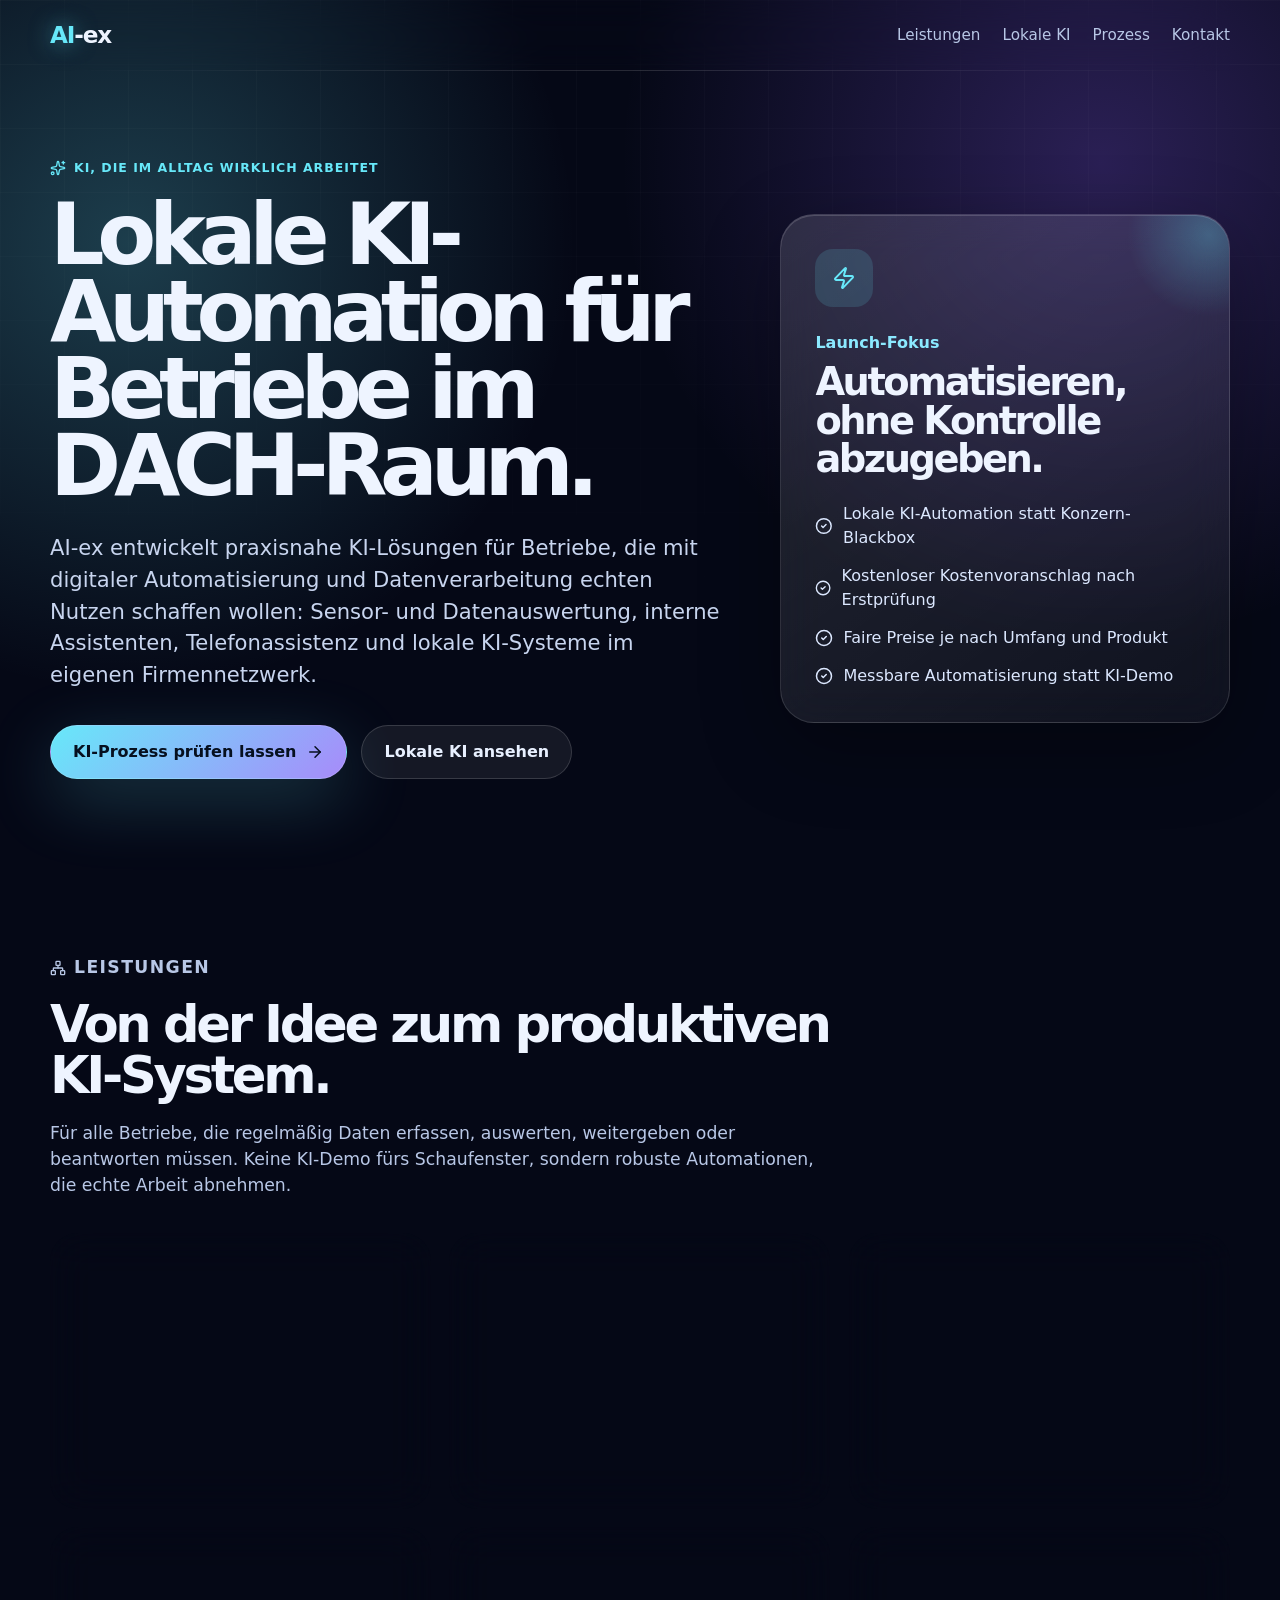
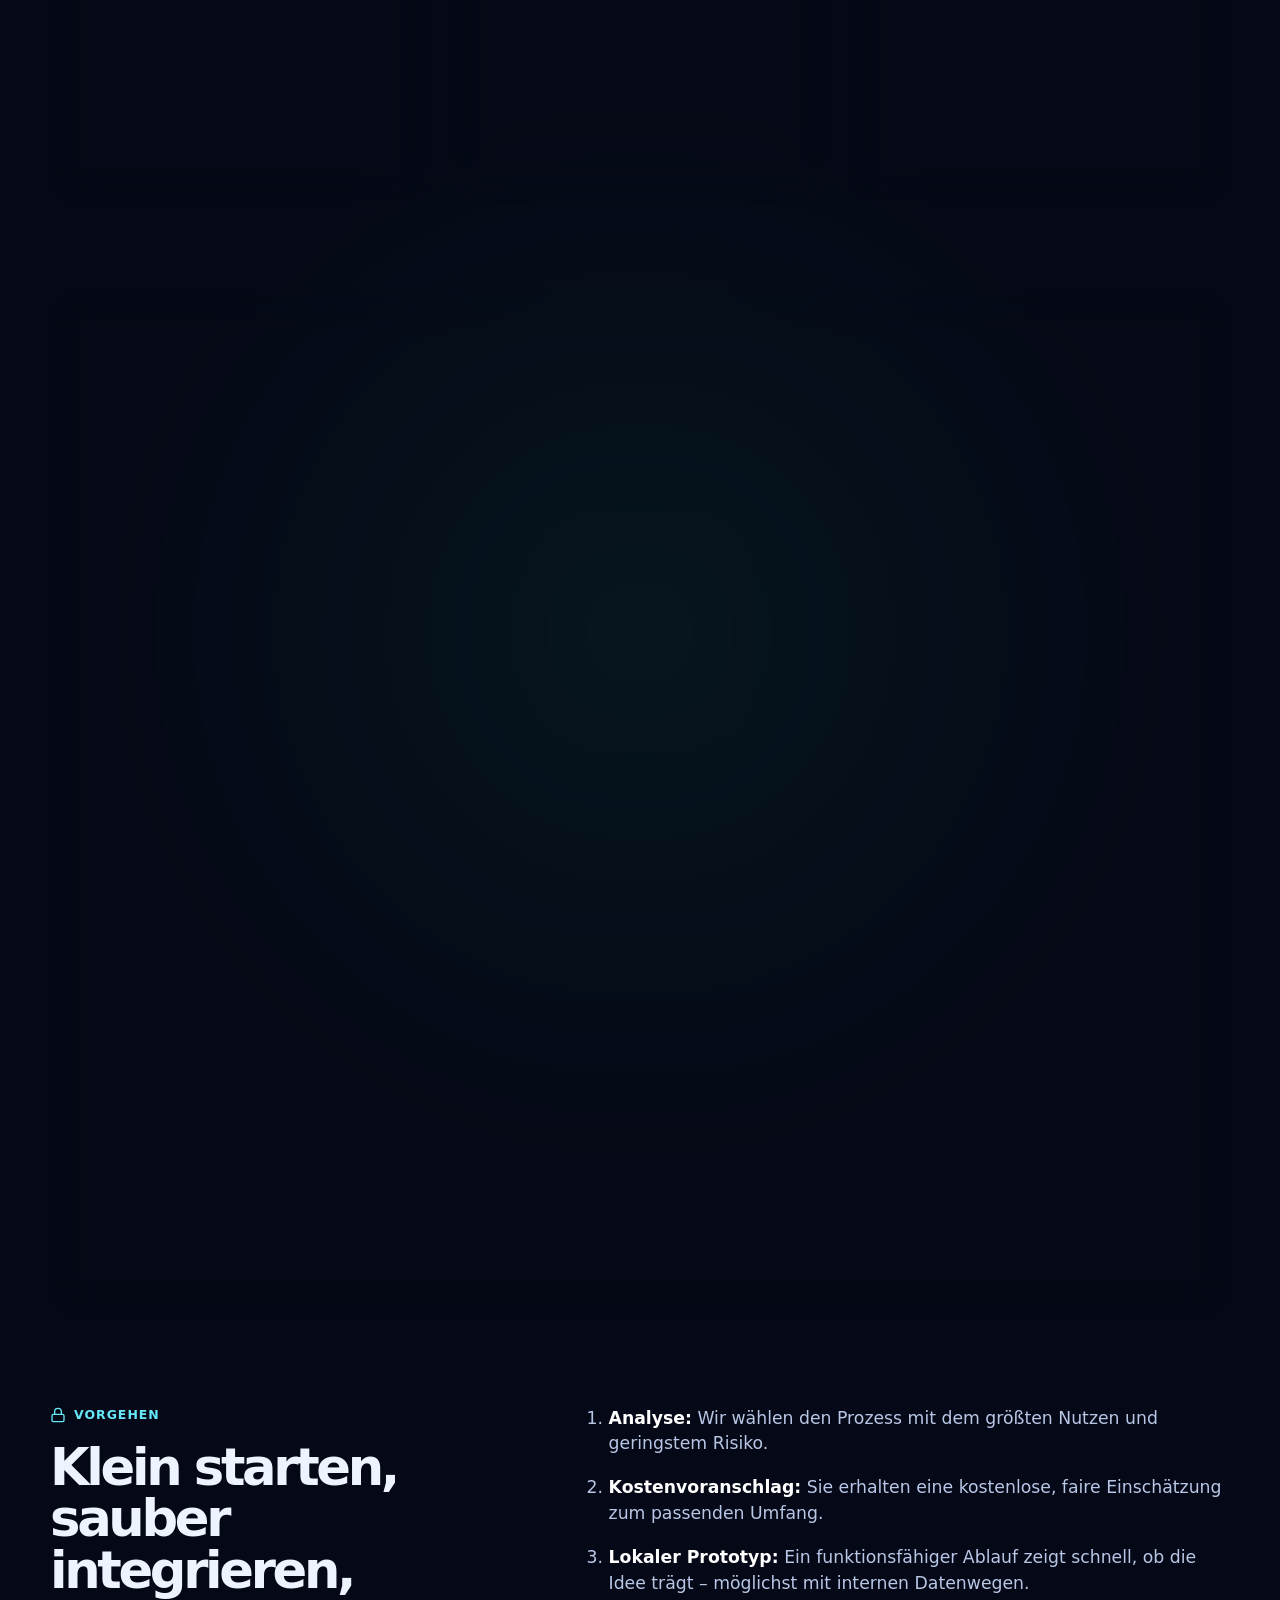
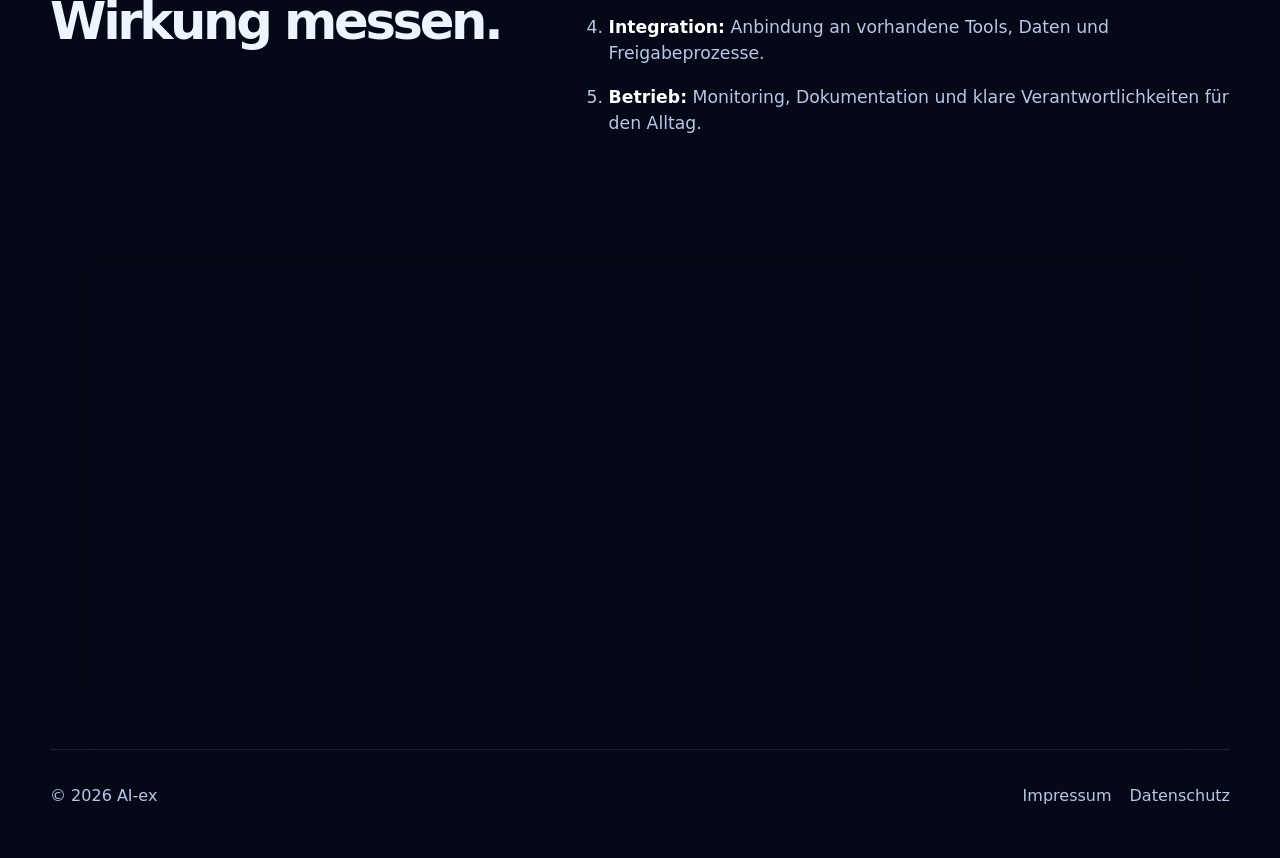
==== index.html @ 3c39ac56 "deploy: publish ai-ex.at static site" ====
<!doctype html>
<html lang="de-AT">
  <head>
    <meta charset="UTF-8" />
    <meta name="viewport" content="width=device-width, initial-scale=1.0" />
    <title>AI-ex | Lokale KI-Automation für Betriebe im DACH-Raum</title>
    <meta name="description" content="AI-ex entwickelt lokale KI-Automation, Sensor- und Datenauswertung, KI-Assistenten und Telefonassistenz für Betriebe in Österreich, Deutschland und der Schweiz." />
    <meta name="theme-color" content="#070b18" />
    <link rel="canonical" href="https://www.ai-ex.at/" />
    <meta property="og:type" content="website" />
    <meta property="og:locale" content="de_AT" />
    <meta property="og:title" content="AI-ex | Lokale KI-Automation für Betriebe im DACH-Raum" />
    <meta property="og:description" content="Lokale KI-Automation, Sensor- und Datenauswertung, KI-Assistenten und Telefonassistenz. Daten bleiben im eigenen Firmennetzwerk, wo immer es sinnvoll möglich ist." />
    <meta property="og:url" content="https://www.ai-ex.at/" />
    <meta property="og:site_name" content="AI-ex" />
    <meta name="twitter:card" content="summary_large_image" />
    <script type="application/ld+json">
      {
        "@context": "https://schema.org",
        "@type": "Organization",
        "name": "AI-ex",
        "url": "https://www.ai-ex.at/",
        "founder": {
          "@type": "Person",
          "name": "Markus Fussi"
        },
        "description": "Lokale KI-Automation, Sensor- und Datenauswertung, KI-Assistenten und Telefonassistenz für Betriebe im DACH-Raum. Sensible Daten bleiben im eigenen Firmennetzwerk, wo immer es sinnvoll möglich ist.",
        "areaServed": ["AT", "DE", "CH"],
        "email": "office@ai-ex.at",
        "sameAs": []
      }
    </script>
    <script type="module" crossorigin src="/assets/index-OooA9AFc.js"></script>
    <link rel="stylesheet" crossorigin href="/assets/index-DpqDqdm5.css">
  </head>
  <body>
    <div id="root"></div>
  </body>
</html>
---- assets/index-DpqDqdm5.css ----
:root{--lightningcss-light: ;--lightningcss-dark:initial;color-scheme:dark;color:#eef4ff;font-synthesis:none;text-rendering:optimizelegibility;-webkit-font-smoothing:antialiased;background:#050816;font-family:Inter,ui-sans-serif,system-ui,-apple-system,BlinkMacSystemFont,Segoe UI,sans-serif;line-height:1.5}*{box-sizing:border-box}html{scroll-behavior:smooth}body{background:radial-gradient(circle at 10% 6%,#67e8f93d,#0000 28rem),radial-gradient(circle at 86% 4%,#8b5cf647,#0000 30rem),radial-gradient(circle at 50% 55%,#10b98114,#0000 34rem),#050816;min-width:320px;margin:0}body:before{content:"";pointer-events:none;background-image:linear-gradient(#ffffff09 1px,#0000 1px),linear-gradient(90deg,#ffffff09 1px,#0000 1px);background-size:64px 64px;position:fixed;inset:0;-webkit-mask-image:linear-gradient(#000000b3,#0000 75%);mask-image:linear-gradient(#000000b3,#0000 75%)}a{color:inherit;text-decoration:none}main{width:min(1180px,100% - 32px);margin:0 auto;position:relative}.nav{z-index:10;-webkit-backdrop-filter:blur(18px);backdrop-filter:blur(18px);justify-content:space-between;align-items:center;padding:18px 0;display:flex;position:sticky;top:0}.nav:after{content:"";background:linear-gradient(90deg,#0000,#ffffff24,#0000);height:1px;position:absolute;inset:auto 0 0}.brand{letter-spacing:-.05em;font-size:1.45rem;font-weight:900}.brand span{color:#67e8f9;text-shadow:0 0 22px #67e8f98c}.nav nav{color:#b8c7e6;gap:22px;font-size:.95rem;display:flex}.nav a:hover{color:#fff}.section{padding:88px 0}.hero{grid-template-columns:1.08fr .72fr;align-items:center;gap:56px;min-height:78vh;display:grid}.eyebrow{color:#67e8f9;letter-spacing:.08em;text-transform:uppercase;align-items:center;gap:8px;margin:0 0 18px;font-size:.78rem;font-weight:800;display:inline-flex}h1,h2,h3,p{margin-top:0}h1{letter-spacing:-.085em;max-width:930px;margin-bottom:28px;font-size:clamp(3rem,6.7vw,6.4rem);line-height:.9}h2{letter-spacing:-.065em;margin-bottom:20px;font-size:clamp(2rem,4vw,3.7rem);line-height:1}h3{letter-spacing:-.035em;margin-bottom:12px;font-size:1.28rem}.lead{color:#c8d5ef;max-width:760px;font-size:clamp(1.08rem,1.8vw,1.32rem)}.actions{flex-wrap:wrap;gap:14px;margin-top:34px;display:flex}.button{border:1px solid #ffffff26;border-radius:999px;justify-content:center;align-items:center;gap:10px;padding:14px 22px;font-weight:850;transition:transform .2s,border-color .2s,background .2s,box-shadow .2s;display:inline-flex}.button:hover{border-color:#ffffff7a;transform:translateY(-2px)}.primary{color:#06101f;background:linear-gradient(135deg,#67e8f9,#a78bfa);box-shadow:0 20px 70px #67e8f938}.primary:hover{box-shadow:0 24px 80px #8b5cf647}.secondary{color:#e8f0ff;background:#fff1}.hero-card,.card,.contact,.privacy-card,.local-ai{-webkit-backdrop-filter:blur(20px);backdrop-filter:blur(20px);background:linear-gradient(145deg,#ffffff21,#ffffff0b);border:1px solid #ffffff1f;box-shadow:inset 0 1px #ffffff29,0 24px 80px #00000052}.hero-card{border-radius:34px;padding:34px;position:relative;overflow:hidden}.hero-card:before{content:"";background:radial-gradient(circle,#67e8f947,#0000 64%);width:180px;height:180px;position:absolute;top:-70px;right:-70px}.pulse{color:#67e8f9;background:#67e8f924;border-radius:18px;place-items:center;width:58px;height:58px;margin-bottom:24px;display:grid}.card-kicker{color:#8be9ff;margin-bottom:8px;font-weight:800}.hero-card h2{font-size:clamp(1.9rem,3vw,2.7rem)}.hero-card ul{color:#dce8ff;gap:14px;margin:24px 0 0;padding:0;list-style:none;display:grid}.hero-card li{align-items:center;gap:10px;display:flex}.section-heading{max-width:780px;margin-bottom:34px}.section-heading p{color:#b8c7e6;font-size:1.08rem}.cards{grid-template-columns:repeat(3,1fr);gap:18px;display:grid}.card{border-radius:28px;min-height:255px;padding:30px;transition:transform .2s,border-color .2s}.card:hover,.privacy-card:hover{border-color:#67e8f957;transform:translateY(-3px)}.card p,.steps,.contact p,footer,.local-copy p,.privacy-card p{color:#b8c7e6}.card-icon,.privacy-card svg{color:#67e8f9;margin-bottom:28px}.local-ai{border-radius:38px;grid-template-columns:.92fr 1.08fr;align-items:center;gap:34px;padding:42px;display:grid;position:relative;overflow:hidden}.local-ai:after{content:"lokal";letter-spacing:-.08em;color:#ffffff09;pointer-events:none;font-size:clamp(5rem,13vw,12rem);font-weight:950;position:absolute;top:-38px;right:24px}.local-copy{z-index:1;position:relative}.privacy-badge{color:#d7fff1;background:#10b9811f;border:1px solid #34d39938;border-radius:999px;align-items:center;gap:10px;margin-top:14px;padding:12px 16px;font-weight:800;display:inline-flex}.privacy-grid{z-index:1;grid-template-columns:repeat(2,1fr);gap:14px;display:grid;position:relative}.privacy-card{border-radius:24px;min-height:210px;padding:22px;transition:transform .2s,border-color .2s}.privacy-card svg{margin-bottom:18px}.split{grid-template-columns:.75fr 1fr;align-items:start;gap:54px;display:grid}.steps{gap:18px;margin:0;padding-left:22px;font-size:1.08rem;display:grid}.steps strong{color:#fff}.contact{border-radius:34px;grid-template-columns:.9fr 1.1fr;align-items:start;gap:32px;padding:40px;display:grid}.contact p{max-width:680px;margin-bottom:0}.contact-copy{gap:16px;display:grid}.contact-note{font-size:.95rem}.contact-note a{color:#67e8f9;font-weight:800}.contact-form{gap:14px;display:grid}.contact-form label{color:#dce8ff;gap:8px;font-weight:800;display:grid}.contact-form input,.contact-form textarea{color:#eef4ff;width:100%;font:inherit;background:#0508169e;border:1px solid #ffffff29;border-radius:18px;outline:none;padding:14px 16px;transition:border-color .2s,box-shadow .2s,background .2s}.contact-form textarea{resize:vertical;min-height:140px}.contact-form input:focus,.contact-form textarea:focus{background:#050816d1;border-color:#67e8f9b3;box-shadow:0 0 0 4px #67e8f91f}.contact-form button{cursor:pointer;border:0;justify-self:start}.contact-honey{opacity:0;position:absolute;left:-9999px}footer{border-top:1px solid #ffffff1a;justify-content:space-between;gap:18px;padding:34px 0 50px;display:flex}footer div{gap:18px;display:flex}@media (width<=980px){.hero,.split,.cards,.local-ai{grid-template-columns:1fr}.hero{gap:28px;min-height:auto;padding-top:34px}}@media (width<=820px){main{width:min(100% - 24px,1180px)}.nav nav{display:none}.section{padding:54px 0}.privacy-grid{grid-template-columns:1fr}.local-ai,.contact{padding:26px}.contact{grid-template-columns:1fr}footer{flex-direction:column;align-items:flex-start}}
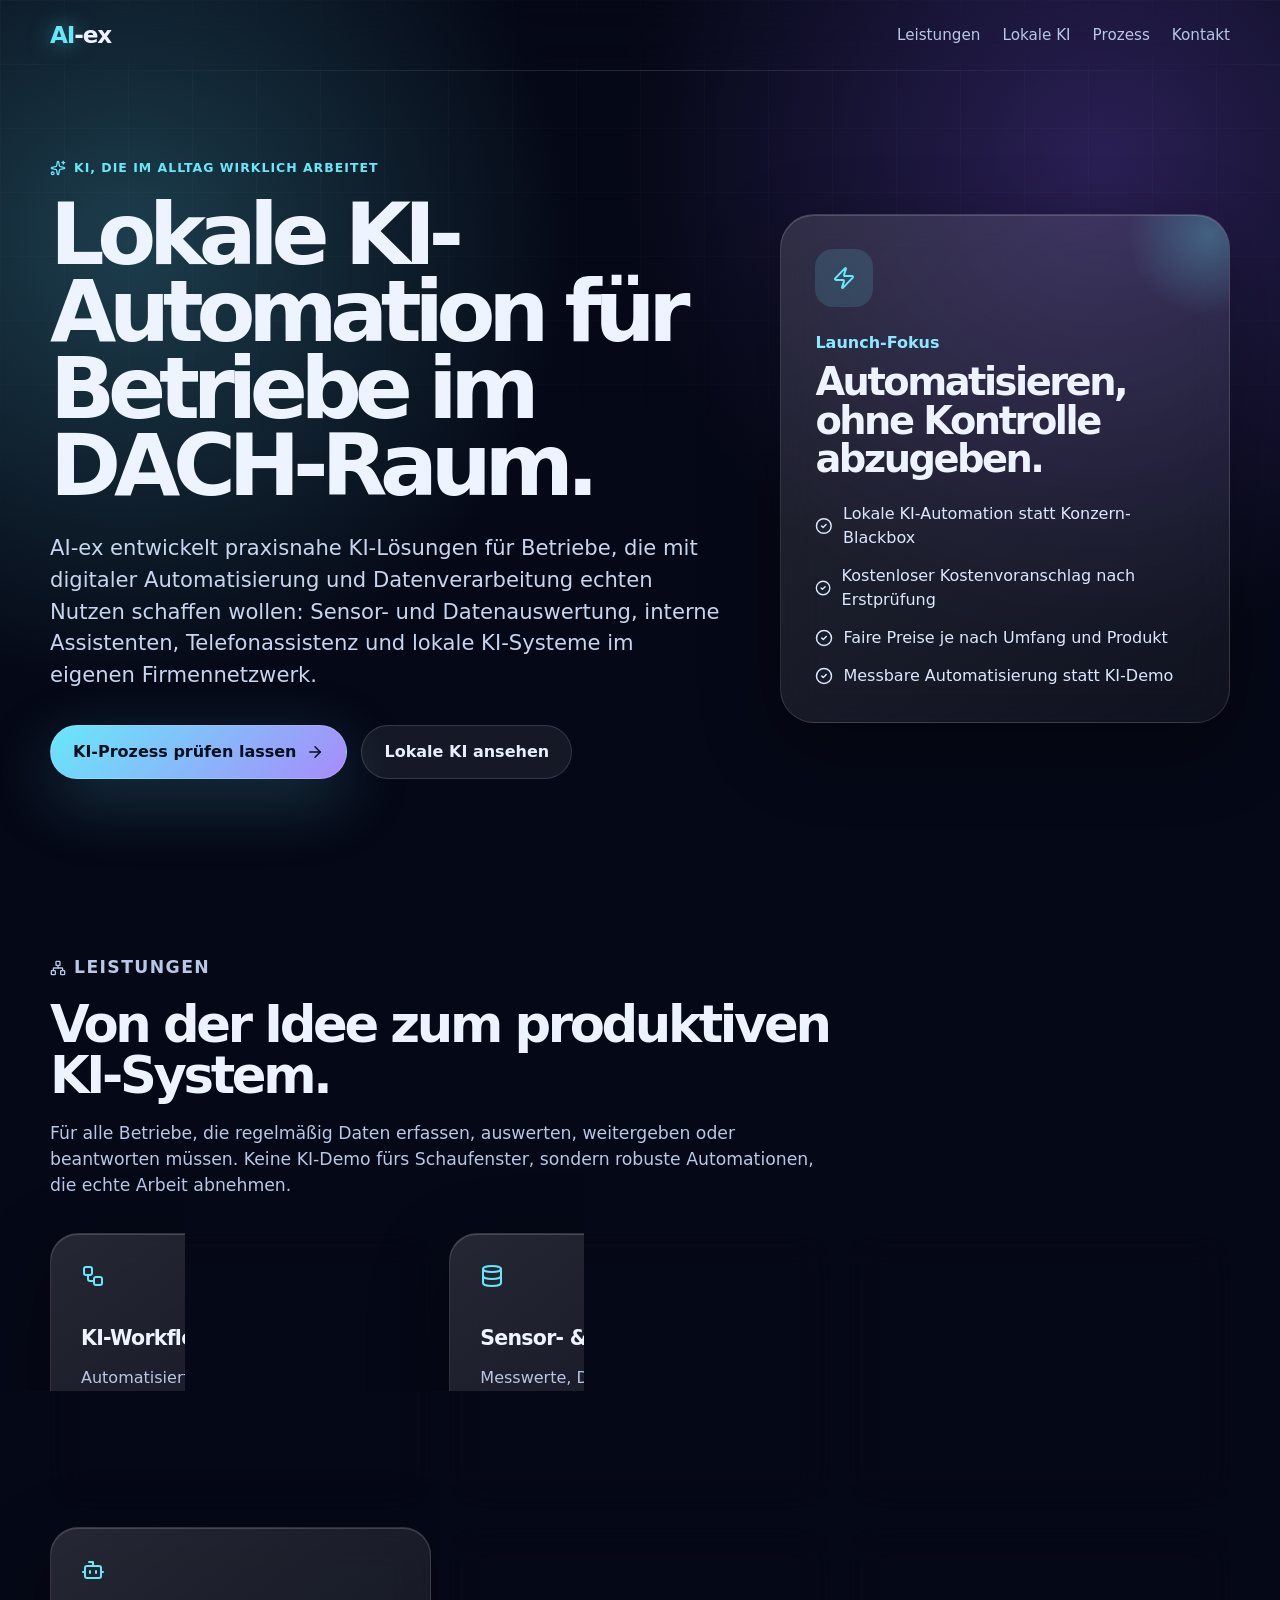
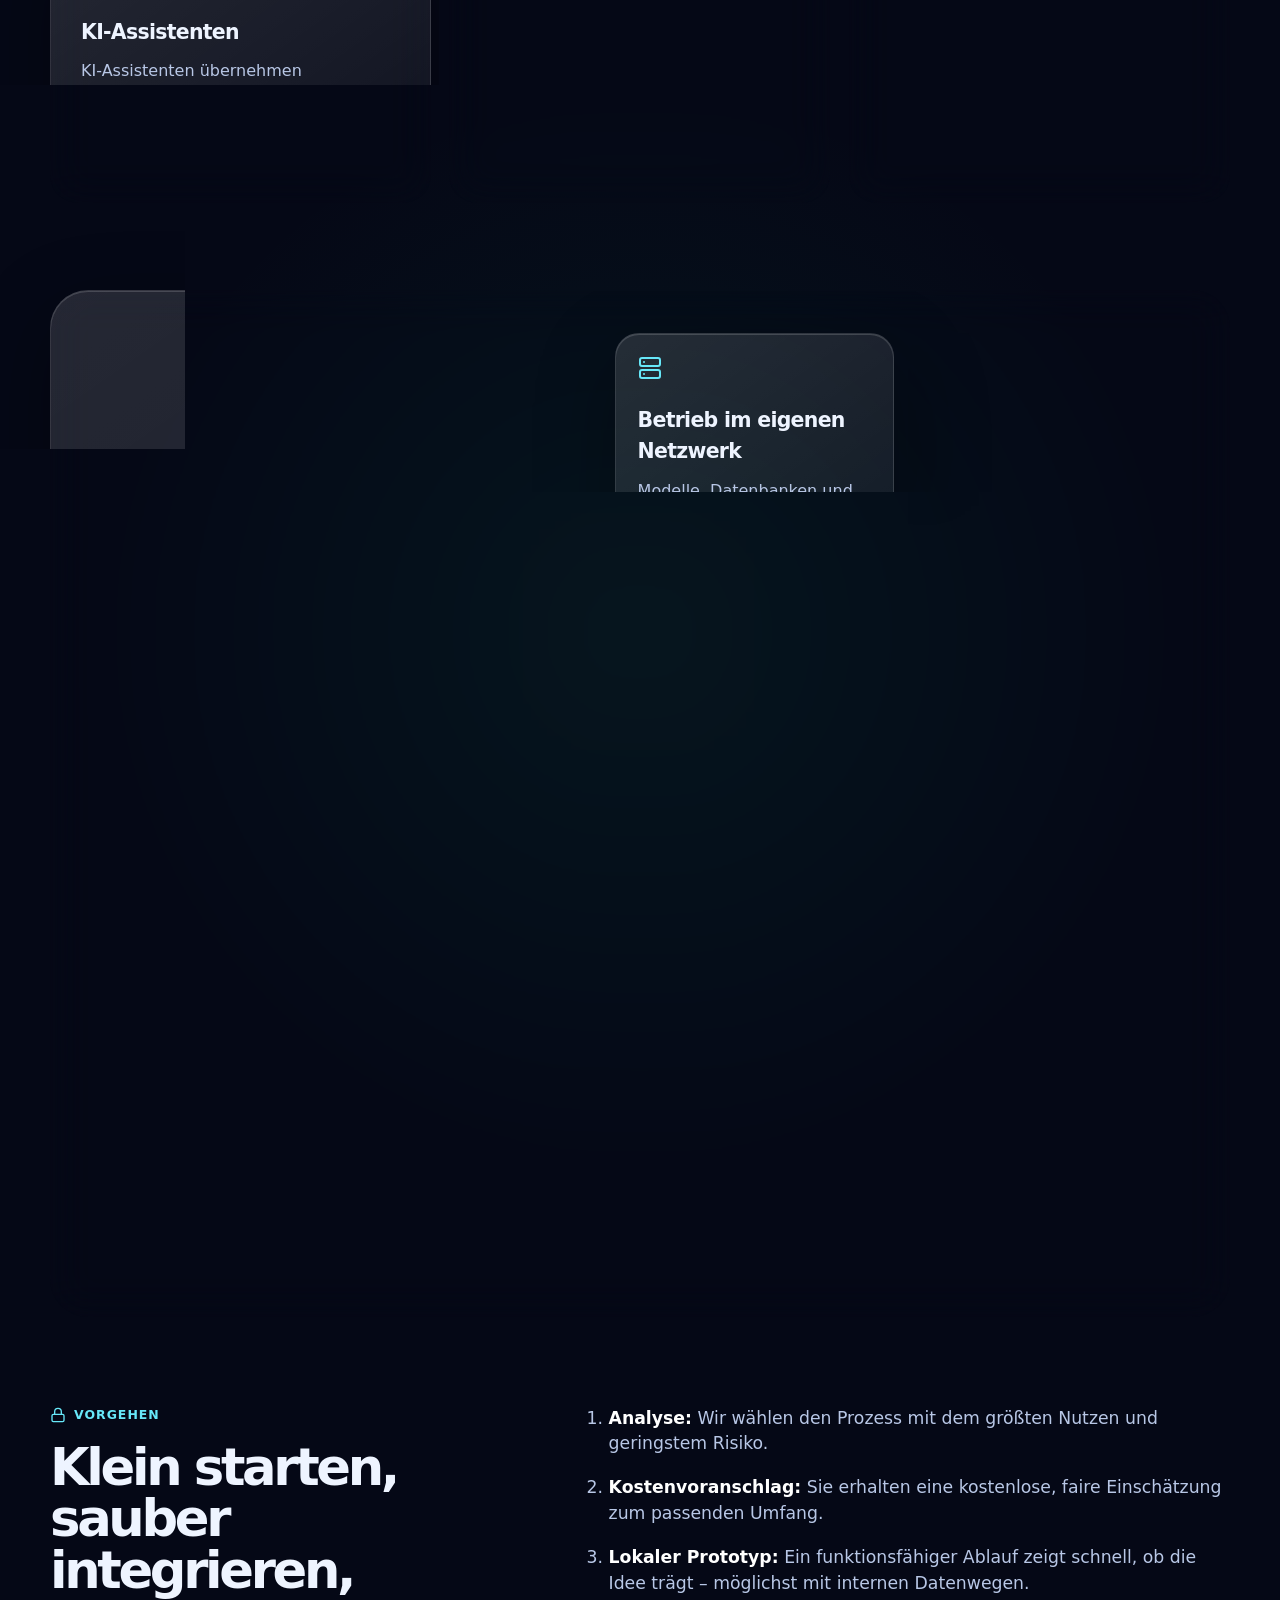
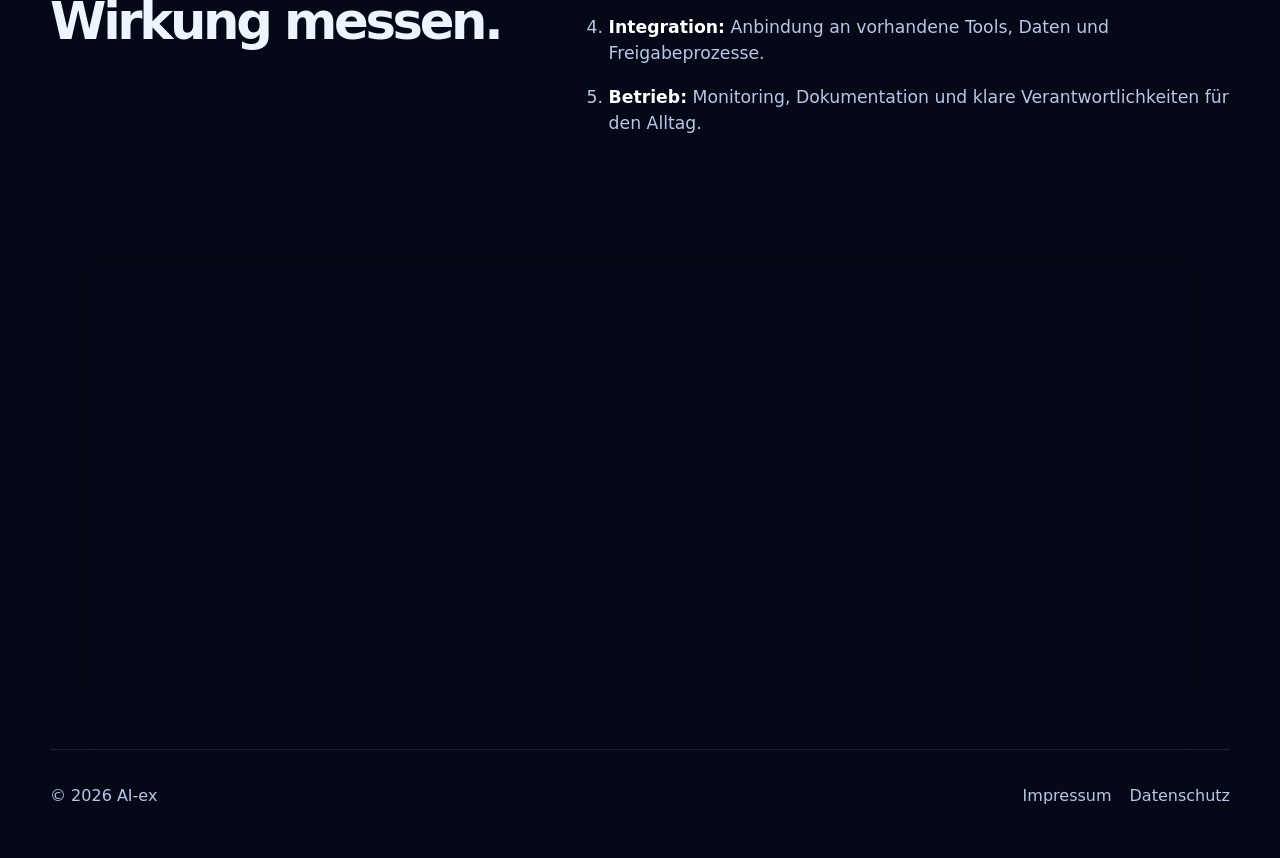
==== commit 078e6628: "deploy: publish ai-ex.at static site" ====
--- a/index.html
+++ b/index.html
@@ -26,11 +26,11 @@
         },
         "description": "Lokale KI-Automation, Sensor- und Datenauswertung, KI-Assistenten und Telefonassistenz für Betriebe im DACH-Raum. Sensible Daten bleiben im eigenen Firmennetzwerk, wo immer es sinnvoll möglich ist.",
         "areaServed": ["AT", "DE", "CH"],
-        "email": "office@ai-ex.at",
+        "email": "m.fussi@outlook.at",
         "sameAs": []
       }
     </script>
-    <script type="module" crossorigin src="/assets/index-OooA9AFc.js"></script>
+    <script type="module" crossorigin src="/assets/index-DgZz4IWG.js"></script>
     <link rel="stylesheet" crossorigin href="/assets/index-DpqDqdm5.css">
   </head>
   <body>
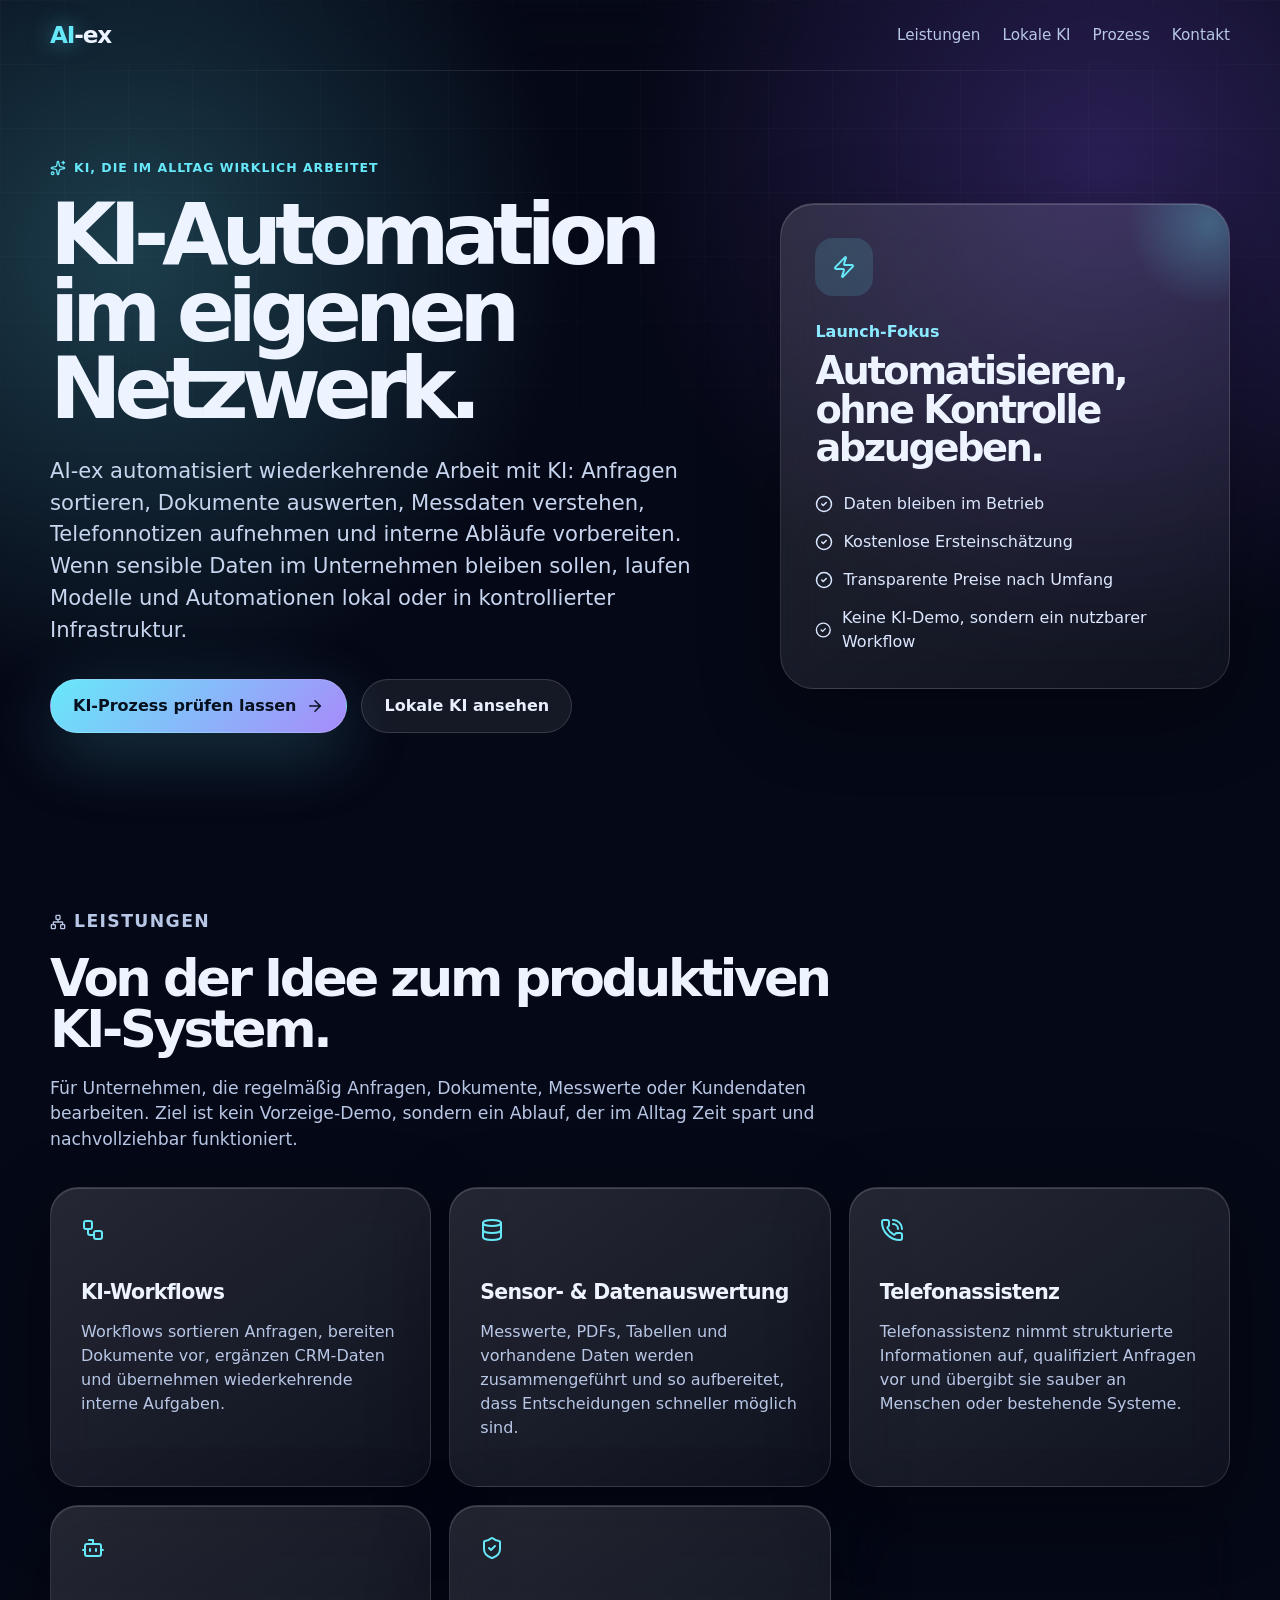
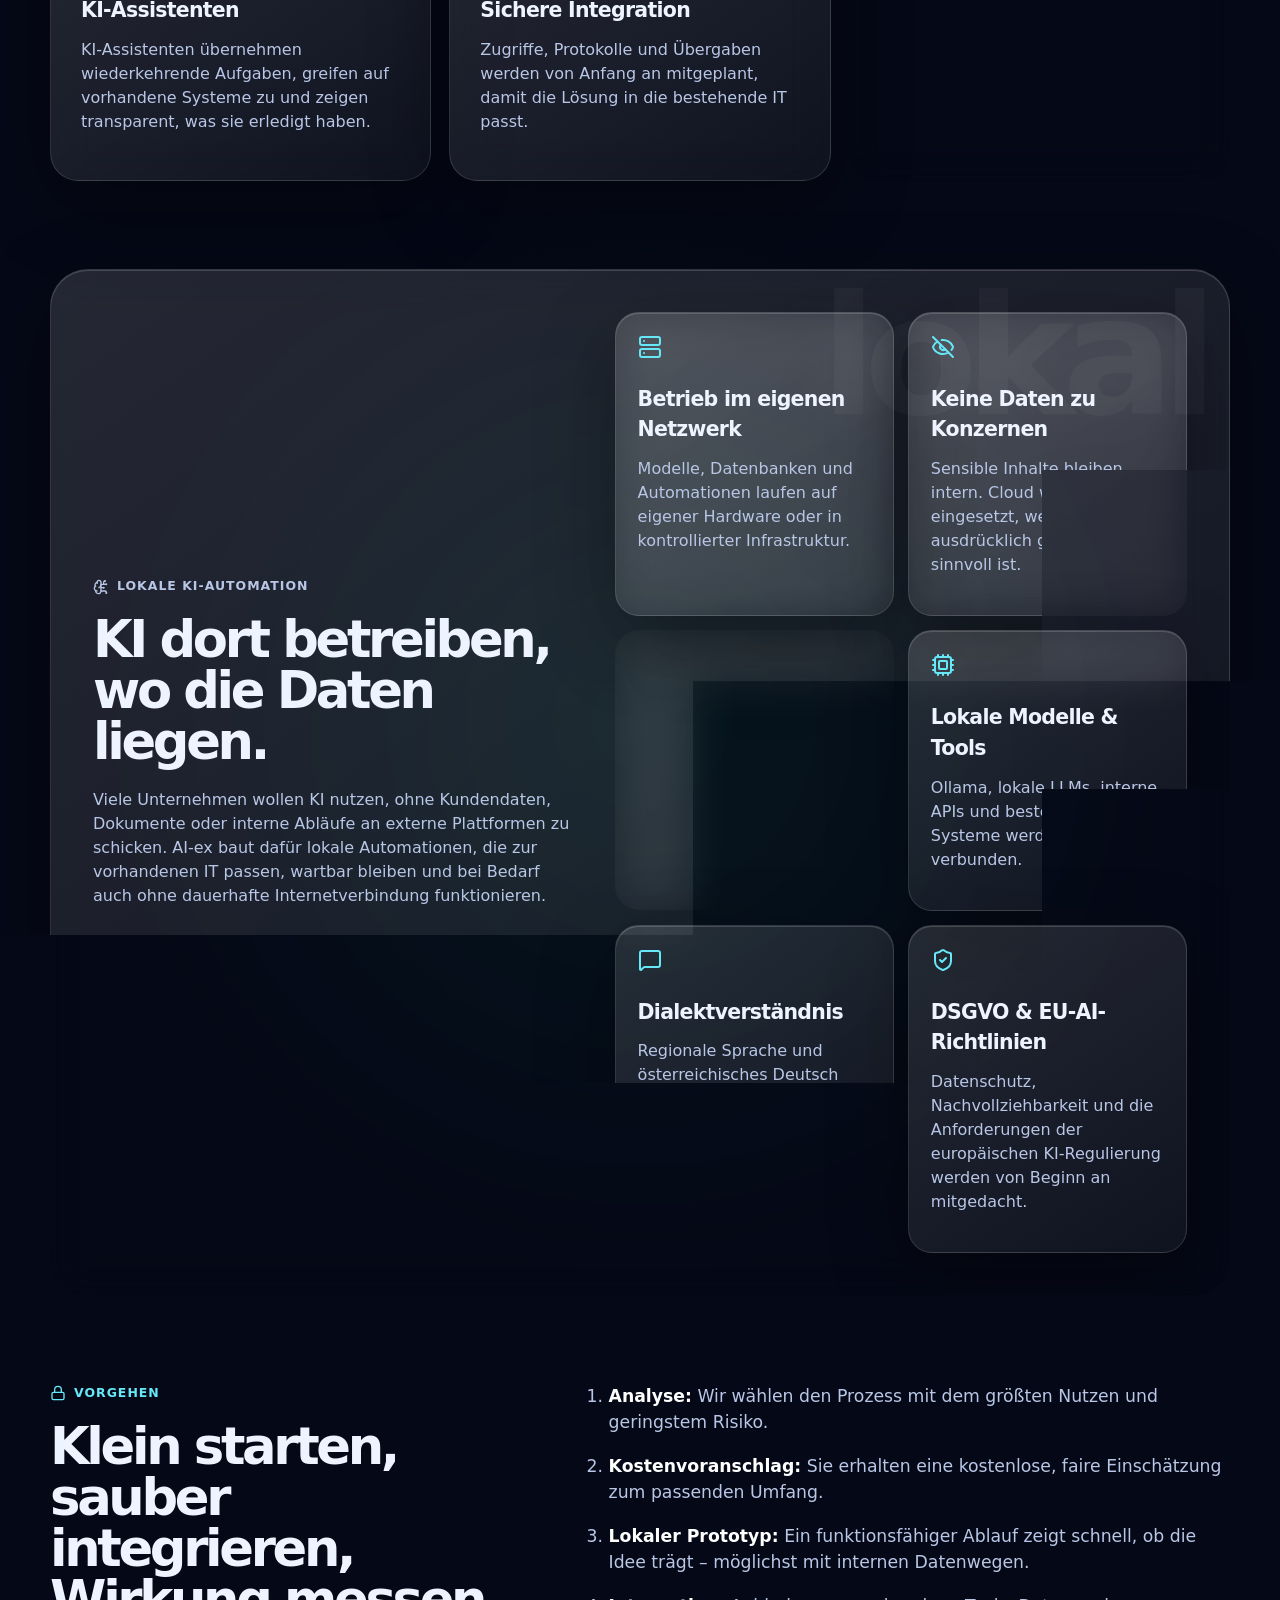
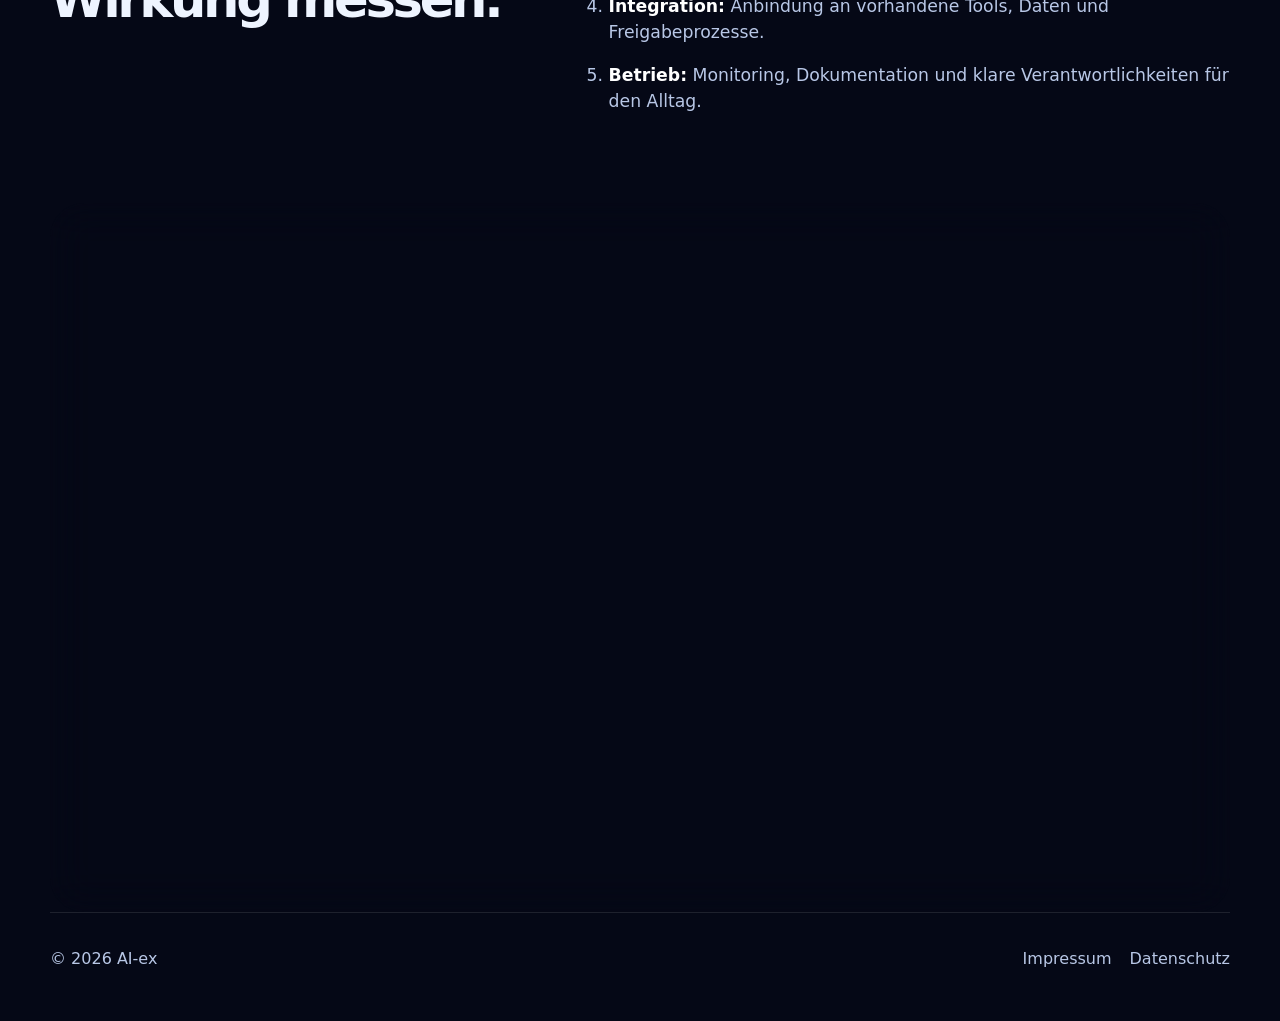
==== commit 209a047b: "deploy: publish ai-ex.at static site" ====
--- a/index.html
+++ b/index.html
@@ -30,8 +30,8 @@
         "sameAs": []
       }
     </script>
-    <script type="module" crossorigin src="/assets/index-DgZz4IWG.js"></script>
-    <link rel="stylesheet" crossorigin href="/assets/index-DpqDqdm5.css">
+    <script type="module" crossorigin src="/assets/index-BRWOzM0E.js"></script>
+    <link rel="stylesheet" crossorigin href="/assets/index-IsXk0ytT.css">
   </head>
   <body>
     <div id="root"></div>
--- a/assets/index-IsXk0ytT.css
+++ b/assets/index-IsXk0ytT.css
@@ -0,0 +1 @@
+:root{--lightningcss-light: ;--lightningcss-dark:initial;color-scheme:dark;color:#eef4ff;font-synthesis:none;text-rendering:optimizelegibility;-webkit-font-smoothing:antialiased;background:#050816;font-family:Inter,ui-sans-serif,system-ui,-apple-system,BlinkMacSystemFont,Segoe UI,sans-serif;line-height:1.5}*{box-sizing:border-box}html{scroll-behavior:smooth}body{background:radial-gradient(circle at 10% 6%,#67e8f93d,#0000 28rem),radial-gradient(circle at 86% 4%,#8b5cf647,#0000 30rem),radial-gradient(circle at 50% 55%,#10b98114,#0000 34rem),#050816;min-width:320px;margin:0}body:before{content:"";pointer-events:none;background-image:linear-gradient(#ffffff09 1px,#0000 1px),linear-gradient(90deg,#ffffff09 1px,#0000 1px);background-size:64px 64px;position:fixed;inset:0;-webkit-mask-image:linear-gradient(#000000b3,#0000 75%);mask-image:linear-gradient(#000000b3,#0000 75%)}a{color:inherit;text-decoration:none}main{width:min(1180px,100% - 32px);margin:0 auto;position:relative}.nav{z-index:10;-webkit-backdrop-filter:blur(18px);backdrop-filter:blur(18px);justify-content:space-between;align-items:center;padding:18px 0;display:flex;position:sticky;top:0}.nav:after{content:"";background:linear-gradient(90deg,#0000,#ffffff24,#0000);height:1px;position:absolute;inset:auto 0 0}.brand{letter-spacing:-.05em;font-size:1.45rem;font-weight:900}.brand span{color:#67e8f9;text-shadow:0 0 22px #67e8f98c}.nav nav{color:#b8c7e6;gap:22px;font-size:.95rem;display:flex}.nav a:hover{color:#fff}.section{padding:88px 0}.hero{grid-template-columns:1.08fr .72fr;align-items:center;gap:56px;min-height:78vh;display:grid}.eyebrow{color:#67e8f9;letter-spacing:.08em;text-transform:uppercase;align-items:center;gap:8px;margin:0 0 18px;font-size:.78rem;font-weight:800;display:inline-flex}h1,h2,h3,p{margin-top:0}h1{letter-spacing:-.085em;max-width:930px;margin-bottom:28px;font-size:clamp(3rem,6.7vw,6.4rem);line-height:.9}h2{letter-spacing:-.065em;margin-bottom:20px;font-size:clamp(2rem,4vw,3.7rem);line-height:1}h3{letter-spacing:-.035em;margin-bottom:12px;font-size:1.28rem}.lead{color:#c8d5ef;max-width:760px;font-size:clamp(1.08rem,1.8vw,1.32rem)}.actions{flex-wrap:wrap;gap:14px;margin-top:34px;display:flex}.button{border:1px solid #ffffff26;border-radius:999px;justify-content:center;align-items:center;gap:10px;padding:14px 22px;font-weight:850;transition:transform .2s,border-color .2s,background .2s,box-shadow .2s;display:inline-flex}.button:hover{border-color:#ffffff7a;transform:translateY(-2px)}.primary{color:#06101f;background:linear-gradient(135deg,#67e8f9,#a78bfa);box-shadow:0 20px 70px #67e8f938}.primary:hover{box-shadow:0 24px 80px #8b5cf647}.secondary{color:#e8f0ff;background:#fff1}.hero-card,.card,.contact,.privacy-card,.local-ai{-webkit-backdrop-filter:blur(20px);backdrop-filter:blur(20px);background:linear-gradient(145deg,#ffffff21,#ffffff0b);border:1px solid #ffffff1f;box-shadow:inset 0 1px #ffffff29,0 24px 80px #00000052}.hero-card{border-radius:34px;padding:34px;position:relative;overflow:hidden}.hero-card:before{content:"";background:radial-gradient(circle,#67e8f947,#0000 64%);width:180px;height:180px;position:absolute;top:-70px;right:-70px}.pulse{color:#67e8f9;background:#67e8f924;border-radius:18px;place-items:center;width:58px;height:58px;margin-bottom:24px;display:grid}.card-kicker{color:#8be9ff;margin-bottom:8px;font-weight:800}.hero-card h2{font-size:clamp(1.9rem,3vw,2.7rem)}.hero-card ul{color:#dce8ff;gap:14px;margin:24px 0 0;padding:0;list-style:none;display:grid}.hero-card li{align-items:center;gap:10px;display:flex}.section-heading{max-width:780px;margin-bottom:34px}.section-heading p{color:#b8c7e6;font-size:1.08rem}.cards{grid-template-columns:repeat(3,1fr);gap:18px;display:grid}.card{border-radius:28px;min-height:255px;padding:30px;transition:transform .2s,border-color .2s}.card:hover,.privacy-card:hover{border-color:#67e8f957;transform:translateY(-3px)}.card p,.steps,.contact p,footer,.local-copy p,.privacy-card p{color:#b8c7e6}.card-icon,.privacy-card svg{color:#67e8f9;margin-bottom:28px}.local-ai{border-radius:38px;grid-template-columns:.92fr 1.08fr;align-items:center;gap:34px;padding:42px;display:grid;position:relative;overflow:hidden}.local-ai:after{content:"lokal";letter-spacing:-.08em;color:#ffffff09;pointer-events:none;font-size:clamp(5rem,13vw,12rem);font-weight:950;position:absolute;top:-38px;right:24px}.local-copy{z-index:1;position:relative}.privacy-badge{color:#d7fff1;background:#10b9811f;border:1px solid #34d39938;border-radius:999px;align-items:center;gap:10px;margin-top:14px;padding:12px 16px;font-weight:800;display:inline-flex}.privacy-grid{z-index:1;grid-template-columns:repeat(2,1fr);gap:14px;display:grid;position:relative}.privacy-card{border-radius:24px;min-height:210px;padding:22px;transition:transform .2s,border-color .2s}.privacy-card svg{margin-bottom:18px}.split{grid-template-columns:.75fr 1fr;align-items:start;gap:54px;display:grid}.steps{gap:18px;margin:0;padding-left:22px;font-size:1.08rem;display:grid}.steps strong{color:#fff}.contact{border-radius:34px;grid-template-columns:.9fr 1.1fr;align-items:start;gap:32px;padding:40px;display:grid}.contact p{max-width:680px;margin-bottom:0}.contact-copy{gap:16px;display:grid}.contact-note{font-size:.95rem}.contact-note a{color:#67e8f9;font-weight:800}.contact-form{gap:14px;display:grid}.contact-form label{color:#dce8ff;gap:8px;font-weight:800;display:grid}.contact-form label span{color:#8fa2c8;font-size:.86rem;font-weight:700}.contact-form input,.contact-form textarea{color:#eef4ff;width:100%;font:inherit;background:#0508169e;border:1px solid #ffffff29;border-radius:18px;outline:none;padding:14px 16px;transition:border-color .2s,box-shadow .2s,background .2s}.contact-form textarea{resize:vertical;min-height:140px}.contact-form input:focus,.contact-form textarea:focus{background:#050816d1;border-color:#67e8f9b3;box-shadow:0 0 0 4px #67e8f91f}.contact-form button{cursor:pointer;border:0;justify-self:start}.contact-honey{opacity:0;position:absolute;left:-9999px}.form-note{color:#8fa2c8;font-size:.88rem}.form-note a{color:#67e8f9;font-weight:800}footer{border-top:1px solid #ffffff1a;justify-content:space-between;gap:18px;padding:34px 0 50px;display:flex}footer div{gap:18px;display:flex}@media (width<=980px){.hero,.split,.cards,.local-ai{grid-template-columns:1fr}.hero{gap:28px;min-height:auto;padding-top:34px}}@media (width<=820px){main{width:min(100% - 24px,1180px)}.nav nav{display:none}.section{padding:54px 0}.privacy-grid{grid-template-columns:1fr}.local-ai,.contact{padding:26px}.contact{grid-template-columns:1fr}footer{flex-direction:column;align-items:flex-start}}
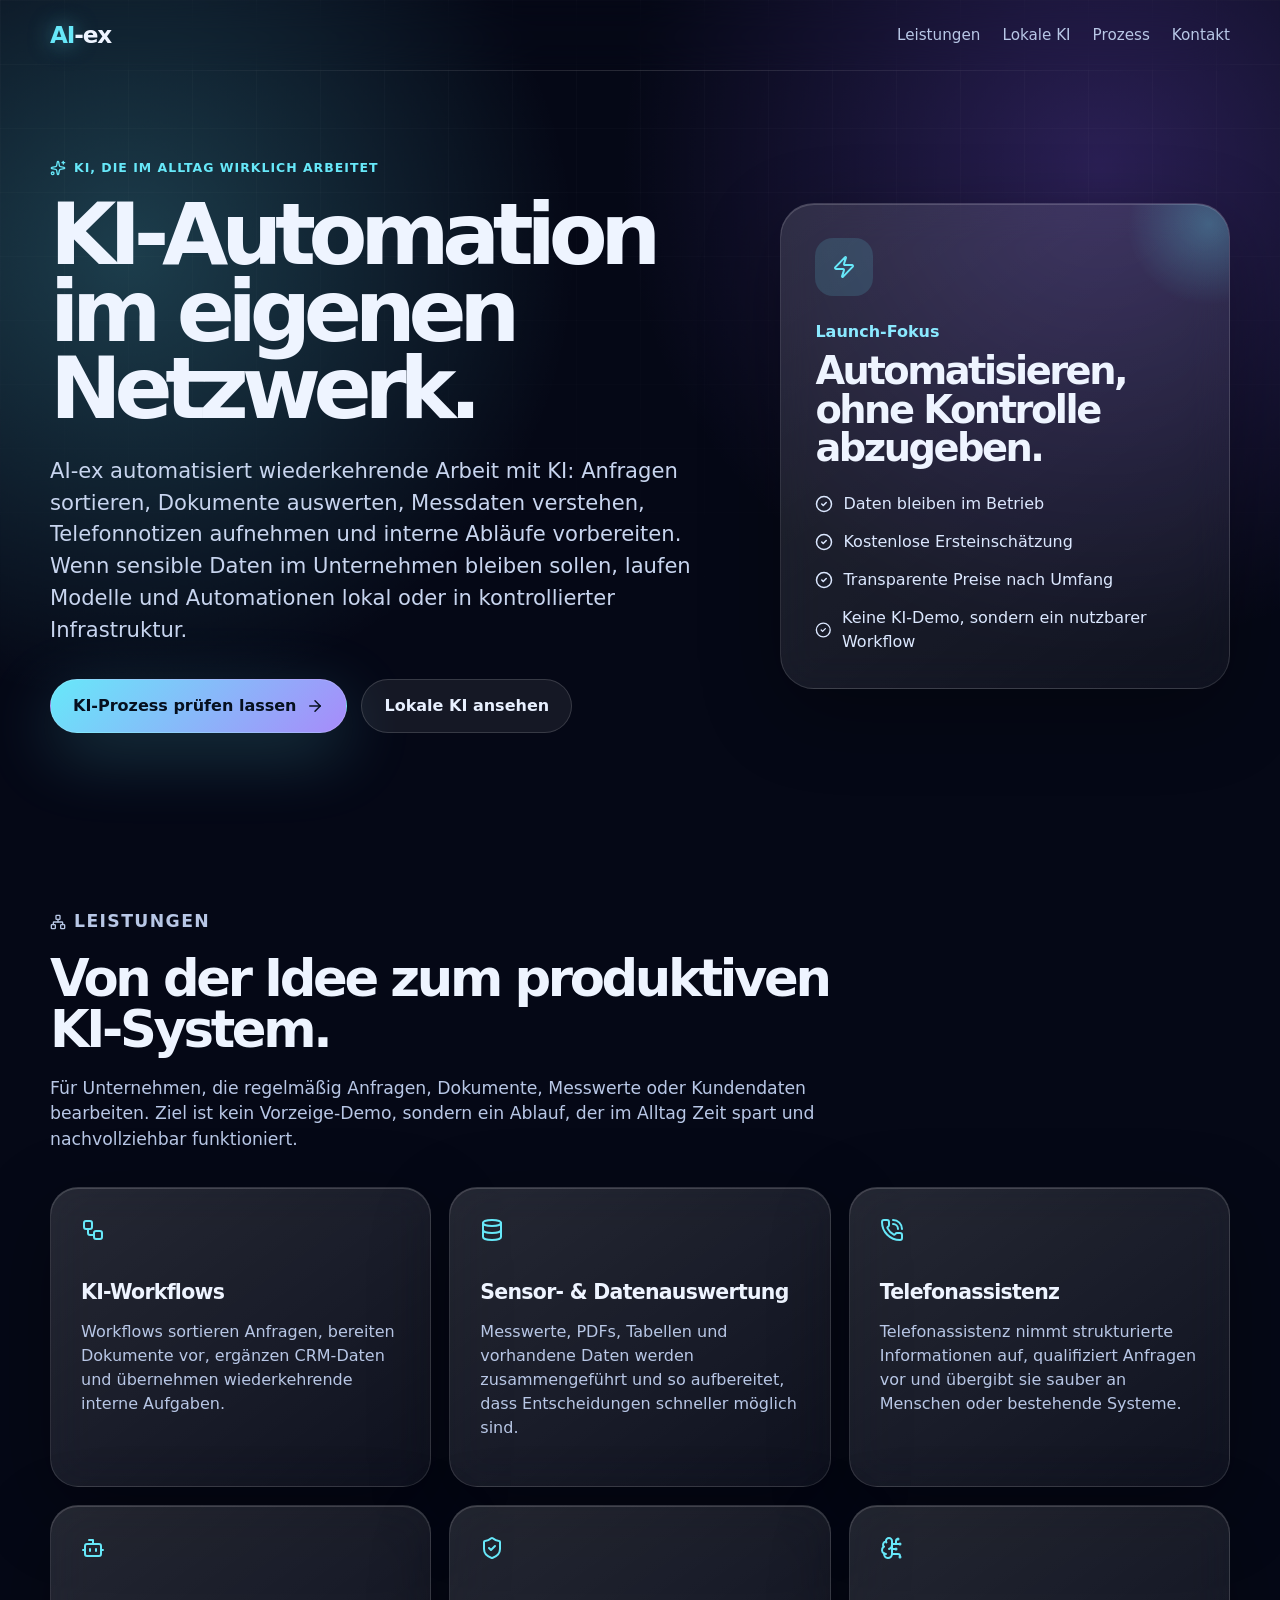
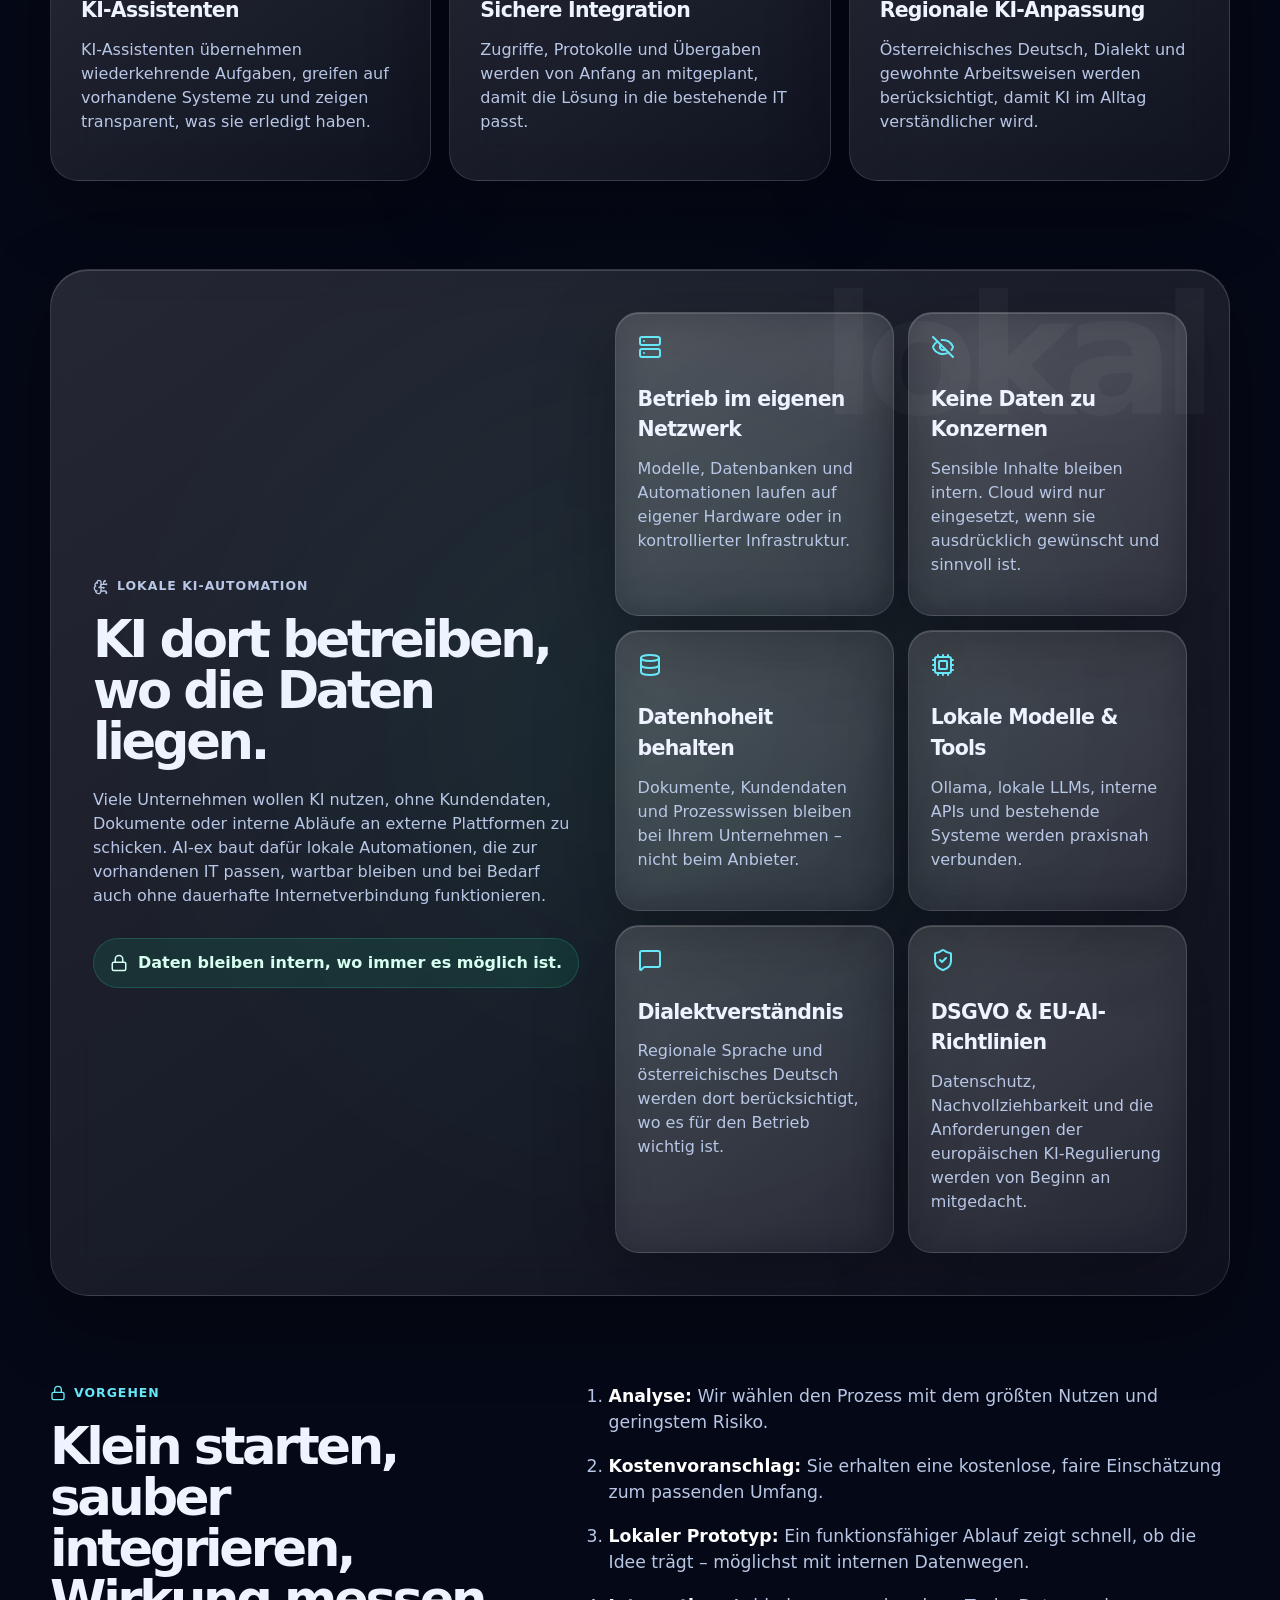
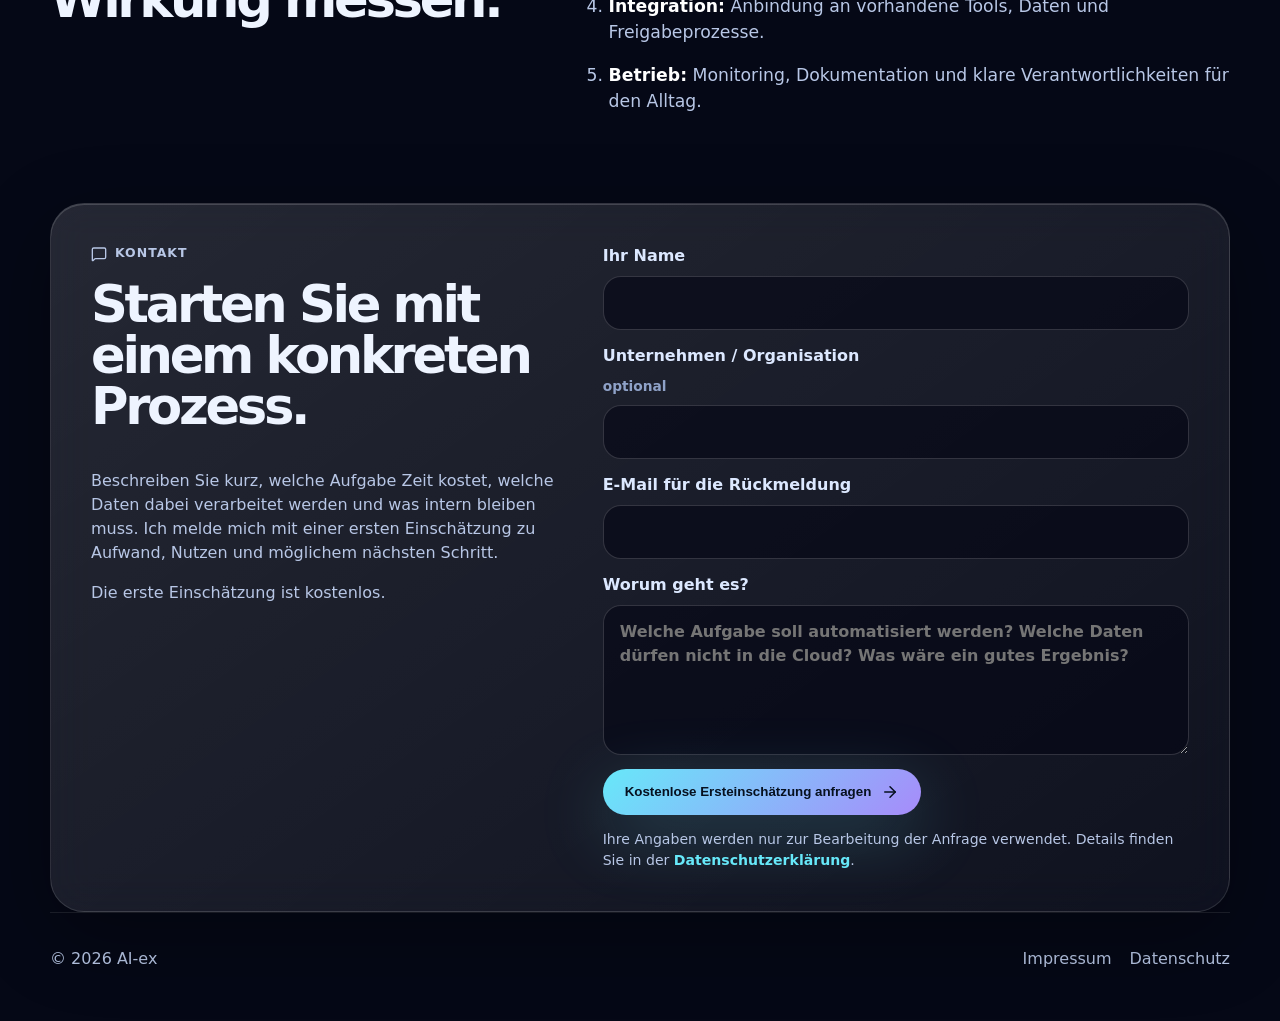
==== commit 33741678: "deploy: publish ai-ex.at static site" ====
--- a/index.html
+++ b/index.html
@@ -4,7 +4,7 @@
     <meta charset="UTF-8" />
     <meta name="viewport" content="width=device-width, initial-scale=1.0" />
     <title>AI-ex | Lokale KI-Automation für Betriebe im DACH-Raum</title>
-    <meta name="description" content="AI-ex entwickelt lokale KI-Automation, Sensor- und Datenauswertung, KI-Assistenten und Telefonassistenz für Betriebe in Österreich, Deutschland und der Schweiz." />
+    <meta name="description" content="AI-ex entwickelt lokale KI-Automation, Sensor- und Datenauswertung, KI-Assistenten und Telefonassistenz für Betriebe in Österreich, Deutschland, der Schweiz und Liechtenstein." />
     <meta name="theme-color" content="#070b18" />
     <link rel="canonical" href="https://www.ai-ex.at/" />
     <meta property="og:type" content="website" />
@@ -25,12 +25,11 @@
           "name": "Markus Fussi"
         },
         "description": "Lokale KI-Automation, Sensor- und Datenauswertung, KI-Assistenten und Telefonassistenz für Betriebe im DACH-Raum. Sensible Daten bleiben im eigenen Firmennetzwerk, wo immer es sinnvoll möglich ist.",
-        "areaServed": ["AT", "DE", "CH"],
-        "email": "m.fussi@outlook.at",
+        "areaServed": ["AT", "DE", "CH", "LI"],
         "sameAs": []
       }
     </script>
-    <script type="module" crossorigin src="/assets/index-BRWOzM0E.js"></script>
+    <script type="module" crossorigin src="/assets/index-CShK7q4w.js"></script>
     <link rel="stylesheet" crossorigin href="/assets/index-IsXk0ytT.css">
   </head>
   <body>
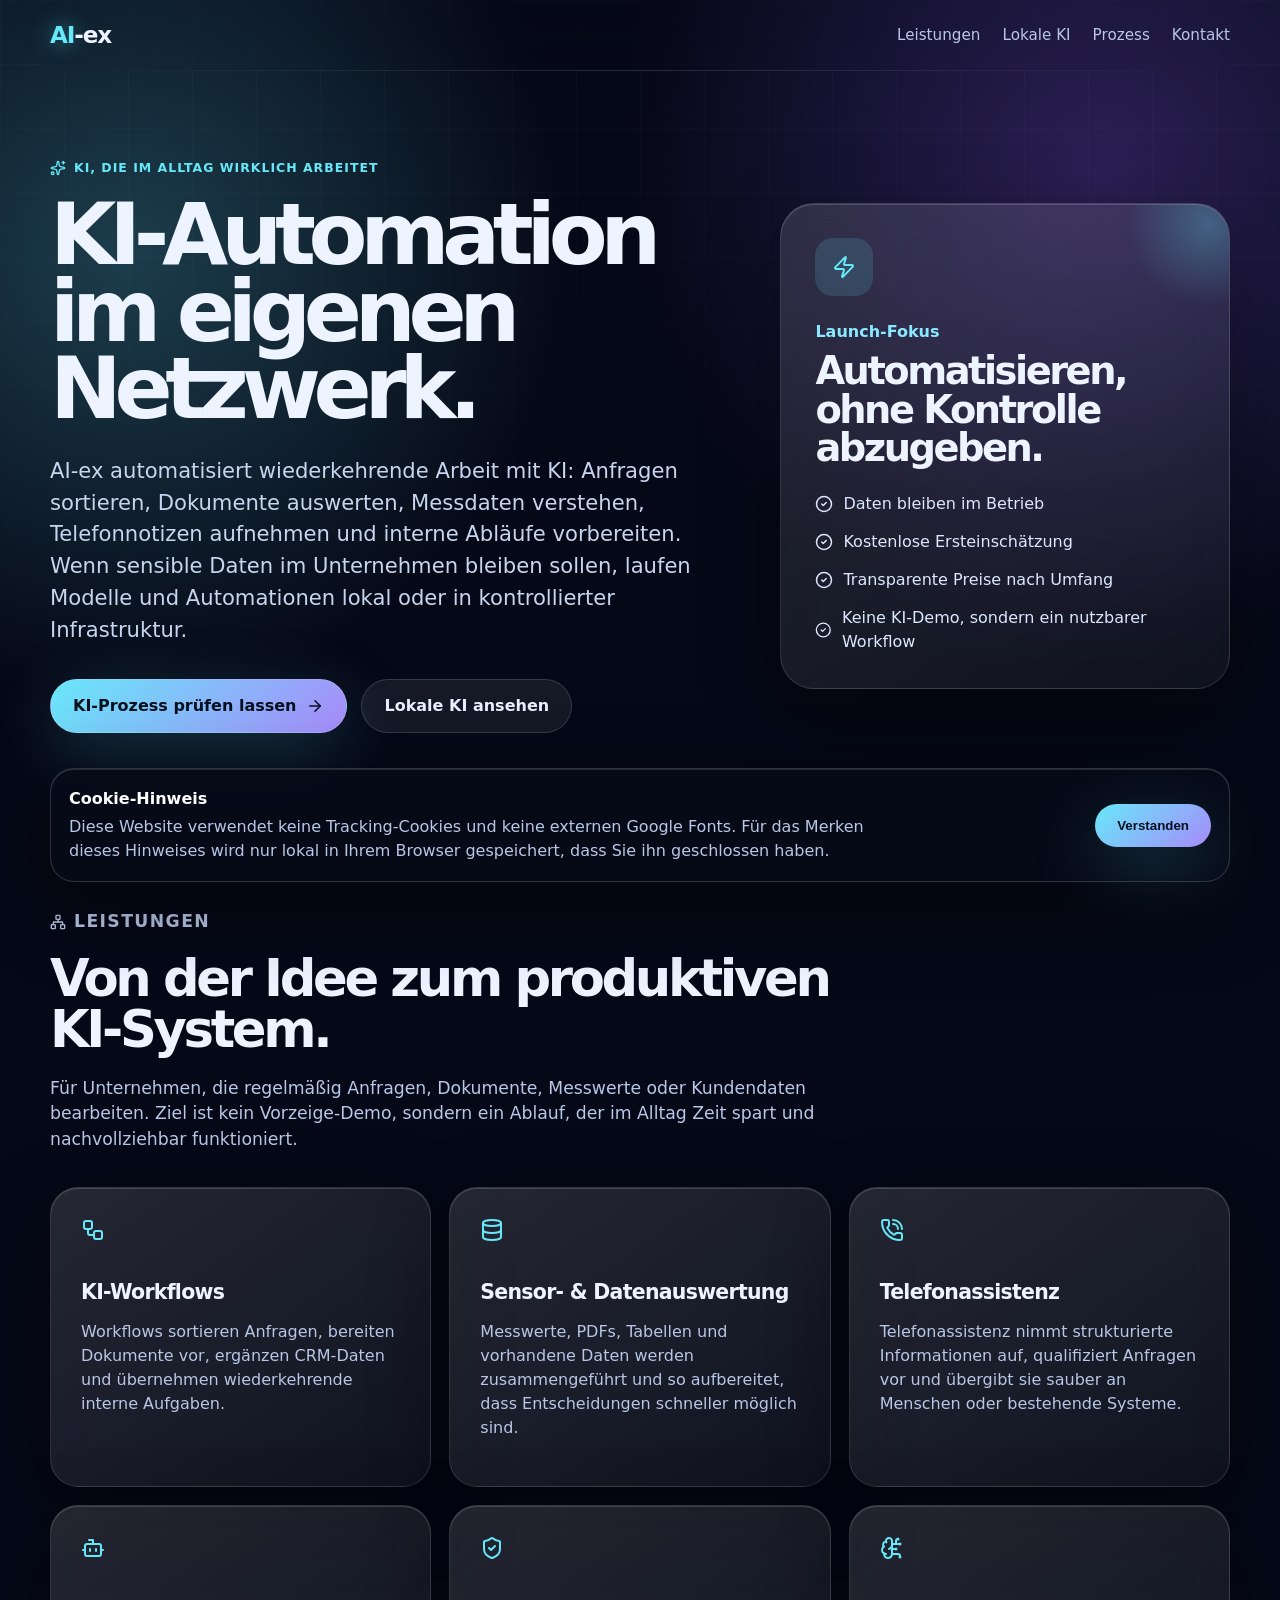
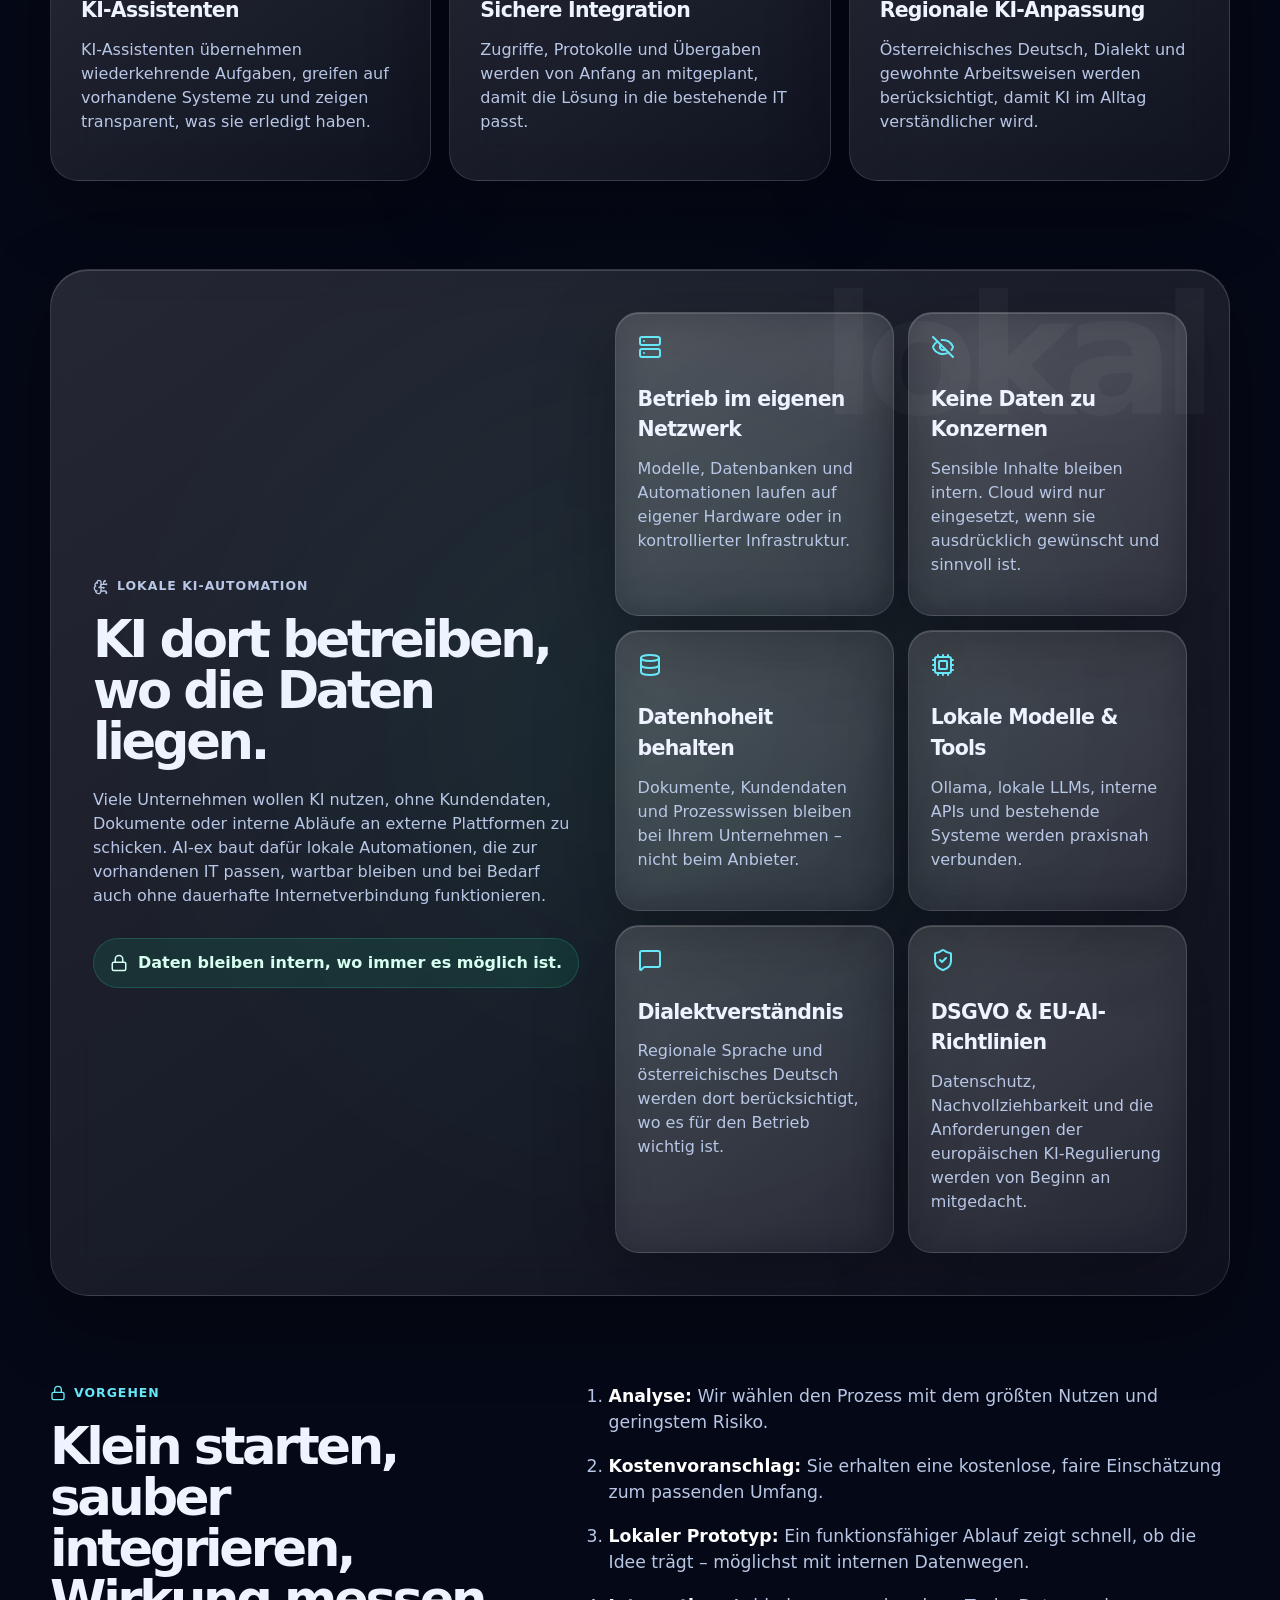
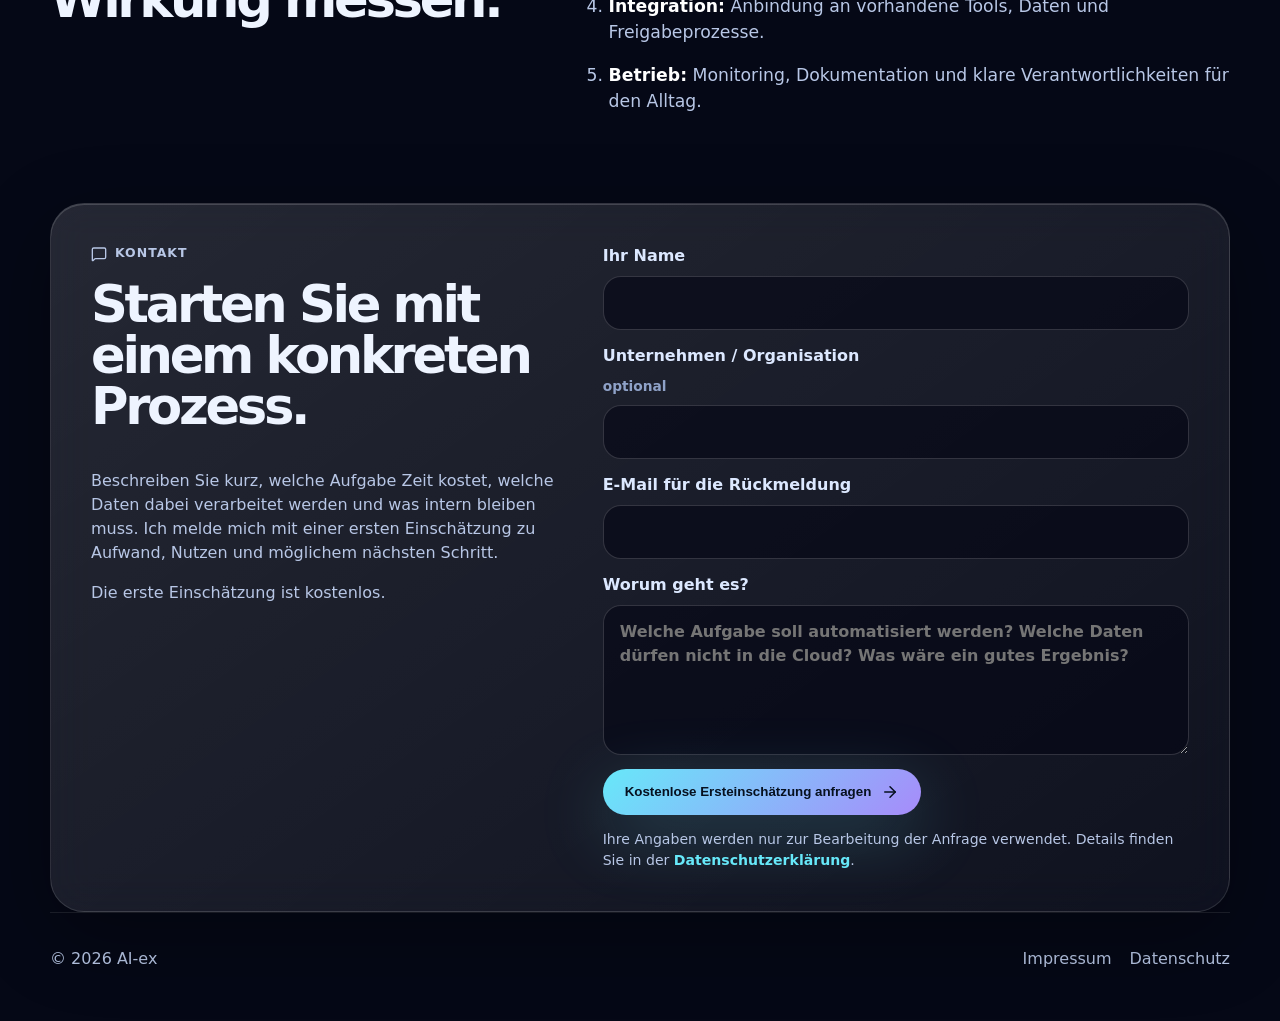
==== commit a34b0a4d: "deploy: publish ai-ex.at static site" ====
--- a/index.html
+++ b/index.html
@@ -29,8 +29,8 @@
         "sameAs": []
       }
     </script>
-    <script type="module" crossorigin src="/assets/index-CShK7q4w.js"></script>
-    <link rel="stylesheet" crossorigin href="/assets/index-IsXk0ytT.css">
+    <script type="module" crossorigin src="/assets/index-BQ47Az9G.js"></script>
+    <link rel="stylesheet" crossorigin href="/assets/index-TeCHSMII.css">
   </head>
   <body>
     <div id="root"></div>
--- a/assets/index-TeCHSMII.css
+++ b/assets/index-TeCHSMII.css
@@ -0,0 +1 @@
+:root{--lightningcss-light: ;--lightningcss-dark:initial;color-scheme:dark;color:#eef4ff;font-synthesis:none;text-rendering:optimizelegibility;-webkit-font-smoothing:antialiased;background:#050816;font-family:ui-sans-serif,system-ui,-apple-system,BlinkMacSystemFont,Segoe UI,sans-serif;line-height:1.5}*{box-sizing:border-box}html{scroll-behavior:smooth}body{background:radial-gradient(circle at 10% 6%,#67e8f93d,#0000 28rem),radial-gradient(circle at 86% 4%,#8b5cf647,#0000 30rem),radial-gradient(circle at 50% 55%,#10b98114,#0000 34rem),#050816;min-width:320px;margin:0}body:before{content:"";pointer-events:none;background-image:linear-gradient(#ffffff09 1px,#0000 1px),linear-gradient(90deg,#ffffff09 1px,#0000 1px);background-size:64px 64px;position:fixed;inset:0;-webkit-mask-image:linear-gradient(#000000b3,#0000 75%);mask-image:linear-gradient(#000000b3,#0000 75%)}a{color:inherit;text-decoration:none}main{width:min(1180px,100% - 32px);margin:0 auto;position:relative}.nav{z-index:10;-webkit-backdrop-filter:blur(18px);backdrop-filter:blur(18px);justify-content:space-between;align-items:center;padding:18px 0;display:flex;position:sticky;top:0}.nav:after{content:"";background:linear-gradient(90deg,#0000,#ffffff24,#0000);height:1px;position:absolute;inset:auto 0 0}.brand{letter-spacing:-.05em;font-size:1.45rem;font-weight:900}.brand span{color:#67e8f9;text-shadow:0 0 22px #67e8f98c}.nav nav{color:#b8c7e6;gap:22px;font-size:.95rem;display:flex}.nav a:hover{color:#fff}.section{padding:88px 0}.hero{grid-template-columns:1.08fr .72fr;align-items:center;gap:56px;min-height:78vh;display:grid}.eyebrow{color:#67e8f9;letter-spacing:.08em;text-transform:uppercase;align-items:center;gap:8px;margin:0 0 18px;font-size:.78rem;font-weight:800;display:inline-flex}h1,h2,h3,p{margin-top:0}h1{letter-spacing:-.085em;max-width:930px;margin-bottom:28px;font-size:clamp(3rem,6.7vw,6.4rem);line-height:.9}h2{letter-spacing:-.065em;margin-bottom:20px;font-size:clamp(2rem,4vw,3.7rem);line-height:1}h3{letter-spacing:-.035em;margin-bottom:12px;font-size:1.28rem}.lead{color:#c8d5ef;max-width:760px;font-size:clamp(1.08rem,1.8vw,1.32rem)}.actions{flex-wrap:wrap;gap:14px;margin-top:34px;display:flex}.button{border:1px solid #ffffff26;border-radius:999px;justify-content:center;align-items:center;gap:10px;padding:14px 22px;font-weight:850;transition:transform .2s,border-color .2s,background .2s,box-shadow .2s;display:inline-flex}.button:hover{border-color:#ffffff7a;transform:translateY(-2px)}.primary{color:#06101f;background:linear-gradient(135deg,#67e8f9,#a78bfa);box-shadow:0 20px 70px #67e8f938}.primary:hover{box-shadow:0 24px 80px #8b5cf647}.secondary{color:#e8f0ff;background:#fff1}.hero-card,.card,.contact,.privacy-card,.local-ai{-webkit-backdrop-filter:blur(20px);backdrop-filter:blur(20px);background:linear-gradient(145deg,#ffffff21,#ffffff0b);border:1px solid #ffffff1f;box-shadow:inset 0 1px #ffffff29,0 24px 80px #00000052}.hero-card{border-radius:34px;padding:34px;position:relative;overflow:hidden}.hero-card:before{content:"";background:radial-gradient(circle,#67e8f947,#0000 64%);width:180px;height:180px;position:absolute;top:-70px;right:-70px}.pulse{color:#67e8f9;background:#67e8f924;border-radius:18px;place-items:center;width:58px;height:58px;margin-bottom:24px;display:grid}.card-kicker{color:#8be9ff;margin-bottom:8px;font-weight:800}.hero-card h2{font-size:clamp(1.9rem,3vw,2.7rem)}.hero-card ul{color:#dce8ff;gap:14px;margin:24px 0 0;padding:0;list-style:none;display:grid}.hero-card li{align-items:center;gap:10px;display:flex}.section-heading{max-width:780px;margin-bottom:34px}.section-heading p{color:#b8c7e6;font-size:1.08rem}.cards{grid-template-columns:repeat(3,1fr);gap:18px;display:grid}.card{border-radius:28px;min-height:255px;padding:30px;transition:transform .2s,border-color .2s}.card:hover,.privacy-card:hover{border-color:#67e8f957;transform:translateY(-3px)}.card p,.steps,.contact p,footer,.local-copy p,.privacy-card p{color:#b8c7e6}.card-icon,.privacy-card svg{color:#67e8f9;margin-bottom:28px}.local-ai{border-radius:38px;grid-template-columns:.92fr 1.08fr;align-items:center;gap:34px;padding:42px;display:grid;position:relative;overflow:hidden}.local-ai:after{content:"lokal";letter-spacing:-.08em;color:#ffffff09;pointer-events:none;font-size:clamp(5rem,13vw,12rem);font-weight:950;position:absolute;top:-38px;right:24px}.local-copy{z-index:1;position:relative}.privacy-badge{color:#d7fff1;background:#10b9811f;border:1px solid #34d39938;border-radius:999px;align-items:center;gap:10px;margin-top:14px;padding:12px 16px;font-weight:800;display:inline-flex}.privacy-grid{z-index:1;grid-template-columns:repeat(2,1fr);gap:14px;display:grid;position:relative}.privacy-card{border-radius:24px;min-height:210px;padding:22px;transition:transform .2s,border-color .2s}.privacy-card svg{margin-bottom:18px}.split{grid-template-columns:.75fr 1fr;align-items:start;gap:54px;display:grid}.steps{gap:18px;margin:0;padding-left:22px;font-size:1.08rem;display:grid}.steps strong{color:#fff}.contact{border-radius:34px;grid-template-columns:.9fr 1.1fr;align-items:start;gap:32px;padding:40px;display:grid}.contact p{max-width:680px;margin-bottom:0}.contact-copy{gap:16px;display:grid}.contact-note{font-size:.95rem}.contact-note a{color:#67e8f9;font-weight:800}.contact-form{gap:14px;display:grid}.contact-form label{color:#dce8ff;gap:8px;font-weight:800;display:grid}.contact-form label span{color:#8fa2c8;font-size:.86rem;font-weight:700}.contact-form input,.contact-form textarea{color:#eef4ff;width:100%;font:inherit;background:#0508169e;border:1px solid #ffffff29;border-radius:18px;outline:none;padding:14px 16px;transition:border-color .2s,box-shadow .2s,background .2s}.contact-form textarea{resize:vertical;min-height:140px}.contact-form input:focus,.contact-form textarea:focus{background:#050816d1;border-color:#67e8f9b3;box-shadow:0 0 0 4px #67e8f91f}.contact-form button{cursor:pointer;border:0;justify-self:start}.contact-honey{opacity:0;position:absolute;left:-9999px}.form-note{color:#8fa2c8;font-size:.88rem}.form-note a{color:#67e8f9;font-weight:800}footer{border-top:1px solid #ffffff1a;justify-content:space-between;gap:18px;padding:34px 0 50px;display:flex}footer div{gap:18px;display:flex}.cookie-notice{z-index:30;-webkit-backdrop-filter:blur(18px);backdrop-filter:blur(18px);background:#070b18eb;border:1px solid #ffffff29;border-radius:24px;justify-content:space-between;align-items:center;gap:18px;padding:18px;display:flex;position:fixed;bottom:18px;left:max(16px,50vw - 590px);right:max(16px,50vw - 590px);box-shadow:0 24px 80px #0000006b,inset 0 1px #ffffff1f}.cookie-notice strong{color:#fff;margin-bottom:4px;display:block}.cookie-notice p{color:#b8c7e6;max-width:820px;margin:0}.cookie-notice button{cursor:pointer;border:0;flex:none}@media (width<=980px){.hero,.split,.cards,.local-ai{grid-template-columns:1fr}.hero{gap:28px;min-height:auto;padding-top:34px}}@media (width<=820px){main{width:min(100% - 24px,1180px)}.nav nav{display:none}.section{padding:54px 0}.privacy-grid{grid-template-columns:1fr}.local-ai,.contact{padding:26px}.contact{grid-template-columns:1fr}.cookie-notice{flex-direction:column;align-items:flex-start}.cookie-notice button{width:100%}footer{flex-direction:column;align-items:flex-start}}
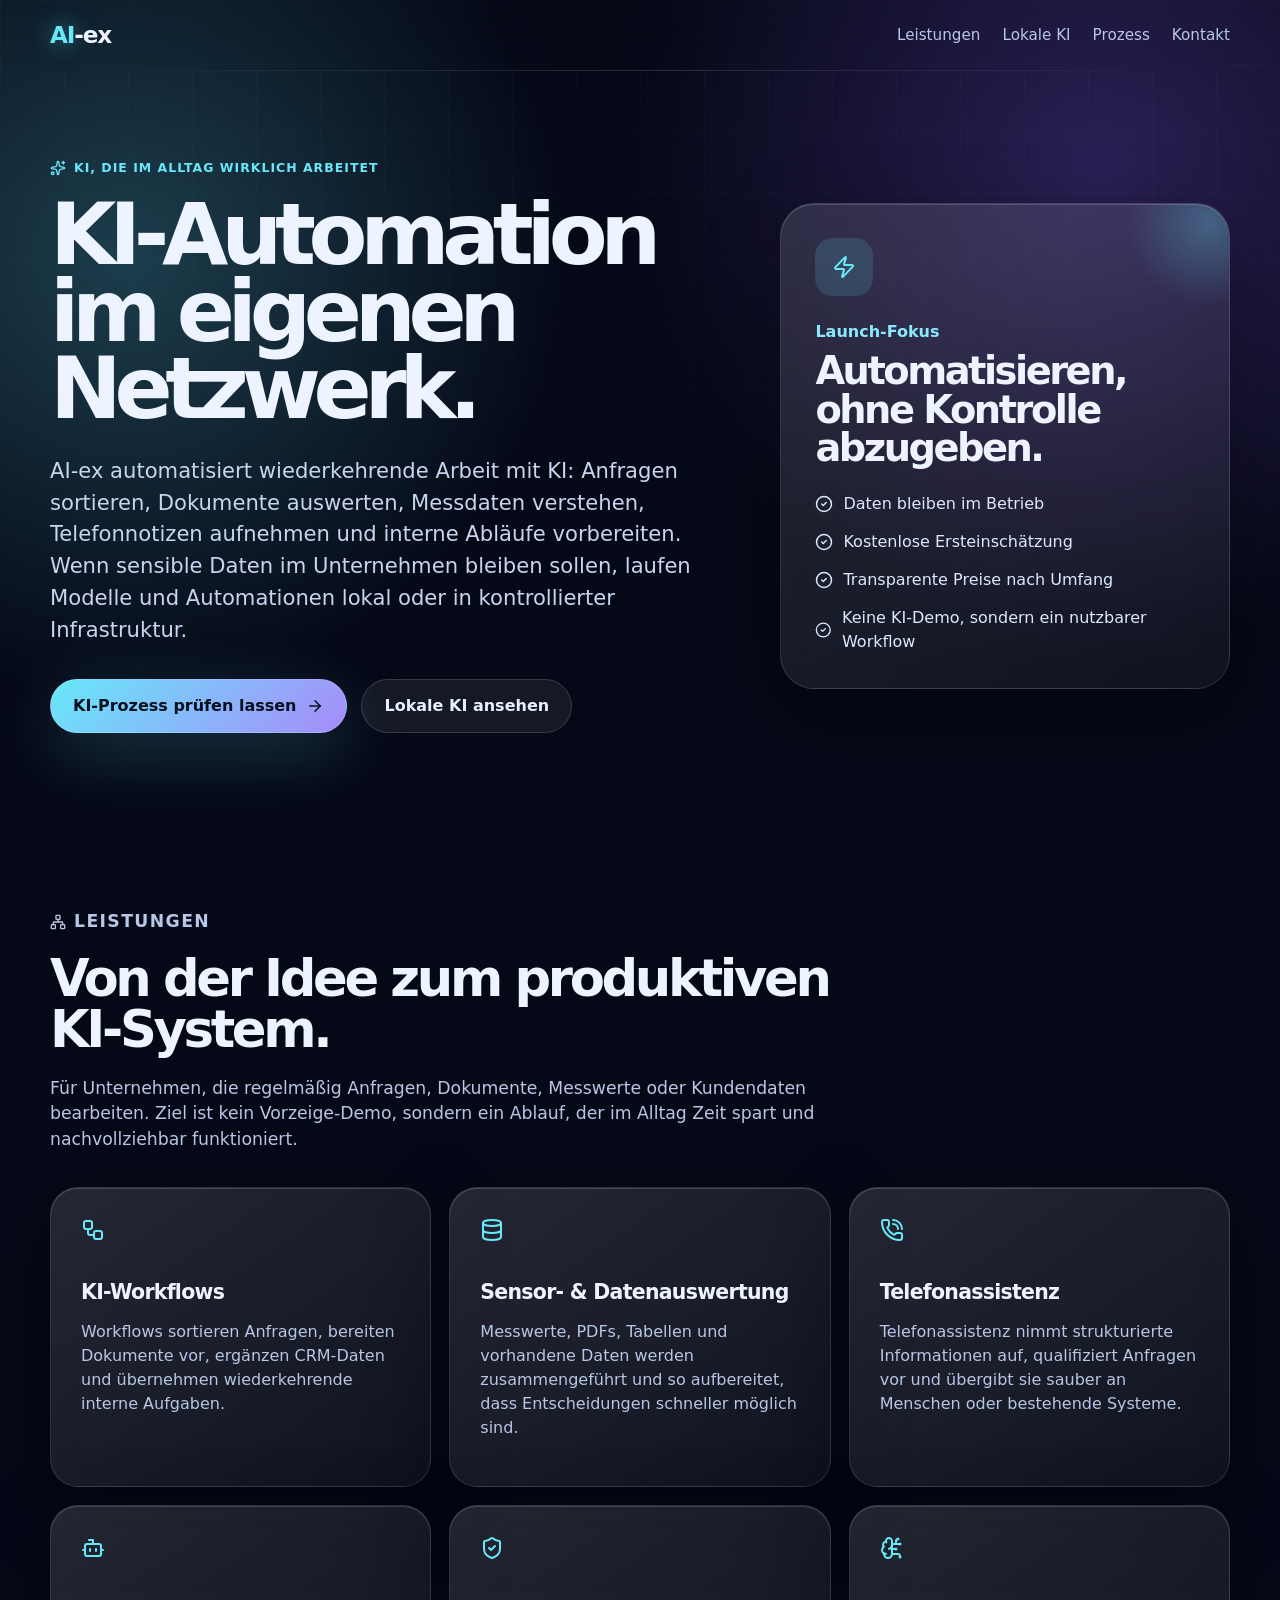
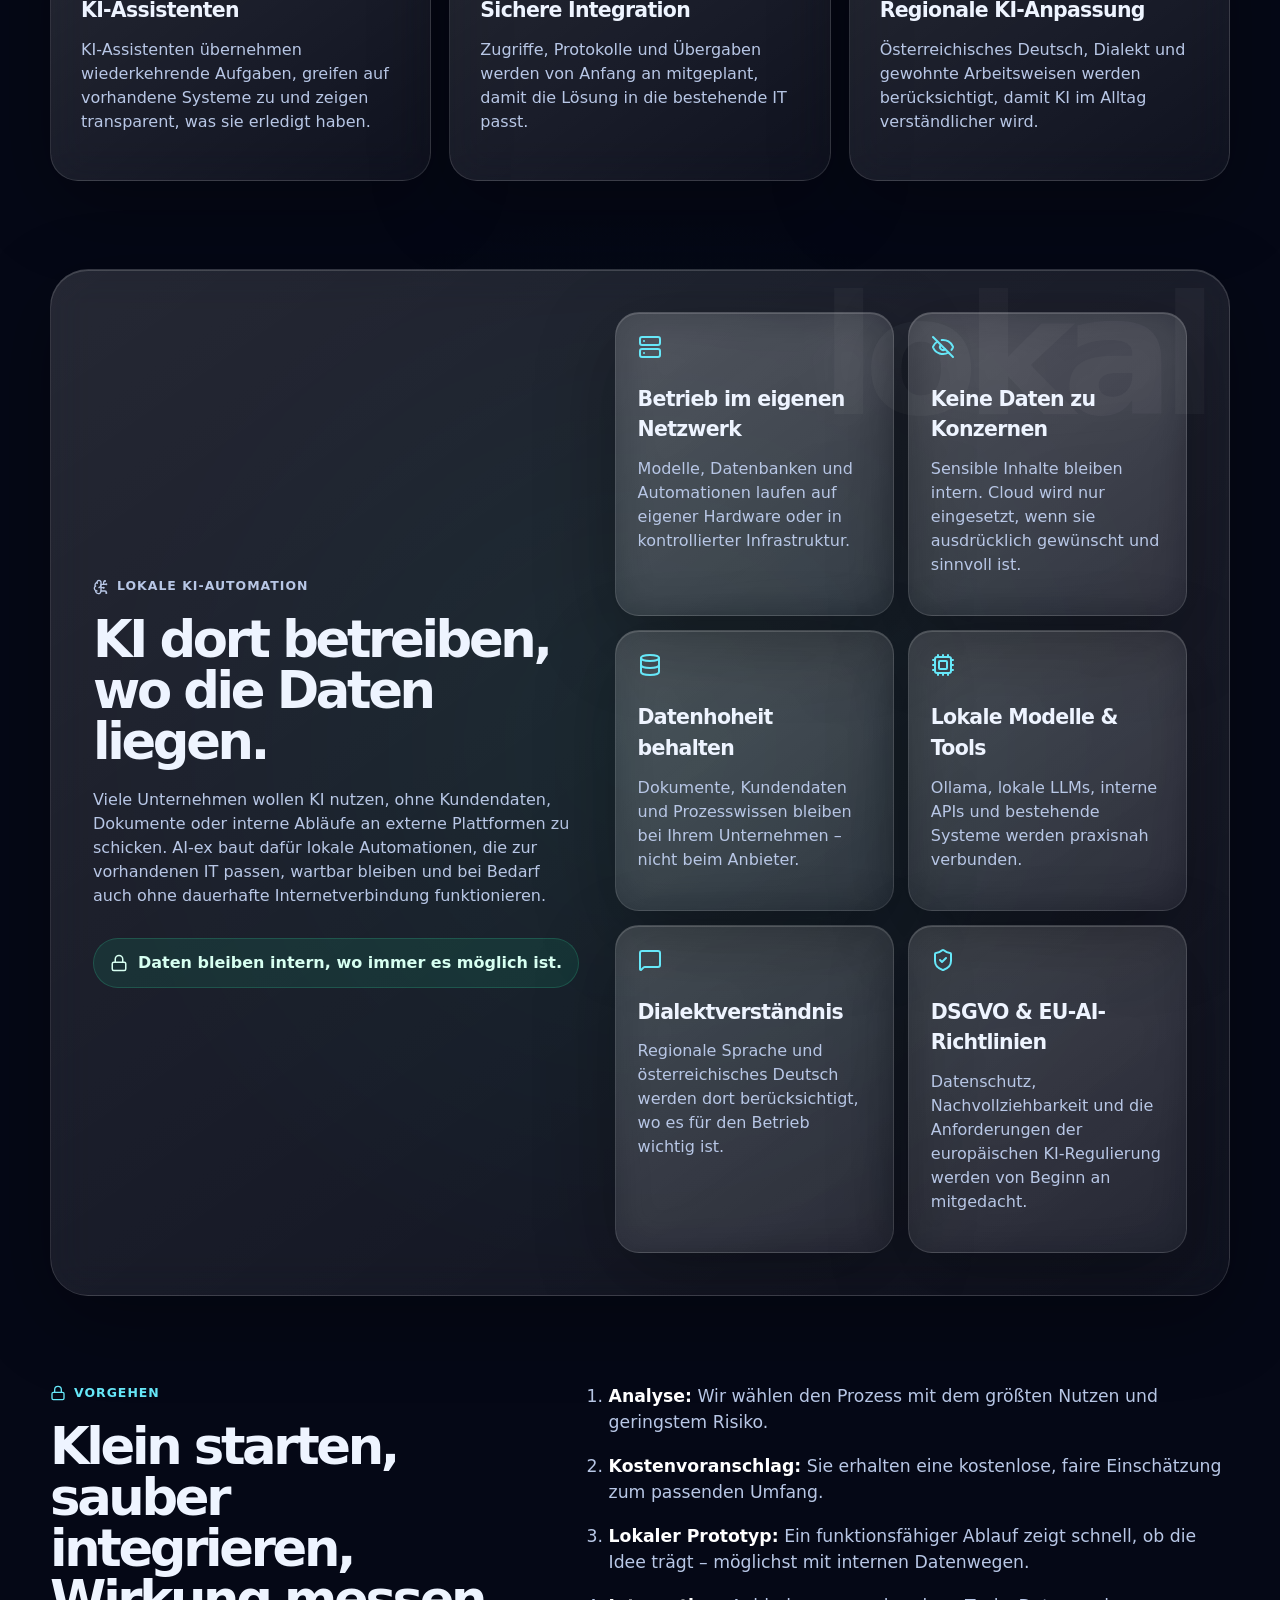
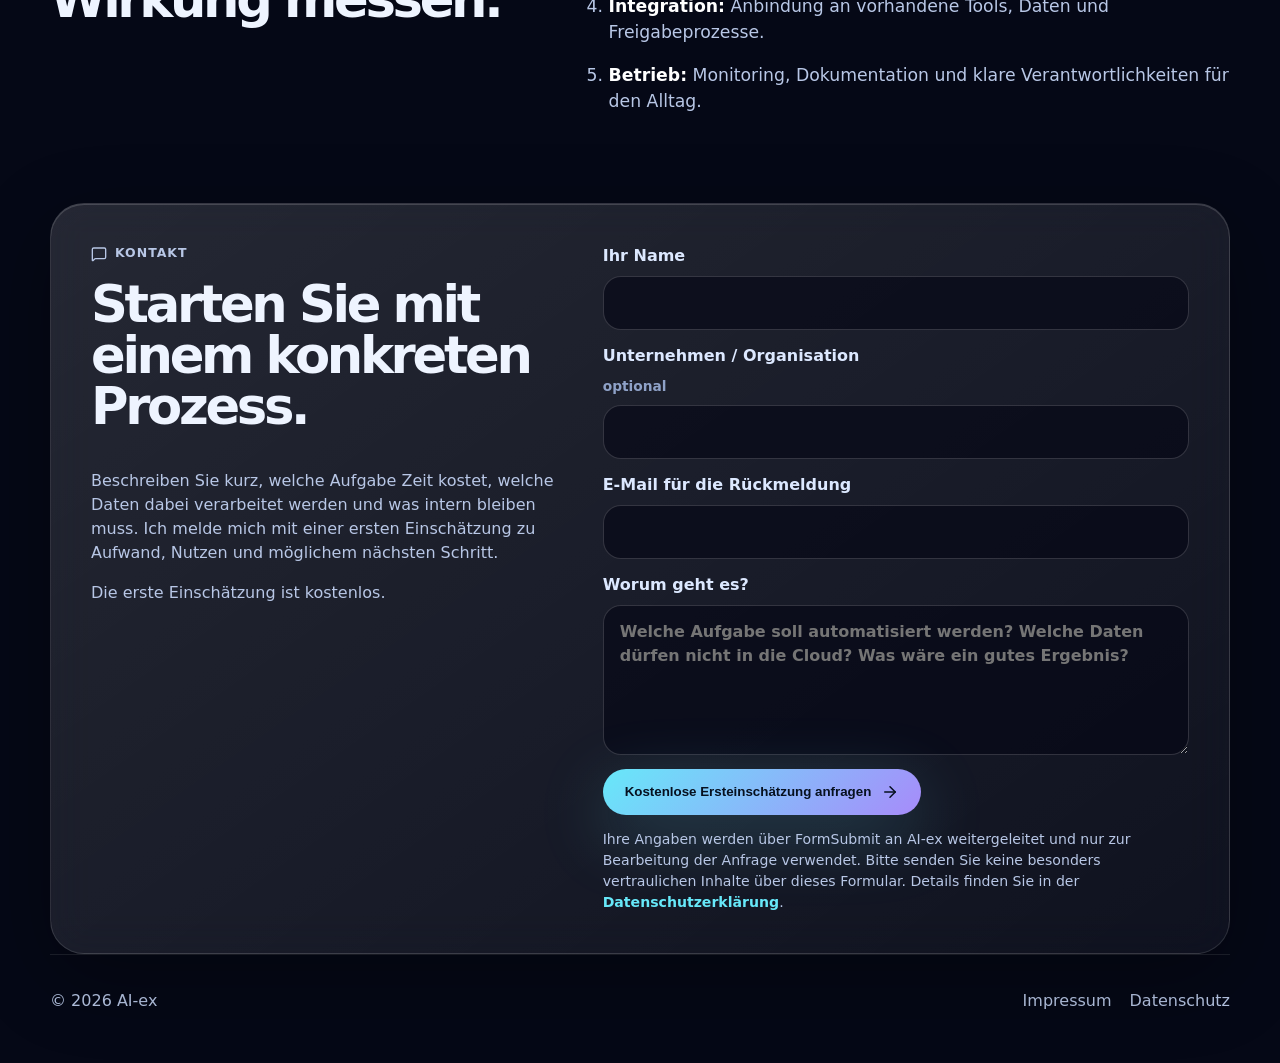
==== commit 26429643: "Deploy privacy compliance updates" ====
--- a/index.html
+++ b/index.html
@@ -29,8 +29,8 @@
         "sameAs": []
       }
     </script>
-    <script type="module" crossorigin src="/assets/index-BQ47Az9G.js"></script>
-    <link rel="stylesheet" crossorigin href="/assets/index-TeCHSMII.css">
+    <script type="module" crossorigin src="/assets/index-5GuQQe-I.js"></script>
+    <link rel="stylesheet" crossorigin href="/assets/index-pV5f-GwV.css">
   </head>
   <body>
     <div id="root"></div>
--- a/assets/index-pV5f-GwV.css
+++ b/assets/index-pV5f-GwV.css
@@ -0,0 +1 @@
+:root{--lightningcss-light: ;--lightningcss-dark:initial;color-scheme:dark;color:#eef4ff;font-synthesis:none;text-rendering:optimizelegibility;-webkit-font-smoothing:antialiased;background:#050816;font-family:ui-sans-serif,system-ui,-apple-system,BlinkMacSystemFont,Segoe UI,sans-serif;line-height:1.5}*{box-sizing:border-box}html{scroll-behavior:smooth}body{background:radial-gradient(circle at 10% 6%,#67e8f93d,#0000 28rem),radial-gradient(circle at 86% 4%,#8b5cf647,#0000 30rem),radial-gradient(circle at 50% 55%,#10b98114,#0000 34rem),#050816;min-width:320px;margin:0}body:before{content:"";pointer-events:none;background-image:linear-gradient(#ffffff09 1px,#0000 1px),linear-gradient(90deg,#ffffff09 1px,#0000 1px);background-size:64px 64px;position:fixed;inset:0;-webkit-mask-image:linear-gradient(#000000b3,#0000 75%);mask-image:linear-gradient(#000000b3,#0000 75%)}a{color:inherit;text-decoration:none}main{width:min(1180px,100% - 32px);margin:0 auto;position:relative}.nav{z-index:10;-webkit-backdrop-filter:blur(18px);backdrop-filter:blur(18px);justify-content:space-between;align-items:center;padding:18px 0;display:flex;position:sticky;top:0}.nav:after{content:"";background:linear-gradient(90deg,#0000,#ffffff24,#0000);height:1px;position:absolute;inset:auto 0 0}.brand{letter-spacing:-.05em;font-size:1.45rem;font-weight:900}.brand span{color:#67e8f9;text-shadow:0 0 22px #67e8f98c}.nav nav{color:#b8c7e6;gap:22px;font-size:.95rem;display:flex}.nav a:hover{color:#fff}.section{padding:88px 0}.hero{grid-template-columns:1.08fr .72fr;align-items:center;gap:56px;min-height:78vh;display:grid}.eyebrow{color:#67e8f9;letter-spacing:.08em;text-transform:uppercase;align-items:center;gap:8px;margin:0 0 18px;font-size:.78rem;font-weight:800;display:inline-flex}h1,h2,h3,p{margin-top:0}h1{letter-spacing:-.085em;max-width:930px;margin-bottom:28px;font-size:clamp(3rem,6.7vw,6.4rem);line-height:.9}h2{letter-spacing:-.065em;margin-bottom:20px;font-size:clamp(2rem,4vw,3.7rem);line-height:1}h3{letter-spacing:-.035em;margin-bottom:12px;font-size:1.28rem}.lead{color:#c8d5ef;max-width:760px;font-size:clamp(1.08rem,1.8vw,1.32rem)}.actions{flex-wrap:wrap;gap:14px;margin-top:34px;display:flex}.button{border:1px solid #ffffff26;border-radius:999px;justify-content:center;align-items:center;gap:10px;padding:14px 22px;font-weight:850;transition:transform .2s,border-color .2s,background .2s,box-shadow .2s;display:inline-flex}.button:hover{border-color:#ffffff7a;transform:translateY(-2px)}.primary{color:#06101f;background:linear-gradient(135deg,#67e8f9,#a78bfa);box-shadow:0 20px 70px #67e8f938}.primary:hover{box-shadow:0 24px 80px #8b5cf647}.secondary{color:#e8f0ff;background:#fff1}.hero-card,.card,.contact,.privacy-card,.local-ai{-webkit-backdrop-filter:blur(20px);backdrop-filter:blur(20px);background:linear-gradient(145deg,#ffffff21,#ffffff0b);border:1px solid #ffffff1f;box-shadow:inset 0 1px #ffffff29,0 24px 80px #00000052}.hero-card{border-radius:34px;padding:34px;position:relative;overflow:hidden}.hero-card:before{content:"";background:radial-gradient(circle,#67e8f947,#0000 64%);width:180px;height:180px;position:absolute;top:-70px;right:-70px}.pulse{color:#67e8f9;background:#67e8f924;border-radius:18px;place-items:center;width:58px;height:58px;margin-bottom:24px;display:grid}.card-kicker{color:#8be9ff;margin-bottom:8px;font-weight:800}.hero-card h2{font-size:clamp(1.9rem,3vw,2.7rem)}.hero-card ul{color:#dce8ff;gap:14px;margin:24px 0 0;padding:0;list-style:none;display:grid}.hero-card li{align-items:center;gap:10px;display:flex}.section-heading{max-width:780px;margin-bottom:34px}.section-heading p{color:#b8c7e6;font-size:1.08rem}.cards{grid-template-columns:repeat(3,1fr);gap:18px;display:grid}.card{border-radius:28px;min-height:255px;padding:30px;transition:transform .2s,border-color .2s}.card:hover,.privacy-card:hover{border-color:#67e8f957;transform:translateY(-3px)}.card p,.steps,.contact p,footer,.local-copy p,.privacy-card p{color:#b8c7e6}.card-icon,.privacy-card svg{color:#67e8f9;margin-bottom:28px}.local-ai{border-radius:38px;grid-template-columns:.92fr 1.08fr;align-items:center;gap:34px;padding:42px;display:grid;position:relative;overflow:hidden}.local-ai:after{content:"lokal";letter-spacing:-.08em;color:#ffffff09;pointer-events:none;font-size:clamp(5rem,13vw,12rem);font-weight:950;position:absolute;top:-38px;right:24px}.local-copy{z-index:1;position:relative}.privacy-badge{color:#d7fff1;background:#10b9811f;border:1px solid #34d39938;border-radius:999px;align-items:center;gap:10px;margin-top:14px;padding:12px 16px;font-weight:800;display:inline-flex}.privacy-grid{z-index:1;grid-template-columns:repeat(2,1fr);gap:14px;display:grid;position:relative}.privacy-card{border-radius:24px;min-height:210px;padding:22px;transition:transform .2s,border-color .2s}.privacy-card svg{margin-bottom:18px}.split{grid-template-columns:.75fr 1fr;align-items:start;gap:54px;display:grid}.steps{gap:18px;margin:0;padding-left:22px;font-size:1.08rem;display:grid}.steps strong{color:#fff}.contact{border-radius:34px;grid-template-columns:.9fr 1.1fr;align-items:start;gap:32px;padding:40px;display:grid}.contact p{max-width:680px;margin-bottom:0}.contact-copy{gap:16px;display:grid}.contact-note{font-size:.95rem}.contact-note a{color:#67e8f9;font-weight:800}.contact-form{gap:14px;display:grid}.contact-form label{color:#dce8ff;gap:8px;font-weight:800;display:grid}.contact-form label span{color:#8fa2c8;font-size:.86rem;font-weight:700}.contact-form input,.contact-form textarea{color:#eef4ff;width:100%;font:inherit;background:#0508169e;border:1px solid #ffffff29;border-radius:18px;outline:none;padding:14px 16px;transition:border-color .2s,box-shadow .2s,background .2s}.contact-form textarea{resize:vertical;min-height:140px}.contact-form input:focus,.contact-form textarea:focus{background:#050816d1;border-color:#67e8f9b3;box-shadow:0 0 0 4px #67e8f91f}.contact-form button{cursor:pointer;border:0;justify-self:start}.contact-honey{opacity:0;position:absolute;left:-9999px}.form-note{color:#8fa2c8;font-size:.88rem}.form-note a{color:#67e8f9;font-weight:800}footer{border-top:1px solid #ffffff1a;justify-content:space-between;gap:18px;padding:34px 0 50px;display:flex}footer div{gap:18px;display:flex}@media (width<=980px){.hero,.split,.cards,.local-ai{grid-template-columns:1fr}.hero{gap:28px;min-height:auto;padding-top:34px}}@media (width<=820px){main{width:min(100% - 24px,1180px)}.nav nav{display:none}.section{padding:54px 0}.privacy-grid{grid-template-columns:1fr}.local-ai,.contact{padding:26px}.contact{grid-template-columns:1fr}footer{flex-direction:column;align-items:flex-start}}
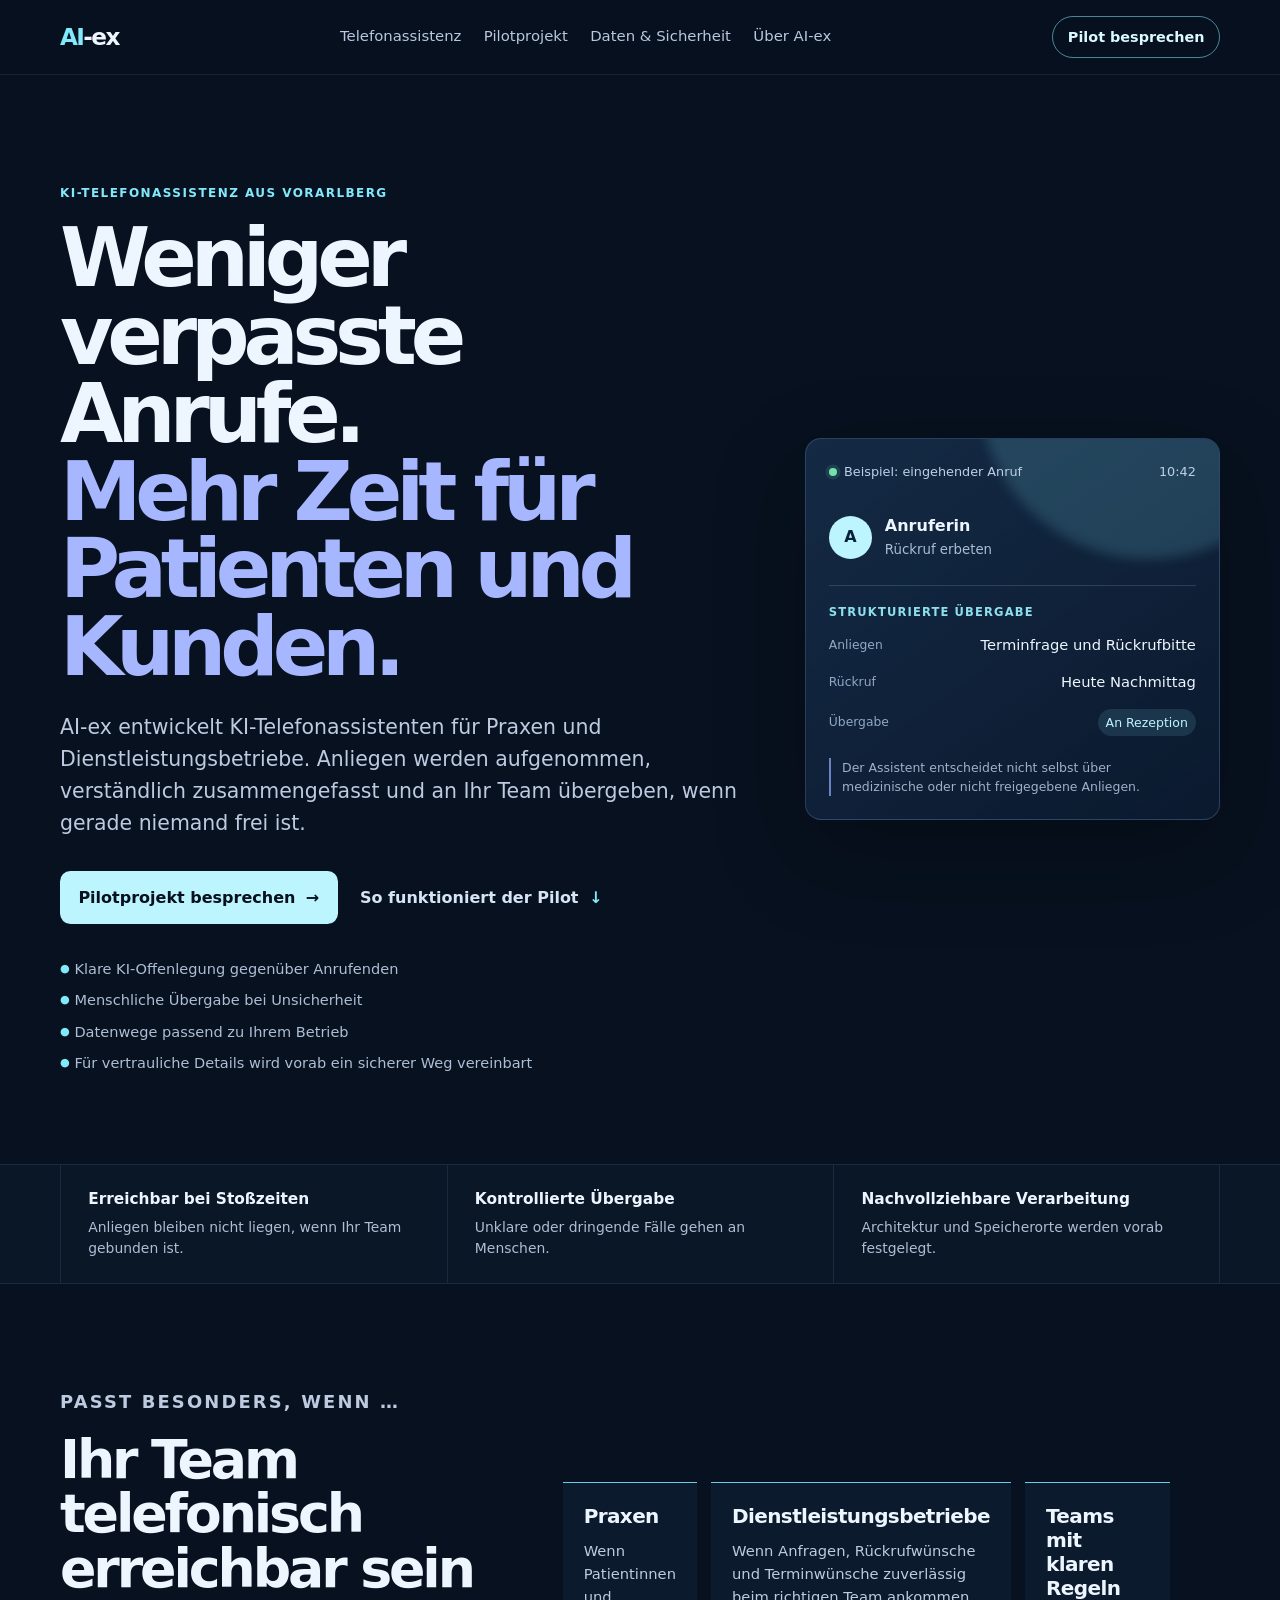
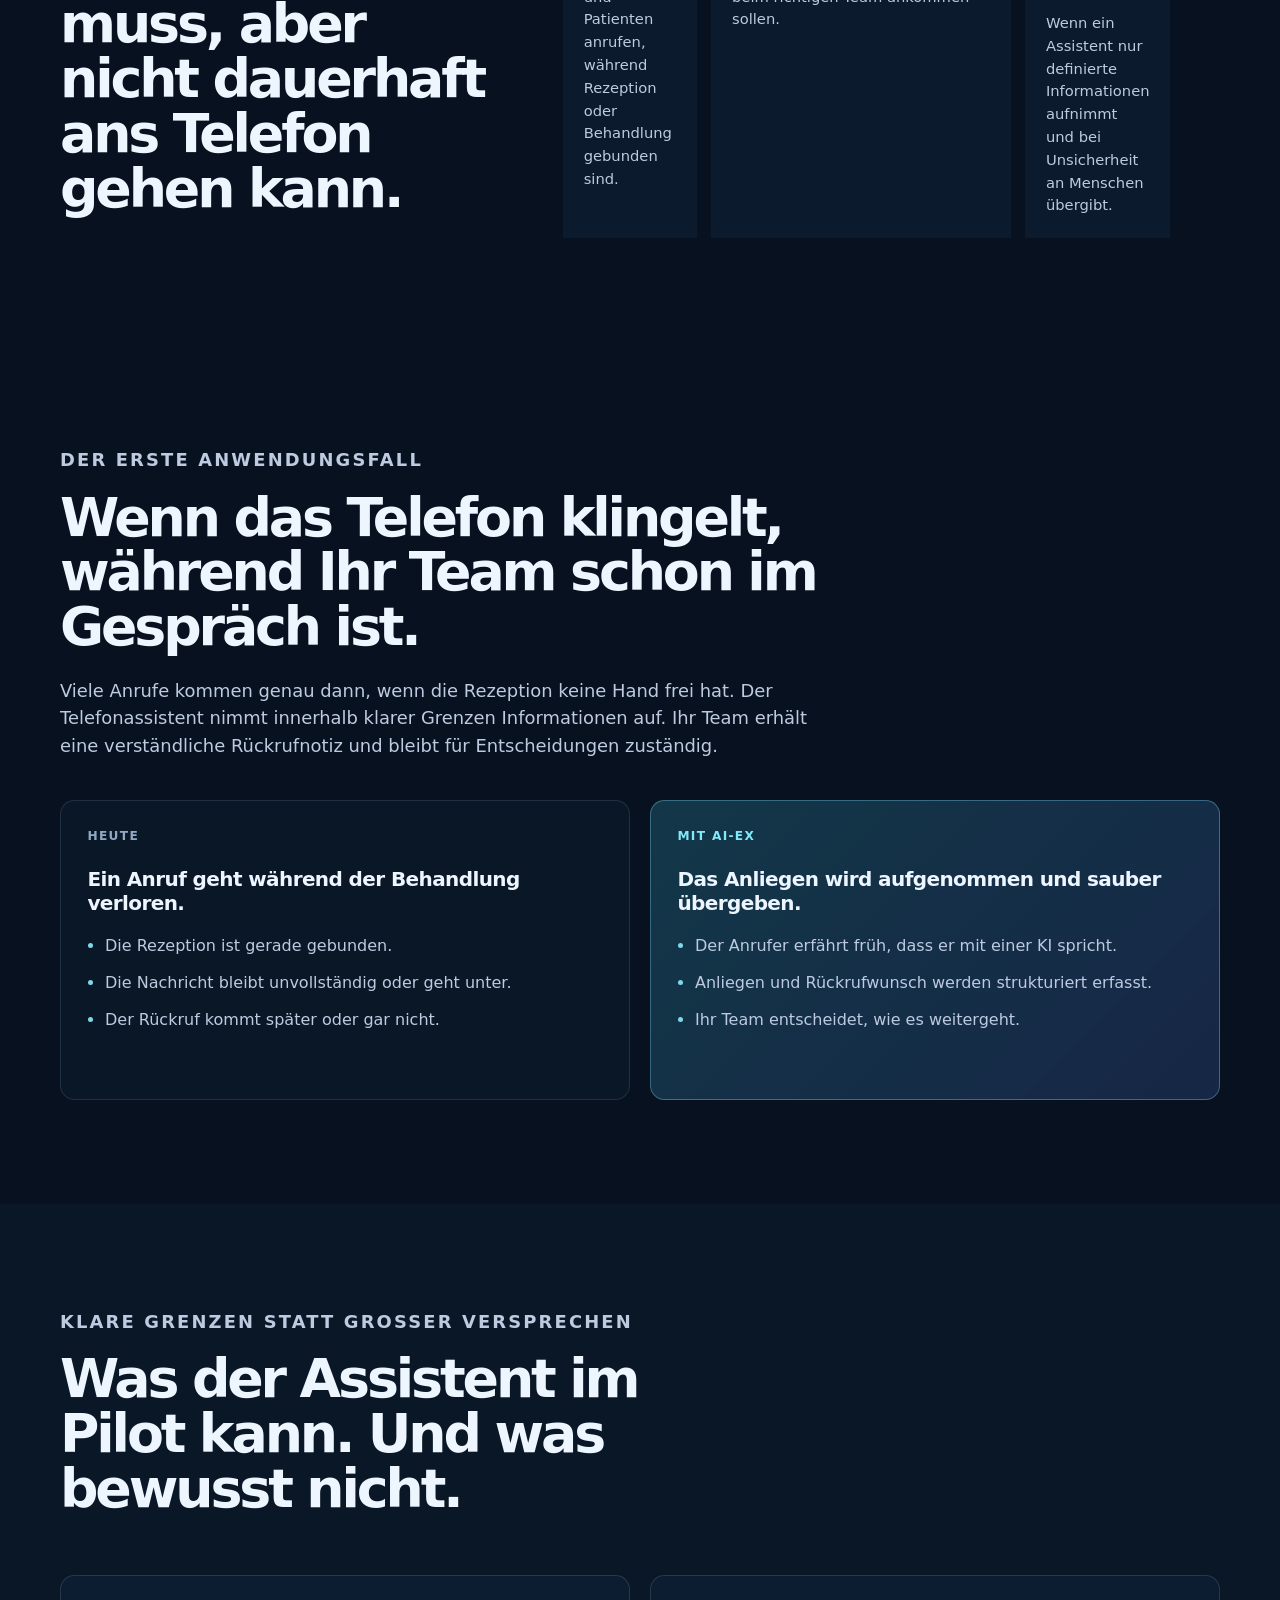
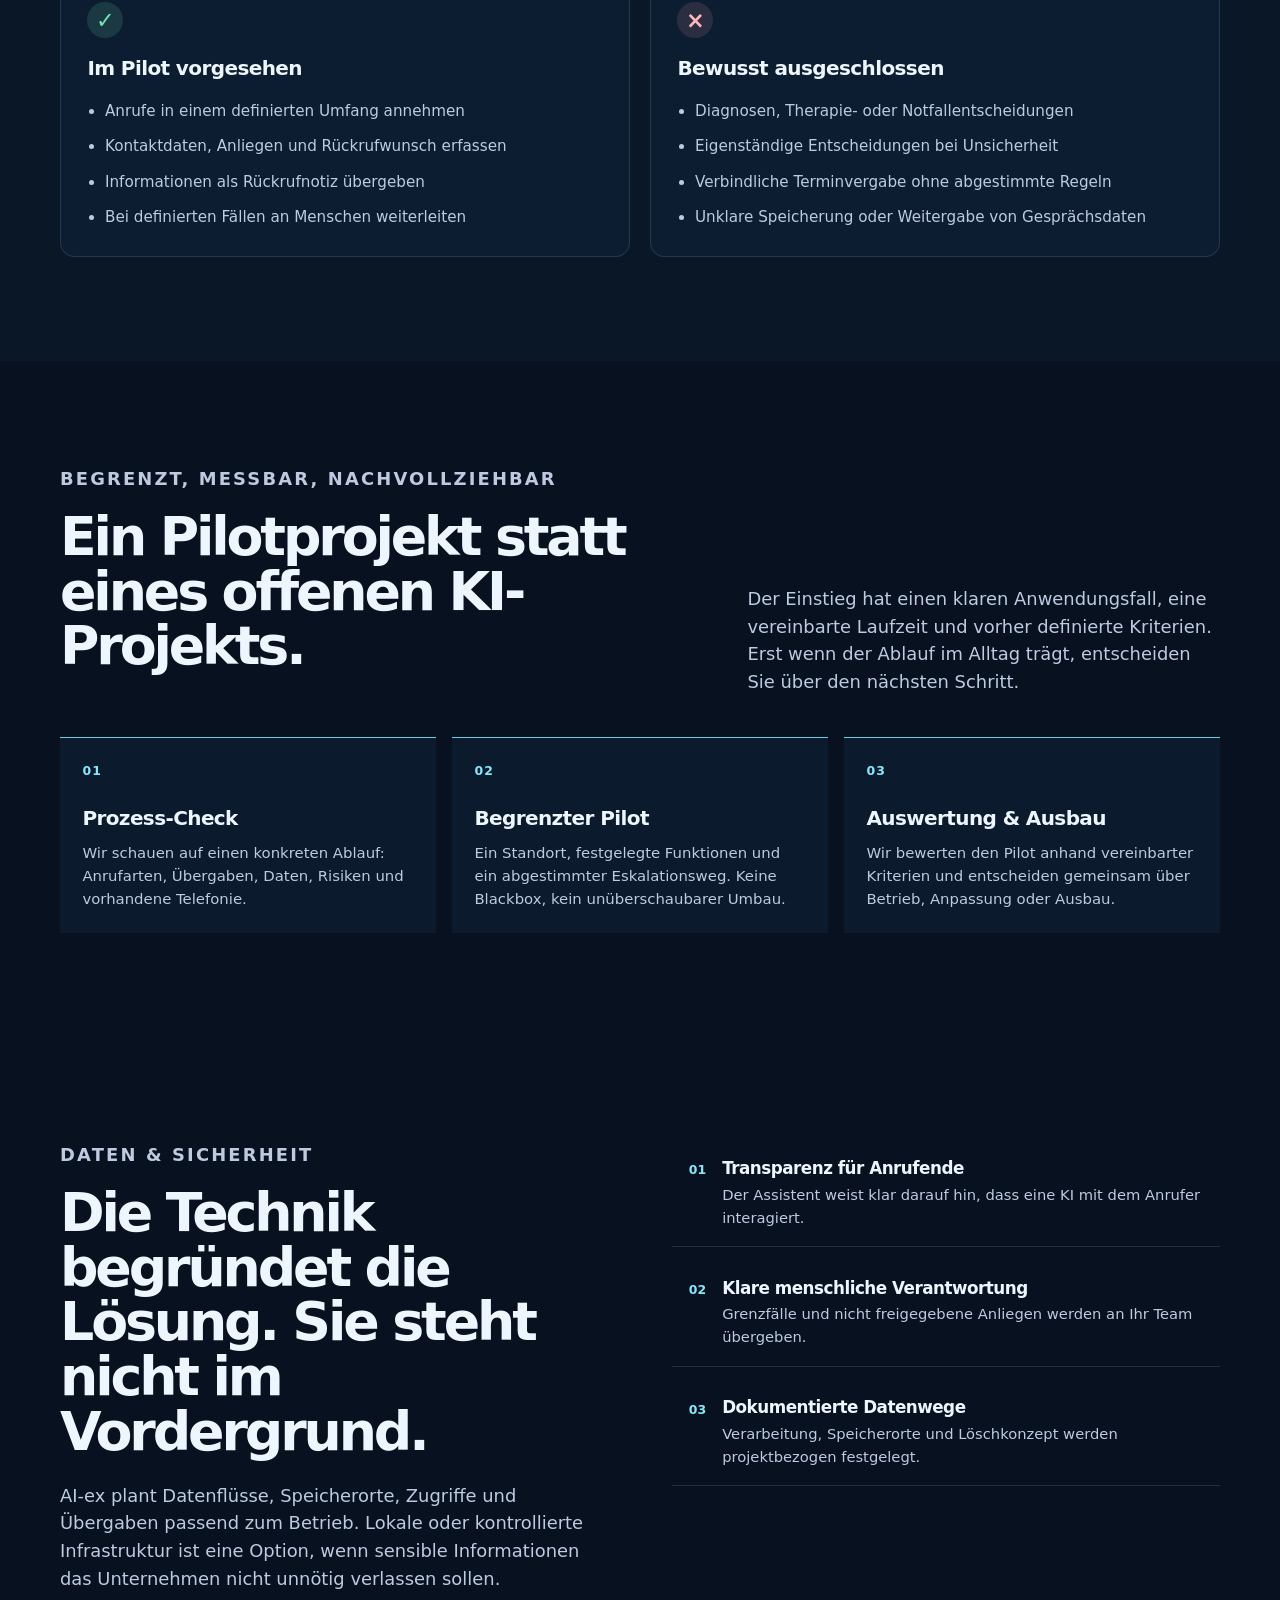
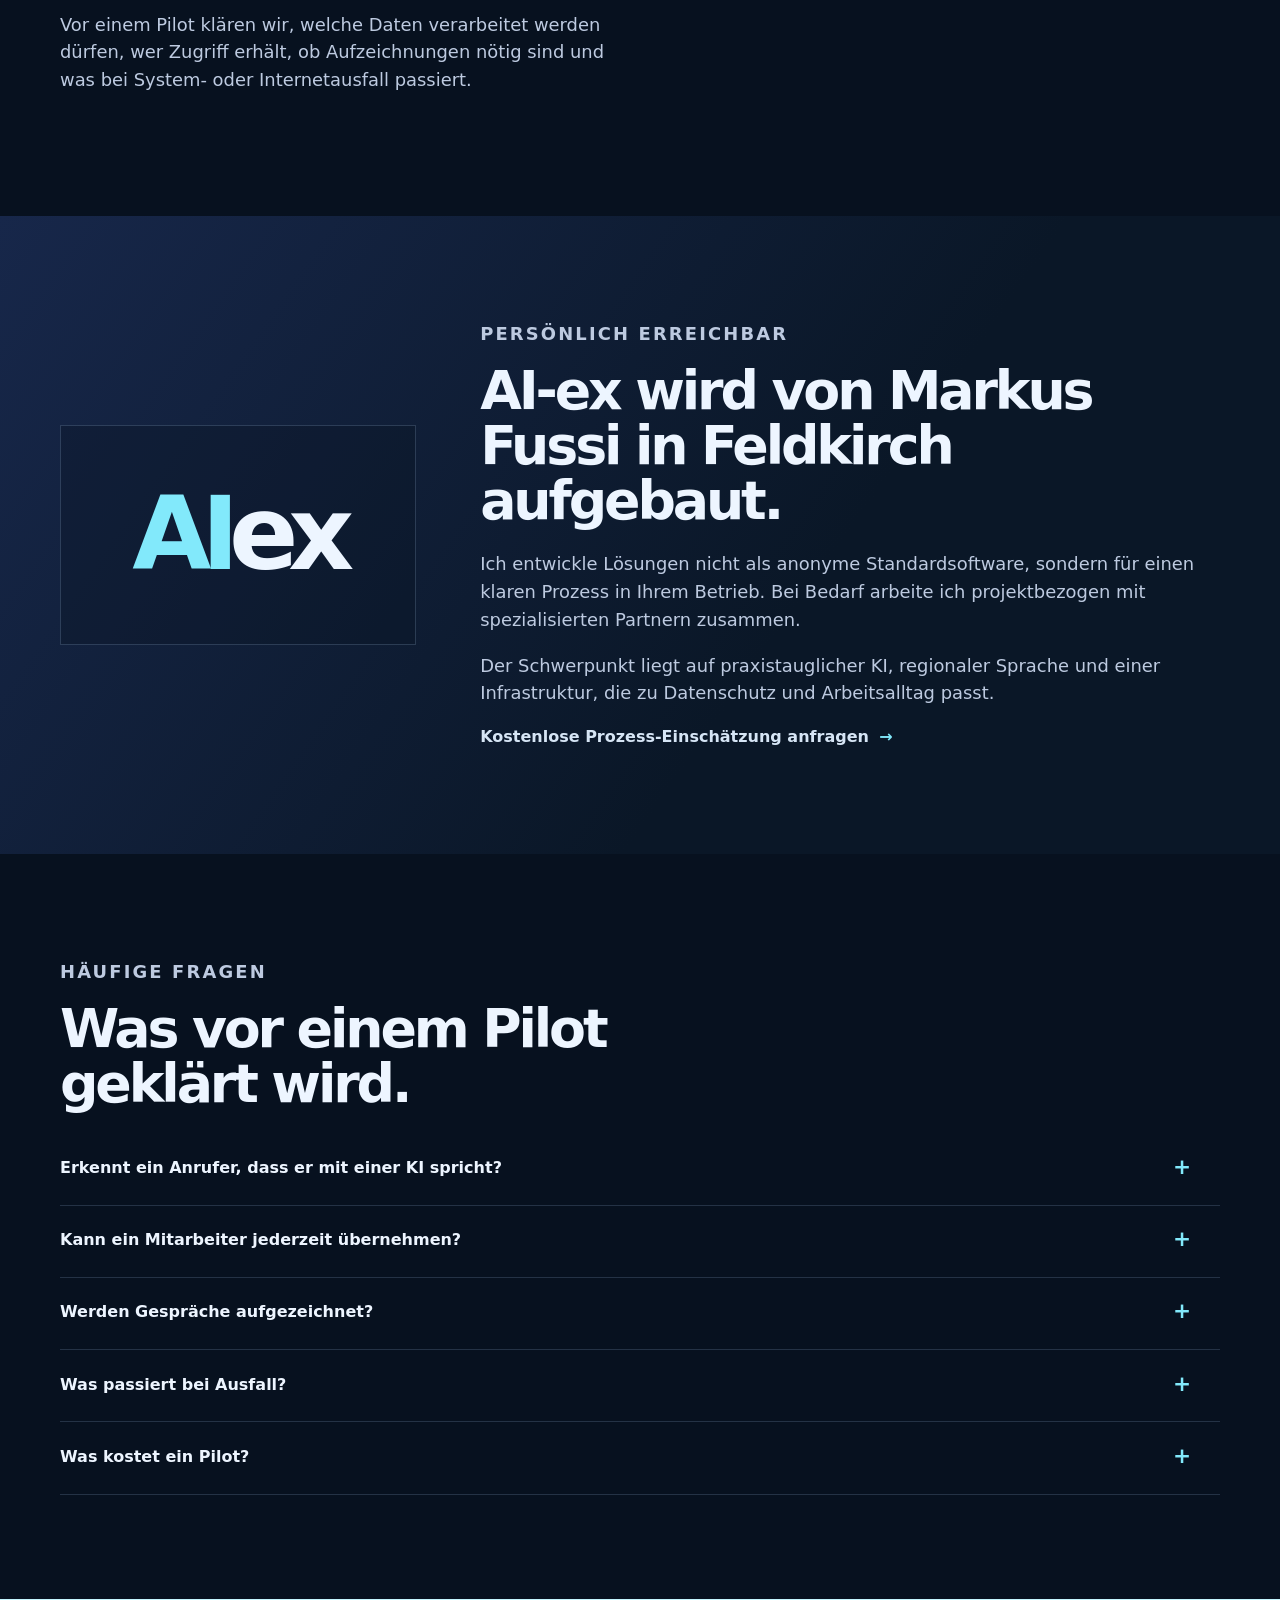
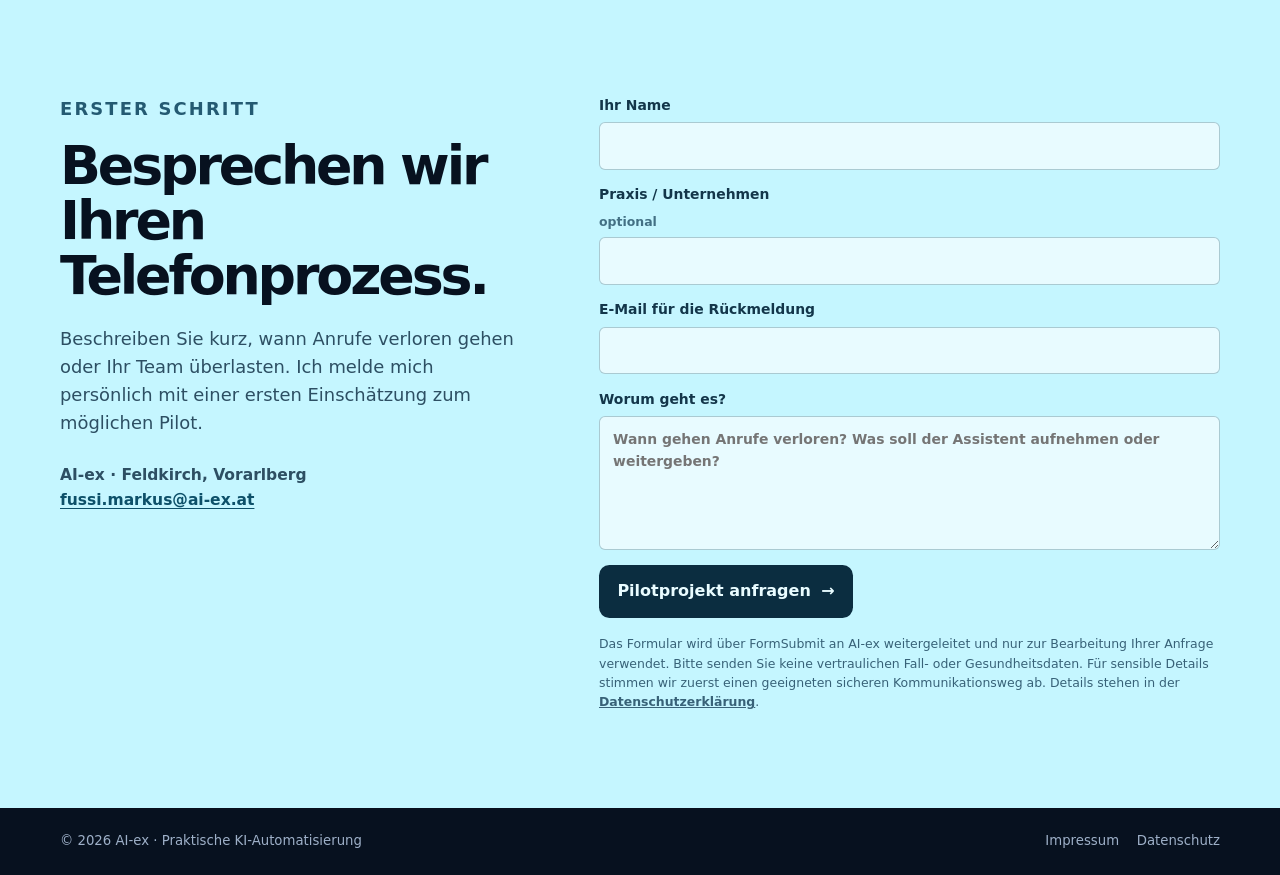
==== commit d385d373: "deploy: publish ai-ex.at static site" ====
--- a/index.html
+++ b/index.html
@@ -3,36 +3,264 @@
   <head>
     <meta charset="UTF-8" />
     <meta name="viewport" content="width=device-width, initial-scale=1.0" />
-    <title>AI-ex | Lokale KI-Automation für Betriebe im DACH-Raum</title>
-    <meta name="description" content="AI-ex entwickelt lokale KI-Automation, Sensor- und Datenauswertung, KI-Assistenten und Telefonassistenz für Betriebe in Österreich, Deutschland, der Schweiz und Liechtenstein." />
-    <meta name="theme-color" content="#070b18" />
+    <meta name="theme-color" content="#07111f" />
+    <title>AI-ex | KI-Telefonassistenz für Praxen und Dienstleistungsbetriebe</title>
+    <meta name="description" content="AI-ex entwickelt KI-Telefonassistenz für Praxen und Dienstleistungsbetriebe: weniger verpasste Anrufe, strukturierte Rückrufnotizen und klare Übergaben an Ihr Team." />
     <link rel="canonical" href="https://www.ai-ex.at/" />
     <meta property="og:type" content="website" />
     <meta property="og:locale" content="de_AT" />
-    <meta property="og:title" content="AI-ex | Lokale KI-Automation für Betriebe im DACH-Raum" />
-    <meta property="og:description" content="Lokale KI-Automation, Sensor- und Datenauswertung, KI-Assistenten und Telefonassistenz. Daten bleiben im eigenen Firmennetzwerk, wo immer es sinnvoll möglich ist." />
+    <meta property="og:title" content="AI-ex | KI-Telefonassistenz für Praxen und Dienstleistungsbetriebe" />
+    <meta property="og:description" content="Weniger verpasste Anrufe. Strukturierte Rückrufnotizen. Klare Übergabe an Ihr Team." />
     <meta property="og:url" content="https://www.ai-ex.at/" />
     <meta property="og:site_name" content="AI-ex" />
+    <meta property="og:image" content="https://www.ai-ex.at/og-image.png" />
+    <meta property="og:image:type" content="image/png" />
+    <meta property="og:image:width" content="1200" />
+    <meta property="og:image:height" content="630" />
+    <meta property="og:image:alt" content="AI-ex – KI-Telefonassistenz mit persönlicher Betreuung aus Vorarlberg" />
     <meta name="twitter:card" content="summary_large_image" />
+    <meta name="twitter:image" content="https://www.ai-ex.at/og-image.png" />
+    <link rel="stylesheet" href="/site.css" />
     <script type="application/ld+json">
       {
         "@context": "https://schema.org",
-        "@type": "Organization",
+        "@type": "ProfessionalService",
         "name": "AI-ex",
         "url": "https://www.ai-ex.at/",
-        "founder": {
-          "@type": "Person",
-          "name": "Markus Fussi"
-        },
-        "description": "Lokale KI-Automation, Sensor- und Datenauswertung, KI-Assistenten und Telefonassistenz für Betriebe im DACH-Raum. Sensible Daten bleiben im eigenen Firmennetzwerk, wo immer es sinnvoll möglich ist.",
+        "description": "KI-Telefonassistenz und lokale KI-Automatisierung für Praxen und Dienstleistungsbetriebe.",
+        "founder": { "@type": "Person", "name": "Markus Fussi" },
         "areaServed": ["AT", "DE", "CH", "LI"],
-        "sameAs": []
+        "address": {
+          "@type": "PostalAddress",
+          "addressLocality": "Feldkirch",
+          "addressRegion": "Vorarlberg",
+          "addressCountry": "AT"
+        }
       }
     </script>
-    <script type="module" crossorigin src="/assets/index-5GuQQe-I.js"></script>
-    <link rel="stylesheet" crossorigin href="/assets/index-pV5f-GwV.css">
   </head>
   <body>
-    <div id="root"></div>
+    <a class="skip-link" href="#kontakt">Direkt zum Kontakt</a>
+
+    <header class="site-header">
+      <div class="container nav">
+        <a class="brand" href="#start" aria-label="AI-ex Startseite"><span>AI</span>-ex</a>
+        <nav aria-label="Hauptnavigation">
+          <a href="#telefonassistenz">Telefonassistenz</a>
+          <a href="#pilot">Pilotprojekt</a>
+          <a href="#daten">Daten &amp; Sicherheit</a>
+          <a href="#ueber-uns">Über AI-ex</a>
+        </nav>
+        <a class="nav-cta" href="#kontakt">Pilot besprechen</a>
+      </div>
+    </header>
+
+    <main id="start">
+      <section class="hero container" aria-labelledby="hero-title">
+        <div class="hero-copy">
+          <p class="eyebrow">KI-Telefonassistenz aus Vorarlberg</p>
+          <h1 id="hero-title">Weniger verpasste Anrufe.<br /><em>Mehr Zeit für Patienten und Kunden.</em></h1>
+          <p class="lead">AI-ex entwickelt KI-Telefonassistenten für Praxen und Dienstleistungsbetriebe. Anliegen werden aufgenommen, verständlich zusammengefasst und an Ihr Team übergeben, wenn gerade niemand frei ist.</p>
+          <div class="hero-actions">
+            <a class="button button-primary" href="#kontakt">Pilotprojekt besprechen <span aria-hidden="true">→</span></a>
+            <a class="text-link" href="#telefonassistenz">So funktioniert der Pilot <span aria-hidden="true">↓</span></a>
+          </div>
+          <ul class="hero-notes" aria-label="Wichtige Eigenschaften">
+            <li><span aria-hidden="true">●</span> Klare KI-Offenlegung gegenüber Anrufenden</li>
+            <li><span aria-hidden="true">●</span> Menschliche Übergabe bei Unsicherheit</li>
+            <li><span aria-hidden="true">●</span> Datenwege passend zu Ihrem Betrieb</li>
+            <li><span aria-hidden="true">●</span> Für vertrauliche Details wird vorab ein sicherer Weg vereinbart</li>
+          </ul>
+        </div>
+
+        <aside class="call-card" aria-label="Beispiel einer strukturierten Rückrufnotiz">
+          <div class="call-card-top">
+            <span class="status"><i></i> Beispiel: eingehender Anruf</span>
+            <span class="time">10:42</span>
+          </div>
+          <div class="call-person">
+            <div class="avatar" aria-hidden="true">A</div>
+            <div><strong>Anruferin</strong><small>Rückruf erbeten</small></div>
+          </div>
+          <div class="call-line"></div>
+          <p class="call-label">Strukturierte Übergabe</p>
+          <dl class="call-summary">
+            <div><dt>Anliegen</dt><dd>Terminfrage und Rückrufbitte</dd></div>
+            <div><dt>Rückruf</dt><dd>Heute Nachmittag</dd></div>
+            <div><dt>Übergabe</dt><dd><span class="tag">An Rezeption</span></dd></div>
+          </dl>
+          <p class="call-note">Der Assistent entscheidet nicht selbst über medizinische oder nicht freigegebene Anliegen.</p>
+        </aside>
+      </section>
+
+      <section class="trust-strip" aria-label="AI-ex in Kürze">
+        <div class="container trust-grid">
+          <div><strong>Erreichbar bei Stoßzeiten</strong><span>Anliegen bleiben nicht liegen, wenn Ihr Team gebunden ist.</span></div>
+          <div><strong>Kontrollierte Übergabe</strong><span>Unklare oder dringende Fälle gehen an Menschen.</span></div>
+          <div><strong>Nachvollziehbare Verarbeitung</strong><span>Architektur und Speicherorte werden vorab festgelegt.</span></div>
+        </div>
+      </section>
+
+      <section class="section container fit-section" aria-labelledby="fit-title">
+        <div class="section-intro compact">
+          <p class="eyebrow">Passt besonders, wenn …</p>
+          <h2 id="fit-title">Ihr Team telefonisch erreichbar sein muss, aber nicht dauerhaft ans Telefon gehen kann.</h2>
+        </div>
+        <div class="fit-grid">
+          <article>
+            <h3>Praxen</h3>
+            <p>Wenn Patientinnen und Patienten anrufen, während Rezeption oder Behandlung gebunden sind.</p>
+          </article>
+          <article>
+            <h3>Dienstleistungsbetriebe</h3>
+            <p>Wenn Anfragen, Rückrufwünsche und Terminwünsche zuverlässig beim richtigen Team ankommen sollen.</p>
+          </article>
+          <article>
+            <h3>Teams mit klaren Regeln</h3>
+            <p>Wenn ein Assistent nur definierte Informationen aufnimmt und bei Unsicherheit an Menschen übergibt.</p>
+          </article>
+        </div>
+      </section>
+
+      <section id="telefonassistenz" class="section container" aria-labelledby="assistant-title">
+        <div class="section-intro">
+          <p class="eyebrow">Der erste Anwendungsfall</p>
+          <h2 id="assistant-title">Wenn das Telefon klingelt, während Ihr Team schon im Gespräch ist.</h2>
+          <p>Viele Anrufe kommen genau dann, wenn die Rezeption keine Hand frei hat. Der Telefonassistent nimmt innerhalb klarer Grenzen Informationen auf. Ihr Team erhält eine verständliche Rückrufnotiz und bleibt für Entscheidungen zuständig.</p>
+        </div>
+        <div class="before-after">
+          <article class="comparison-card today">
+            <p class="card-label">Heute</p>
+            <h3>Ein Anruf geht während der Behandlung verloren.</h3>
+            <ul>
+              <li>Die Rezeption ist gerade gebunden.</li>
+              <li>Die Nachricht bleibt unvollständig oder geht unter.</li>
+              <li>Der Rückruf kommt später oder gar nicht.</li>
+            </ul>
+          </article>
+          <article class="comparison-card future">
+            <p class="card-label">Mit AI-ex</p>
+            <h3>Das Anliegen wird aufgenommen und sauber übergeben.</h3>
+            <ul>
+              <li>Der Anrufer erfährt früh, dass er mit einer KI spricht.</li>
+              <li>Anliegen und Rückrufwunsch werden strukturiert erfasst.</li>
+              <li>Ihr Team entscheidet, wie es weitergeht.</li>
+            </ul>
+          </article>
+        </div>
+      </section>
+
+      <section class="section section-tint">
+        <div class="container capabilities">
+          <div class="section-intro compact">
+            <p class="eyebrow">Klare Grenzen statt großer Versprechen</p>
+            <h2>Was der Assistent im Pilot kann. Und was bewusst nicht.</h2>
+          </div>
+          <div class="capability-grid">
+            <article class="capability yes">
+              <span class="icon" aria-hidden="true">✓</span>
+              <h3>Im Pilot vorgesehen</h3>
+              <ul>
+                <li>Anrufe in einem definierten Umfang annehmen</li>
+                <li>Kontaktdaten, Anliegen und Rückrufwunsch erfassen</li>
+                <li>Informationen als Rückrufnotiz übergeben</li>
+                <li>Bei definierten Fällen an Menschen weiterleiten</li>
+              </ul>
+            </article>
+            <article class="capability no">
+              <span class="icon" aria-hidden="true">×</span>
+              <h3>Bewusst ausgeschlossen</h3>
+              <ul>
+                <li>Diagnosen, Therapie- oder Notfallentscheidungen</li>
+                <li>Eigenständige Entscheidungen bei Unsicherheit</li>
+                <li>Verbindliche Terminvergabe ohne abgestimmte Regeln</li>
+                <li>Unklare Speicherung oder Weitergabe von Gesprächsdaten</li>
+              </ul>
+            </article>
+          </div>
+        </div>
+      </section>
+
+      <section id="pilot" class="section container" aria-labelledby="pilot-title">
+        <div class="pilot-header">
+          <div class="section-intro compact">
+            <p class="eyebrow">Begrenzt, messbar, nachvollziehbar</p>
+            <h2 id="pilot-title">Ein Pilotprojekt statt eines offenen KI-Projekts.</h2>
+          </div>
+          <p>Der Einstieg hat einen klaren Anwendungsfall, eine vereinbarte Laufzeit und vorher definierte Kriterien. Erst wenn der Ablauf im Alltag trägt, entscheiden Sie über den nächsten Schritt.</p>
+        </div>
+        <ol class="steps">
+          <li><span>01</span><div><h3>Prozess-Check</h3><p>Wir schauen auf einen konkreten Ablauf: Anrufarten, Übergaben, Daten, Risiken und vorhandene Telefonie.</p></div></li>
+          <li><span>02</span><div><h3>Begrenzter Pilot</h3><p>Ein Standort, festgelegte Funktionen und ein abgestimmter Eskalationsweg. Keine Blackbox, kein unüberschaubarer Umbau.</p></div></li>
+          <li><span>03</span><div><h3>Auswertung &amp; Ausbau</h3><p>Wir bewerten den Pilot anhand vereinbarter Kriterien und entscheiden gemeinsam über Betrieb, Anpassung oder Ausbau.</p></div></li>
+        </ol>
+      </section>
+
+      <section id="daten" class="section container data-section" aria-labelledby="data-title">
+        <div class="data-copy">
+          <p class="eyebrow">Daten &amp; Sicherheit</p>
+          <h2 id="data-title">Die Technik begründet die Lösung. Sie steht nicht im Vordergrund.</h2>
+          <p>AI-ex plant Datenflüsse, Speicherorte, Zugriffe und Übergaben passend zum Betrieb. Lokale oder kontrollierte Infrastruktur ist eine Option, wenn sensible Informationen das Unternehmen nicht unnötig verlassen sollen.</p>
+          <p>Vor einem Pilot klären wir, welche Daten verarbeitet werden dürfen, wer Zugriff erhält, ob Aufzeichnungen nötig sind und was bei System- oder Internetausfall passiert.</p>
+        </div>
+        <div class="data-list">
+          <article><span aria-hidden="true">01</span><div><h3>Transparenz für Anrufende</h3><p>Der Assistent weist klar darauf hin, dass eine KI mit dem Anrufer interagiert.</p></div></article>
+          <article><span aria-hidden="true">02</span><div><h3>Klare menschliche Verantwortung</h3><p>Grenzfälle und nicht freigegebene Anliegen werden an Ihr Team übergeben.</p></div></article>
+          <article><span aria-hidden="true">03</span><div><h3>Dokumentierte Datenwege</h3><p>Verarbeitung, Speicherorte und Löschkonzept werden projektbezogen festgelegt.</p></div></article>
+        </div>
+      </section>
+
+      <section id="ueber-uns" class="section founder-section">
+        <div class="container founder-grid">
+          <div class="founder-mark" aria-hidden="true"><span>AI</span><b>ex</b></div>
+          <div>
+            <p class="eyebrow">Persönlich erreichbar</p>
+            <h2>AI-ex wird von Markus Fussi in Feldkirch aufgebaut.</h2>
+            <p>Ich entwickle Lösungen nicht als anonyme Standardsoftware, sondern für einen klaren Prozess in Ihrem Betrieb. Bei Bedarf arbeite ich projektbezogen mit spezialisierten Partnern zusammen.</p>
+            <p>Der Schwerpunkt liegt auf praxistauglicher KI, regionaler Sprache und einer Infrastruktur, die zu Datenschutz und Arbeitsalltag passt.</p>
+            <a class="text-link" href="#kontakt">Kostenlose Prozess-Einschätzung anfragen <span aria-hidden="true">→</span></a>
+          </div>
+        </div>
+      </section>
+
+      <section class="section container faq-section" aria-labelledby="faq-title">
+        <div class="section-intro compact"><p class="eyebrow">Häufige Fragen</p><h2 id="faq-title">Was vor einem Pilot geklärt wird.</h2></div>
+        <div class="faq-list">
+          <details><summary>Erkennt ein Anrufer, dass er mit einer KI spricht?</summary><p>Ja. Die transparente KI-Offenlegung ist Teil des Gesprächseinstiegs und wird im Pilot konkret abgestimmt.</p></details>
+          <details><summary>Kann ein Mitarbeiter jederzeit übernehmen?</summary><p>Die Übergabewege werden vor dem Pilot festgelegt. Ziel ist, dass Ihr Team bei definierten Fällen und Unsicherheit die Kontrolle behält.</p></details>
+          <details><summary>Werden Gespräche aufgezeichnet?</summary><p>Das ist keine Standardannahme. Ob und wie Gesprächsdaten verarbeitet oder gespeichert werden, wird für den konkreten Ablauf festgelegt.</p></details>
+          <details><summary>Was passiert bei Ausfall?</summary><p>Für Telefonie, Internet und Systemausfälle wird ein nachvollziehbarer Rückfallweg vereinbart, bevor der Pilot startet.</p></details>
+          <details><summary>Was kostet ein Pilot?</summary><p>Der Umfang hängt von Telefonie, Schnittstellen und gewünschtem Funktionsbereich ab. Nach dem Prozess-Check erhalten Sie einen klar abgegrenzten Vorschlag.</p></details>
+        </div>
+      </section>
+
+      <section id="kontakt" class="contact-section">
+        <div class="container contact-grid">
+          <div>
+            <p class="eyebrow">Erster Schritt</p>
+            <h2>Besprechen wir Ihren Telefonprozess.</h2>
+            <p>Beschreiben Sie kurz, wann Anrufe verloren gehen oder Ihr Team überlasten. Ich melde mich persönlich mit einer ersten Einschätzung zum möglichen Pilot.</p>
+            <p class="contact-detail">AI-ex · Feldkirch, Vorarlberg<br /><a href="mailto:fussi.markus@ai-ex.at">fussi.markus@ai-ex.at</a></p>
+          </div>
+          <form class="contact-form" action="https://formsubmit.co/fussi.markus@ai-ex.at" method="POST">
+            <input type="hidden" name="_subject" value="Pilotanfrage über ai-ex.at" />
+            <input type="hidden" name="_template" value="table" />
+            <input type="hidden" name="_captcha" value="false" />
+            <input type="hidden" name="_next" value="https://www.ai-ex.at/danke.html" />
+            <input class="honey" type="text" name="_honey" tabindex="-1" autocomplete="off" aria-hidden="true" />
+            <label>Ihr Name<input name="name" autocomplete="name" required /></label>
+            <label>Praxis / Unternehmen <small>optional</small><input name="company" autocomplete="organization" /></label>
+            <label>E-Mail für die Rückmeldung<input type="email" name="email" autocomplete="email" required /></label>
+            <label>Worum geht es?<textarea name="message" rows="5" required placeholder="Wann gehen Anrufe verloren? Was soll der Assistent aufnehmen oder weitergeben?"></textarea></label>
+            <button class="button button-primary" type="submit">Pilotprojekt anfragen <span aria-hidden="true">→</span></button>
+            <p class="form-note">Das Formular wird über FormSubmit an AI-ex weitergeleitet und nur zur Bearbeitung Ihrer Anfrage verwendet. Bitte senden Sie keine vertraulichen Fall- oder Gesundheitsdaten. Für sensible Details stimmen wir zuerst einen geeigneten sicheren Kommunikationsweg ab. Details stehen in der <a href="/datenschutz.html">Datenschutzerklärung</a>.</p>
+          </form>
+        </div>
+      </section>
+    </main>
+
+    <footer class="site-footer">
+      <div class="container"><span>© 2026 AI-ex · Praktische KI-Automatisierung</span><div><a href="/impressum.html">Impressum</a><a href="/datenschutz.html">Datenschutz</a></div></div>
+    </footer>
   </body>
 </html>
--- a/site.css
+++ b/site.css
@@ -0,0 +1,70 @@
+:root {
+  color-scheme: dark;
+  font-family: Inter, ui-sans-serif, system-ui, -apple-system, BlinkMacSystemFont, "Segoe UI", sans-serif;
+  color: #edf5ff;
+  background: #07111f;
+  font-synthesis: none;
+  text-rendering: optimizeLegibility;
+}
+
+* { box-sizing: border-box; }
+html { scroll-behavior: smooth; }
+body { margin: 0; min-width: 320px; background: #07111f; line-height: 1.55; }
+a { color: inherit; text-decoration: none; }
+[id] { scroll-margin-top: 90px; }
+.container { width: min(1160px, calc(100% - 40px)); margin-inline: auto; }
+
+.skip-link { position: fixed; z-index: 100; left: 1rem; top: .75rem; padding: .65rem .9rem; transform: translateY(-200%); border-radius: .5rem; background: #c9f6ff; color: #07111f; font-weight: 800; }
+.skip-link:focus { transform: translateY(0); }
+.site-header { position: sticky; top: 0; z-index: 20; border-bottom: 1px solid rgba(180, 215, 255, .1); background: rgba(7, 17, 31, .88); backdrop-filter: blur(16px); }
+.nav { min-height: 74px; display: flex; align-items: center; justify-content: space-between; gap: 1.5rem; }
+.brand { font-size: 1.45rem; font-weight: 850; letter-spacing: -.07em; }
+.brand span { color: #82e9fb; }
+.nav nav { display: flex; gap: 1.4rem; color: #b9c8dd; font-size: .93rem; }
+.nav nav a:hover, .site-footer a:hover, .text-link:hover { color: #82e9fb; }
+.nav-cta { border: 1px solid rgba(130, 233, 251, .55); border-radius: 999px; padding: .55rem .9rem; color: #d9faff; font-size: .9rem; font-weight: 750; }
+
+.hero { display: grid; grid-template-columns: minmax(0, 1.18fr) minmax(330px, .72fr); gap: 4rem; align-items: center; min-height: 680px; padding-block: 6.8rem 5.6rem; }
+.hero-copy { max-width: 755px; }
+.eyebrow { margin: 0 0 1.05rem; color: #82e9fb; font-size: .75rem; font-weight: 800; letter-spacing: .12em; text-transform: uppercase; }
+h1, h2, h3, p { margin-top: 0; }
+h1 { max-width: 770px; margin-bottom: 1.65rem; font-size: clamp(3.25rem, 6.4vw, 6.35rem); line-height: .95; letter-spacing: -.075em; }
+h1 em { color: #a7b7ff; font-style: normal; }
+h2 { max-width: 850px; margin-bottom: 1.35rem; font-size: clamp(2.1rem, 4.2vw, 4rem); line-height: 1.02; letter-spacing: -.058em; }
+h3 { margin-bottom: .75rem; font-size: 1.25rem; line-height: 1.2; letter-spacing: -.03em; }
+.lead, .section-intro > p, .data-copy > p, .founder-grid p, .contact-grid > div > p, .pilot-header > p { color: #bdcae0; font-size: 1.12rem; }
+.lead { max-width: 690px; font-size: clamp(1.1rem, 1.65vw, 1.28rem); }
+.hero-actions { display: flex; align-items: center; flex-wrap: wrap; gap: 1.4rem; margin-top: 2rem; }
+.button { display: inline-flex; align-items: center; justify-content: center; gap: .65rem; border: 0; border-radius: .65rem; padding: .88rem 1.15rem; font: inherit; font-weight: 800; cursor: pointer; transition: transform .18s ease, box-shadow .18s ease; }
+.button:hover { transform: translateY(-2px); box-shadow: 0 14px 36px rgba(76, 210, 235, .18); }
+.button-primary { background: #bdf5ff; color: #07111f; }
+.text-link { color: #d6e5f5; font-weight: 700; }
+.text-link span { margin-left: .3rem; color: #82e9fb; }
+.hero-notes { display: grid; gap: .55rem; margin: 2.1rem 0 0; padding: 0; color: #aebed5; font-size: .91rem; list-style: none; }
+.hero-notes span { color: #82e9fb; font-size: .7rem; vertical-align: .1rem; }
+
+.call-card { position: relative; border: 1px solid rgba(151, 199, 255, .2); border-radius: 1rem; padding: 1.45rem; overflow: hidden; background: linear-gradient(145deg, rgba(35, 70, 111, .48), rgba(12, 28, 50, .8)); box-shadow: 0 32px 90px rgba(0, 0, 0, .28); }
+.call-card::before { content: ""; position: absolute; width: 340px; height: 340px; top: -220px; right: -100px; border-radius: 50%; background: rgba(130, 233, 251, .16); filter: blur(6px); }
+.call-card > * { position: relative; }
+.call-card-top, .call-person, .call-summary div { display: flex; justify-content: space-between; align-items: center; }
+.call-card-top { color: #bdd0e9; font-size: .8rem; }
+.status { display: inline-flex; align-items: center; gap: .45rem; }.status i { width: .5rem; height: .5rem; border-radius: 50%; background: #72e2ab; box-shadow: 0 0 0 .22rem rgba(114, 226, 171, .12); }
+.call-person { justify-content: flex-start; gap: .8rem; margin-top: 2rem; }.call-person small { display: block; margin-top: .1rem; color: #a9bdd4; }.avatar { display: grid; width: 2.7rem; height: 2.7rem; place-items: center; border-radius: 50%; background: #bdf5ff; color: #09203a; font-weight: 900; }
+.call-line { height: 1px; margin: 1.5rem 0 1.15rem; background: rgba(200, 225, 255, .16); }.call-label { margin-bottom: .75rem; color: #8edfed; font-size: .72rem; font-weight: 800; letter-spacing: .1em; text-transform: uppercase; }.call-summary { display: grid; gap: .9rem; margin: 0; }.call-summary dt { color: #91a8c4; font-size: .77rem; }.call-summary dd { margin: 0; font-size: .92rem; text-align: right; }.tag { display: inline-block; border-radius: 999px; padding: .25rem .5rem; background: rgba(130, 233, 251, .12); color: #bdf5ff; font-size: .78rem; }.call-note { margin: 1.35rem 0 0; border-left: 2px solid #6b82c3; padding-left: .7rem; color: #9fb1c8; font-size: .78rem; }
+
+.trust-strip { border-block: 1px solid rgba(180, 215, 255, .1); background: #0a1727; }.trust-grid { display: grid; grid-template-columns: repeat(3, 1fr); }.trust-grid > div { padding: 1.45rem 1.7rem; border-left: 1px solid rgba(180, 215, 255, .1); }.trust-grid > div:last-child { border-right: 1px solid rgba(180, 215, 255, .1); }.trust-grid strong, .trust-grid span { display: block; }.trust-grid strong { margin-bottom: .28rem; font-size: .96rem; }.trust-grid span { color: #aebed5; font-size: .87rem; }
+.fit-section { display: grid; grid-template-columns: .9fr 1.1fr; gap: 3.5rem; align-items: end; }.fit-grid { display: grid; grid-template-columns: repeat(3, 1fr); gap: .9rem; }.fit-grid article { min-height: 180px; padding: 1.3rem; border-top: 1px solid #6bcce2; background: #0b1a2d; }.fit-grid p { margin: 0; color: #bdcae0; font-size: .92rem; }
+.section { padding-block: 6.5rem; }.section-intro { max-width: 790px; }.section-intro.compact { max-width: 690px; }
+.before-after { display: grid; grid-template-columns: repeat(2, 1fr); gap: 1.25rem; margin-top: 2.5rem; }.comparison-card { min-height: 300px; padding: 1.65rem; border: 1px solid rgba(180, 215, 255, .13); border-radius: .9rem; }.comparison-card.today { background: #0a1727; }.comparison-card.future { background: linear-gradient(135deg, rgba(29, 87, 107, .55), rgba(30, 49, 89, .68)); border-color: rgba(130, 233, 251, .33); }.card-label { margin-bottom: 1.3rem; color: #91a8c4; font-size: .76rem; font-weight: 800; letter-spacing: .11em; text-transform: uppercase; }.future .card-label { color: #82e9fb; }.comparison-card ul, .capability ul { display: grid; gap: .75rem; margin: 1.2rem 0 0; padding-left: 1.1rem; color: #bdcae0; }.comparison-card li::marker { color: #7fd8ea; }
+.section-tint { background: #0a1727; }.capabilities { display: grid; gap: 2.25rem; }.capability-grid { display: grid; grid-template-columns: repeat(2, 1fr); gap: 1.25rem; }.capability { position: relative; padding: 1.65rem; border: 1px solid rgba(180, 215, 255, .14); border-radius: .9rem; background: #0d1d31; }.capability .icon { display: grid; width: 2.25rem; height: 2.25rem; place-items: center; margin-bottom: 1.15rem; border-radius: 50%; font-size: 1.4rem; font-weight: 800; }.capability.yes .icon { background: rgba(114, 226, 171, .14); color: #74e2ac; }.capability.no .icon { background: rgba(255, 173, 173, .12); color: #ffb7b7; }.capability ul { font-size: .95rem; }
+.pilot-header { display: grid; grid-template-columns: 1.15fr .85fr; gap: 3rem; align-items: end; }.pilot-header > p { margin: 0; }.steps { display: grid; grid-template-columns: repeat(3, 1fr); gap: 1rem; margin: 2.6rem 0 0; padding: 0; list-style: none; }.steps li { padding: 1.4rem; border-top: 1px solid #6bcce2; background: #0b1a2d; }.steps span { display: block; margin-bottom: 1.6rem; color: #82e9fb; font-size: .78rem; font-weight: 800; letter-spacing: .1em; }.steps p { margin: 0; color: #bdcae0; font-size: .93rem; }
+.data-section { display: grid; grid-template-columns: 1fr 1fr; gap: 4rem; align-items: start; }.data-list { display: grid; gap: .85rem; }.data-list article { display: grid; grid-template-columns: auto 1fr; gap: 1rem; padding: 1.05rem; border-bottom: 1px solid rgba(180, 215, 255, .15); }.data-list span { padding-top: .15rem; color: #82e9fb; font-size: .78rem; font-weight: 800; }.data-list h3 { margin-bottom: .35rem; font-size: 1.05rem; }.data-list p { margin: 0; color: #bdcae0; font-size: .92rem; }
+.founder-section { background: linear-gradient(125deg, #17274a, #0a1727 62%); }.founder-grid { display: grid; grid-template-columns: .65fr 1.35fr; gap: 4rem; align-items: center; }.founder-mark { min-height: 220px; display: flex; align-items: center; justify-content: center; border: 1px solid rgba(180, 215, 255, .18); background: rgba(7, 17, 31, .3); font-size: clamp(3.8rem, 8vw, 6.5rem); font-weight: 900; letter-spacing: -.1em; }.founder-mark span { color: #82e9fb; }.founder-mark b { font-weight: 900; }
+.faq-list { display: grid; gap: .65rem; margin-top: 2rem; }.faq-list details { border-bottom: 1px solid rgba(180, 215, 255, .17); padding: 0 0 .75rem; }.faq-list summary { cursor: pointer; padding: .75rem 1.8rem .75rem 0; font-weight: 720; list-style: none; }.faq-list summary::-webkit-details-marker { display: none; }.faq-list summary::after { content: "+"; float: right; color: #82e9fb; font-size: 1.35rem; line-height: 1; }.faq-list details[open] summary::after { content: "−"; }.faq-list details p { max-width: 760px; margin: 0 0 .8rem; color: #bdcae0; }
+.contact-section { padding-block: 6rem; background: #c5f6ff; color: #07111f; }.contact-grid { display: grid; grid-template-columns: .85fr 1.15fr; gap: 5rem; }.contact-grid .eyebrow { color: #245a72; }.contact-grid h2 { max-width: 560px; }.contact-grid > div > p { color: #2d4f63; }.contact-detail { margin-top: 1.7rem !important; font-size: .97rem !important; font-weight: 650; }.contact-detail a { color: #0d5069; text-decoration: underline; text-underline-offset: .2rem; }.contact-form { display: grid; gap: .9rem; }.contact-form label { display: grid; gap: .38rem; color: #13364a; font-size: .87rem; font-weight: 780; }.contact-form small { color: #437084; font-size: .78rem; font-weight: 600; }.contact-form input, .contact-form textarea { width: 100%; border: 1px solid rgba(14, 72, 94, .28); border-radius: .38rem; padding: .75rem .82rem; background: rgba(255, 255, 255, .6); color: #07111f; font: inherit; }.contact-form textarea { resize: vertical; }.contact-form input:focus, .contact-form textarea:focus { outline: 3px solid rgba(12, 108, 137, .28); border-color: #0d607c; }.contact-form .button { justify-self: start; background: #0b2d40; color: #e9fcff; }.honey { position: absolute; left: -9999px; }.form-note { margin: .15rem 0 0; color: #386278; font-size: .78rem; }.form-note a { text-decoration: underline; font-weight: 700; }
+.site-footer { padding-block: 1.45rem; color: #9eb0c8; font-size: .83rem; }.site-footer > div { display: flex; justify-content: space-between; gap: 1rem; }.site-footer > div > div { display: flex; gap: 1.1rem; }
+
+:focus-visible { outline: 3px solid #82e9fb; outline-offset: 4px; }
+@media (max-width: 860px) { .nav nav { display: none; }.hero, .data-section, .contact-grid, .founder-grid, .pilot-header, .fit-section { grid-template-columns: 1fr; }.hero { min-height: auto; gap: 2.5rem; padding-block: 4.7rem; }.call-card { max-width: 520px; }.trust-grid, .steps { grid-template-columns: 1fr; }.trust-grid > div, .trust-grid > div:last-child { border-inline: 0; border-bottom: 1px solid rgba(180, 215, 255, .1); }.trust-grid > div:last-child { border-bottom: 0; }.pilot-header { gap: .4rem; }.contact-grid { gap: 2.5rem; }.founder-grid { gap: 2rem; }.founder-mark { min-height: 145px; }.section { padding-block: 4.5rem; } }
+@media (max-width: 620px) { .container { width: min(100% - 28px, 1160px); }.nav { min-height: 64px; }.nav-cta { padding: .45rem .7rem; font-size: .8rem; } h1 { font-size: clamp(2.75rem, 15vw, 4.15rem); }.before-after, .capability-grid, .fit-grid { grid-template-columns: 1fr; }.hero-actions { align-items: flex-start; flex-direction: column; gap: 1rem; }.button { width: 100%; }.site-footer > div { flex-direction: column; }.section { padding-block: 3.8rem; }.contact-section { padding-block: 4rem; } }
+@media (prefers-reduced-motion: reduce) { *, *::before, *::after { scroll-behavior: auto !important; transition-duration: .01ms !important; animation-duration: .01ms !important; } }
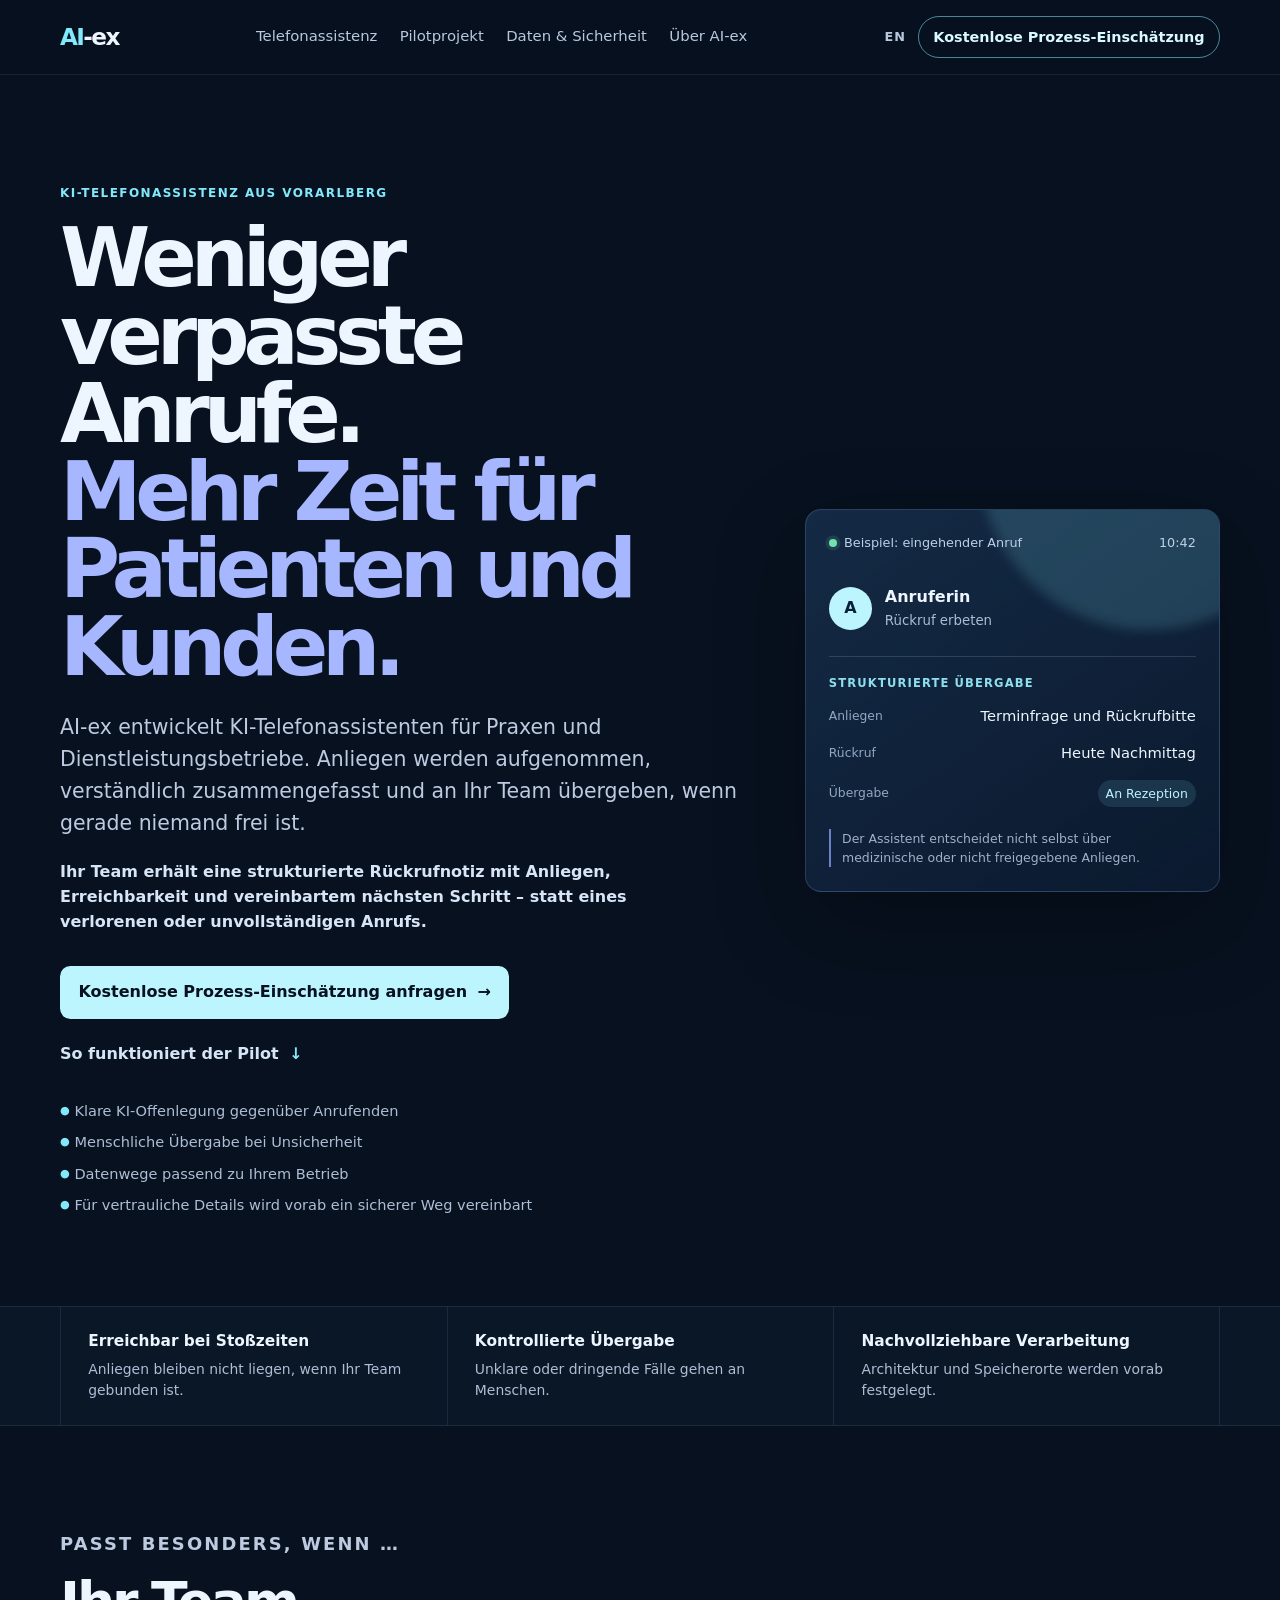
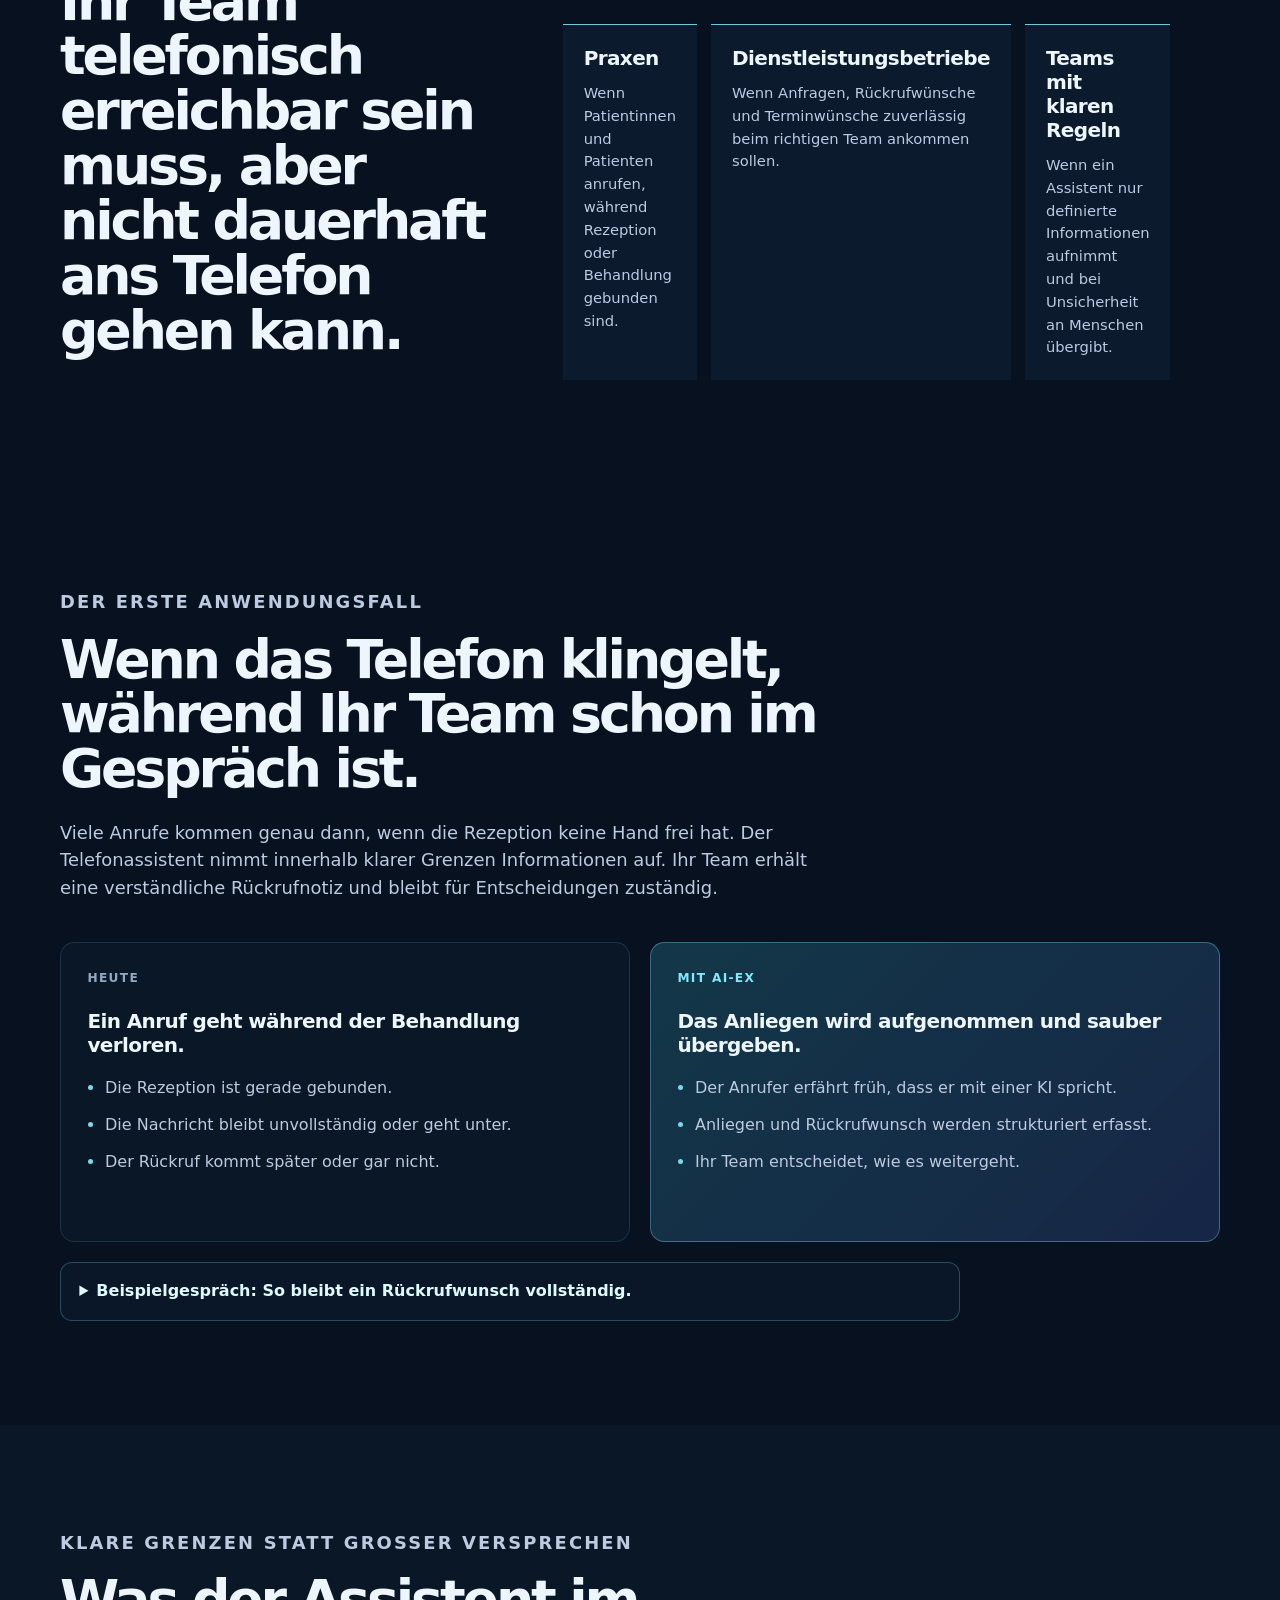
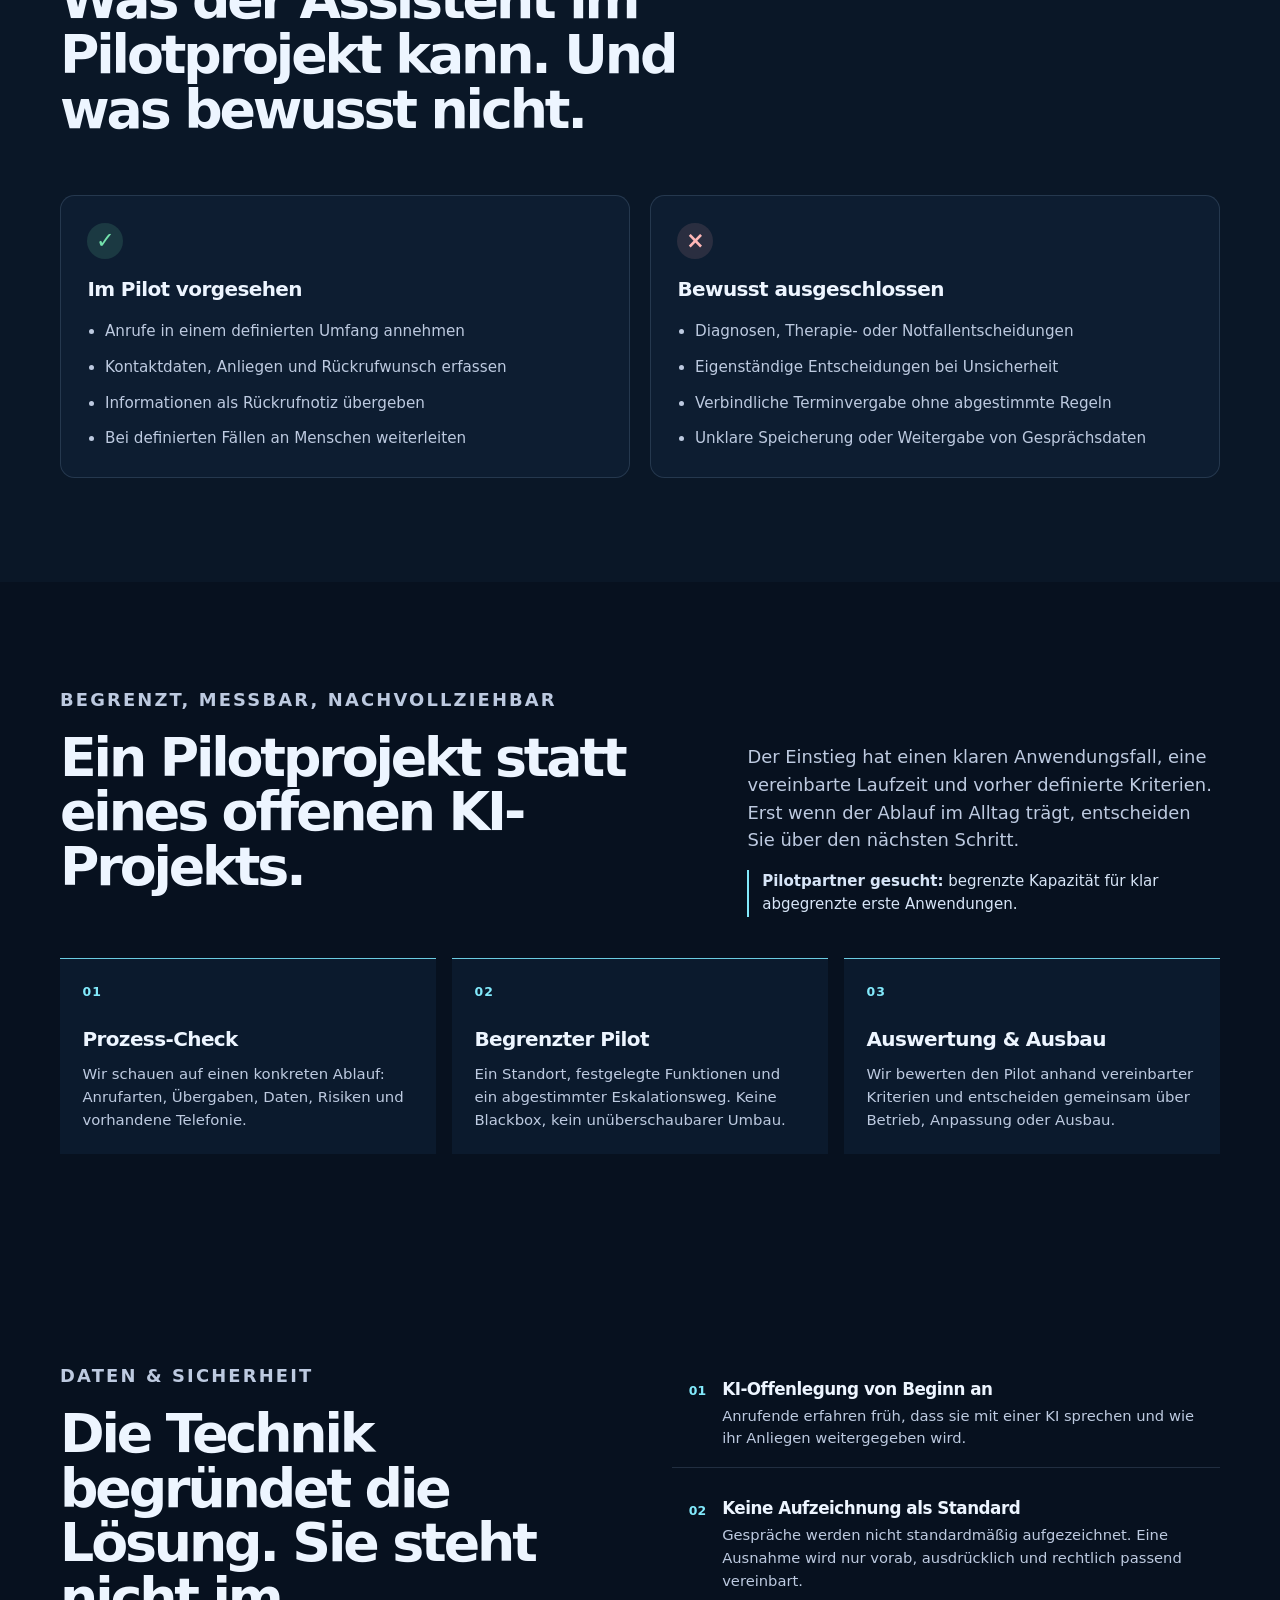
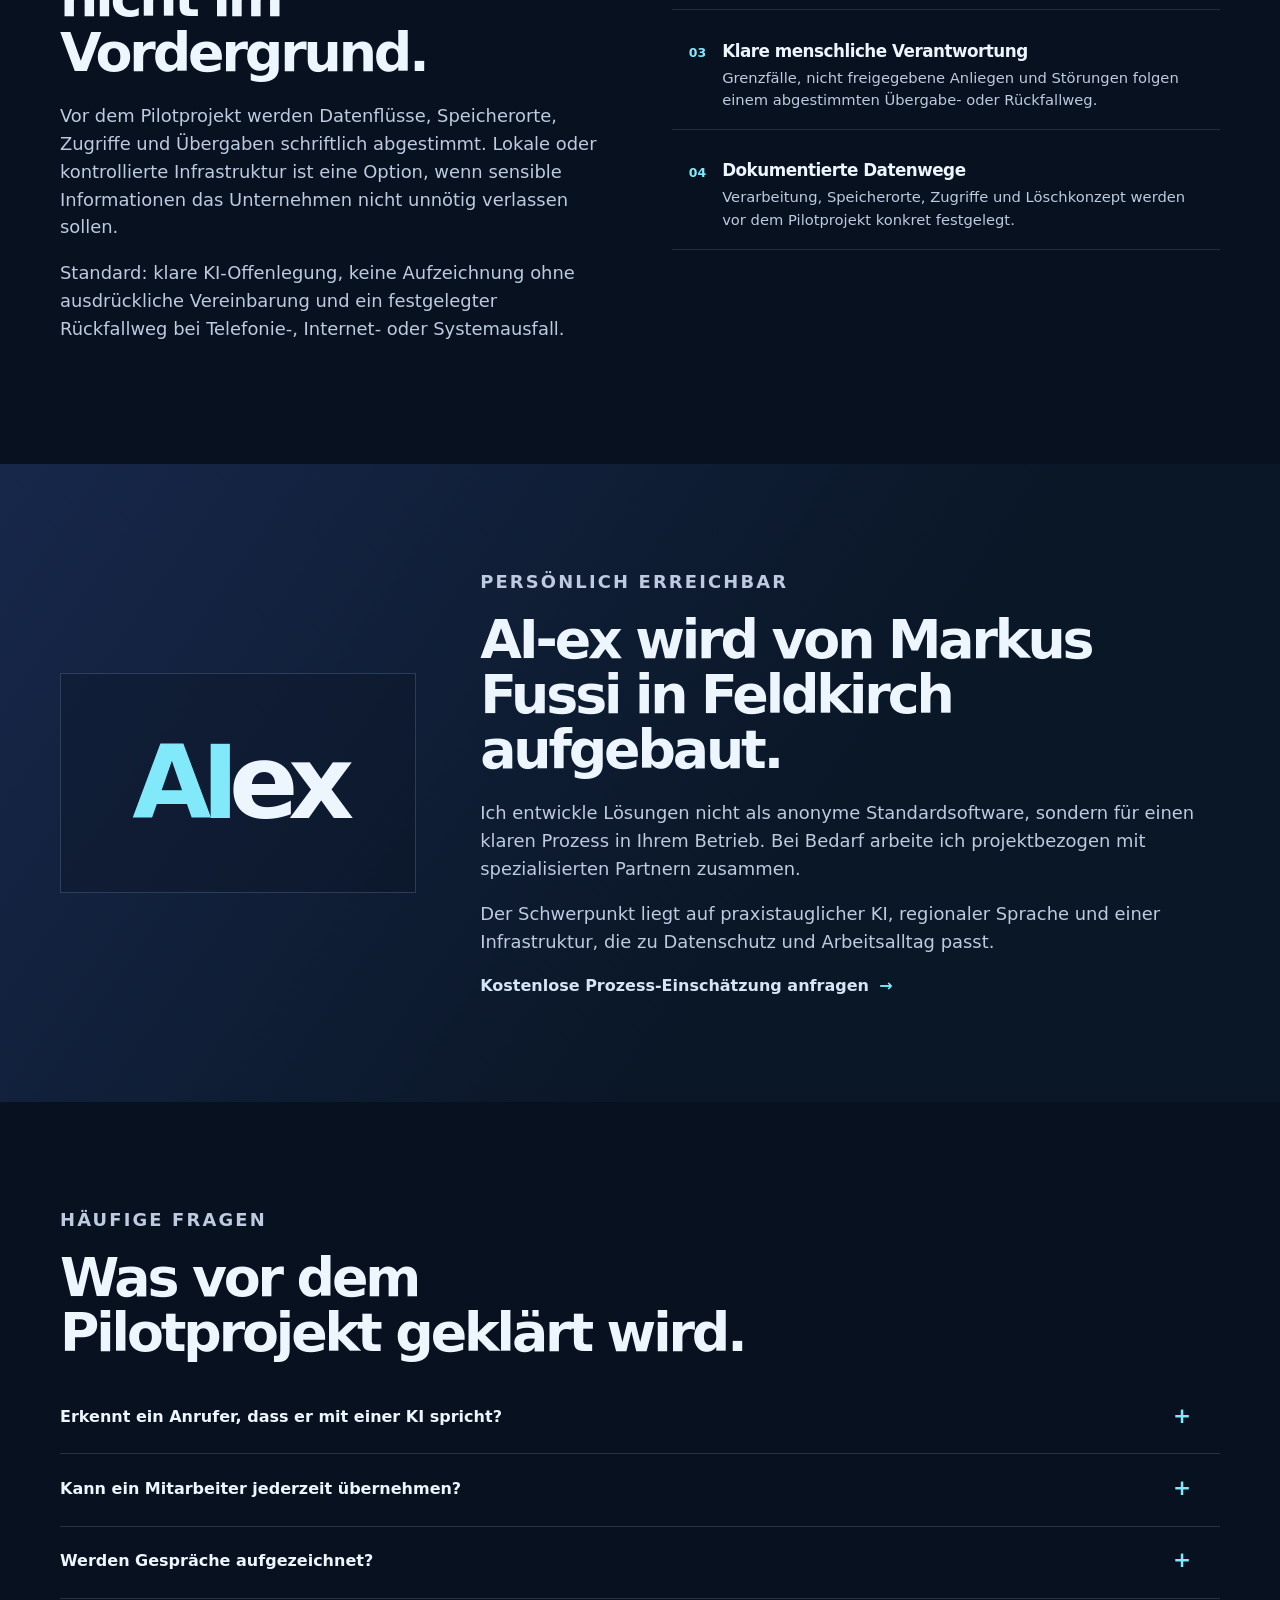
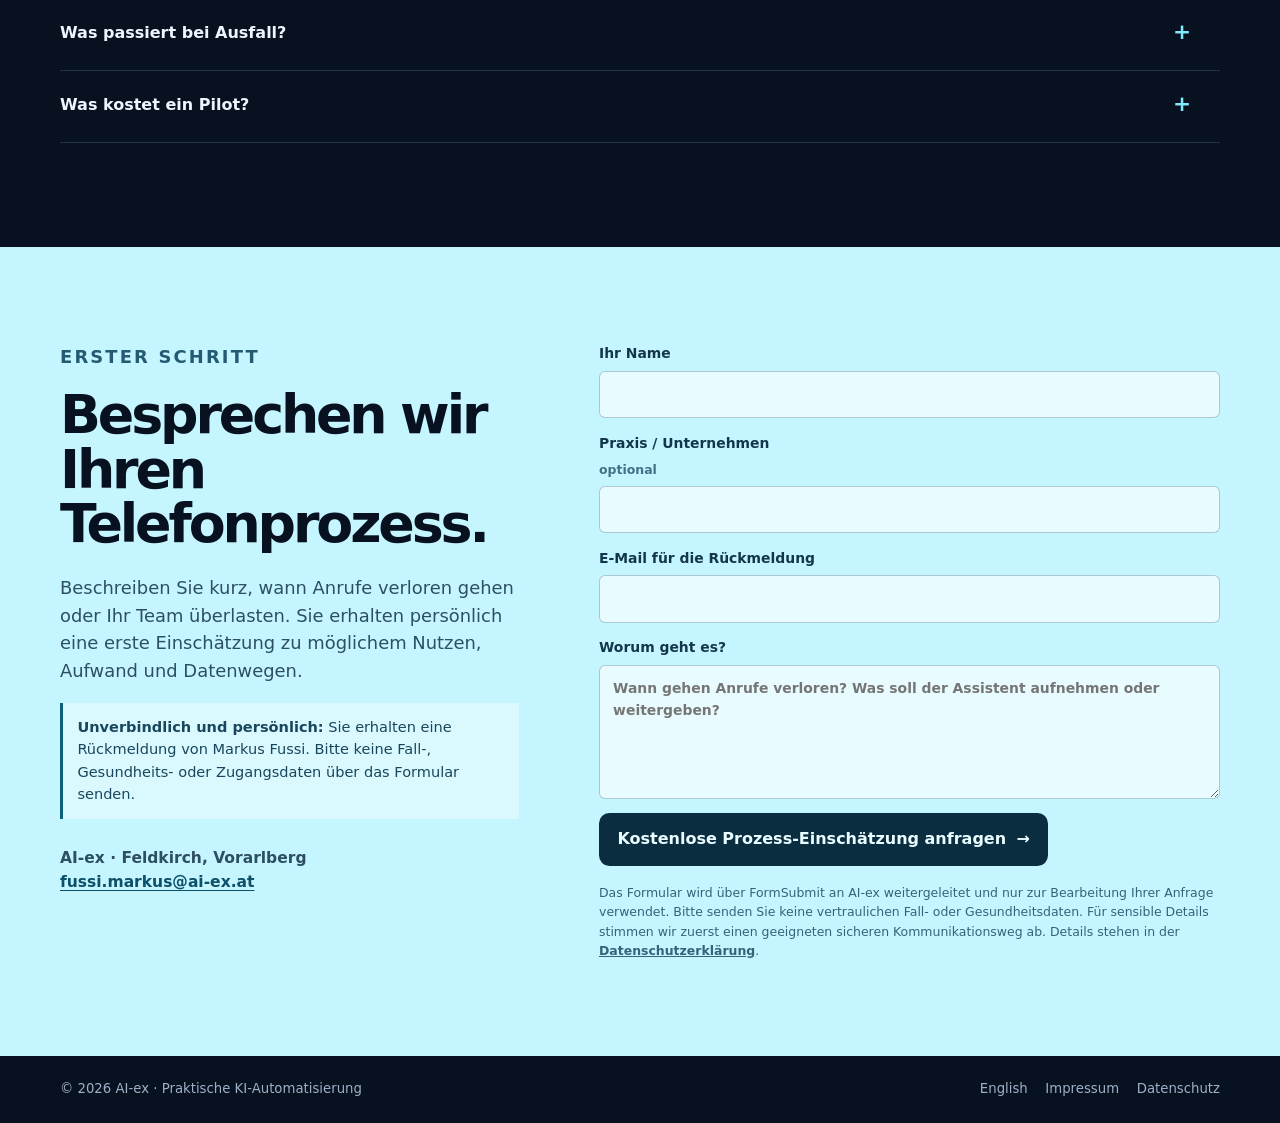
==== commit 56ca151b: "deploy: publish ai-ex.at static site" ====
--- a/index.html
+++ b/index.html
@@ -4,9 +4,13 @@
     <meta charset="UTF-8" />
     <meta name="viewport" content="width=device-width, initial-scale=1.0" />
     <meta name="theme-color" content="#07111f" />
+    <link rel="icon" href="/favicon.svg" type="image/svg+xml" />
     <title>AI-ex | KI-Telefonassistenz für Praxen und Dienstleistungsbetriebe</title>
     <meta name="description" content="AI-ex entwickelt KI-Telefonassistenz für Praxen und Dienstleistungsbetriebe: weniger verpasste Anrufe, strukturierte Rückrufnotizen und klare Übergaben an Ihr Team." />
     <link rel="canonical" href="https://www.ai-ex.at/" />
+    <link rel="alternate" hreflang="de-AT" href="https://www.ai-ex.at/" />
+    <link rel="alternate" hreflang="en" href="https://www.ai-ex.at/en/" />
+    <link rel="alternate" hreflang="x-default" href="https://www.ai-ex.at/" />
     <meta property="og:type" content="website" />
     <meta property="og:locale" content="de_AT" />
     <meta property="og:title" content="AI-ex | KI-Telefonassistenz für Praxen und Dienstleistungsbetriebe" />
@@ -51,7 +55,8 @@
           <a href="#daten">Daten &amp; Sicherheit</a>
           <a href="#ueber-uns">Über AI-ex</a>
         </nav>
-        <a class="nav-cta" href="#kontakt">Pilot besprechen</a>
+        <details class="mobile-menu"><summary>Menü</summary><div><a href="#telefonassistenz">Telefonassistenz</a><a href="#pilot">Pilotprojekt</a><a href="#daten">Daten &amp; Sicherheit</a><a href="#ueber-uns">Über AI-ex</a><a href="#kontakt">Kostenlose Prozess-Einschätzung</a></div></details>
+        <div class="nav-actions"><a class="language-link" href="/en/" lang="en">EN</a><a class="nav-cta" href="#kontakt">Kostenlose Prozess-Einschätzung</a></div>
       </div>
     </header>
 
@@ -61,8 +66,9 @@
           <p class="eyebrow">KI-Telefonassistenz aus Vorarlberg</p>
           <h1 id="hero-title">Weniger verpasste Anrufe.<br /><em>Mehr Zeit für Patienten und Kunden.</em></h1>
           <p class="lead">AI-ex entwickelt KI-Telefonassistenten für Praxen und Dienstleistungsbetriebe. Anliegen werden aufgenommen, verständlich zusammengefasst und an Ihr Team übergeben, wenn gerade niemand frei ist.</p>
+          <p class="hero-result">Ihr Team erhält eine strukturierte Rückrufnotiz mit Anliegen, Erreichbarkeit und vereinbartem nächsten Schritt – statt eines verlorenen oder unvollständigen Anrufs.</p>
           <div class="hero-actions">
-            <a class="button button-primary" href="#kontakt">Pilotprojekt besprechen <span aria-hidden="true">→</span></a>
+            <a class="button button-primary" href="#kontakt">Kostenlose Prozess-Einschätzung anfragen <span aria-hidden="true">→</span></a>
             <a class="text-link" href="#telefonassistenz">So funktioniert der Pilot <span aria-hidden="true">↓</span></a>
           </div>
           <ul class="hero-notes" aria-label="Wichtige Eigenschaften">
@@ -148,13 +154,14 @@
             </ul>
           </article>
         </div>
+        <details class="call-example"><summary>Beispielgespräch: So bleibt ein Rückrufwunsch vollständig.</summary><p><strong>Assistent:</strong> „Guten Tag, Sie sprechen mit der KI-Telefonassistenz der Praxis. Ich nehme Ihren Rückrufwunsch auf und gebe ihn an das Team weiter.“</p><p><strong>Anruferin:</strong> „Ich hätte eine Frage zu einem Termin und wäre heute Nachmittag erreichbar.“</p><p><strong>Assistent:</strong> „Ich halte fest: Terminfrage, Rückruf heute Nachmittag. Unser Team meldet sich bei Ihnen. Bei dringenden medizinischen Anliegen nutzen Sie bitte den vereinbarten Notfallweg.“</p></details>
       </section>
 
       <section class="section section-tint">
         <div class="container capabilities">
           <div class="section-intro compact">
             <p class="eyebrow">Klare Grenzen statt großer Versprechen</p>
-            <h2>Was der Assistent im Pilot kann. Und was bewusst nicht.</h2>
+            <h2>Was der Assistent im Pilotprojekt kann. Und was bewusst nicht.</h2>
           </div>
           <div class="capability-grid">
             <article class="capability yes">
@@ -187,7 +194,7 @@
             <p class="eyebrow">Begrenzt, messbar, nachvollziehbar</p>
             <h2 id="pilot-title">Ein Pilotprojekt statt eines offenen KI-Projekts.</h2>
           </div>
-          <p>Der Einstieg hat einen klaren Anwendungsfall, eine vereinbarte Laufzeit und vorher definierte Kriterien. Erst wenn der Ablauf im Alltag trägt, entscheiden Sie über den nächsten Schritt.</p>
+          <div><p>Der Einstieg hat einen klaren Anwendungsfall, eine vereinbarte Laufzeit und vorher definierte Kriterien. Erst wenn der Ablauf im Alltag trägt, entscheiden Sie über den nächsten Schritt.</p><p class="pilot-capacity"><strong>Pilotpartner gesucht:</strong> begrenzte Kapazität für klar abgegrenzte erste Anwendungen.</p></div>
         </div>
         <ol class="steps">
           <li><span>01</span><div><h3>Prozess-Check</h3><p>Wir schauen auf einen konkreten Ablauf: Anrufarten, Übergaben, Daten, Risiken und vorhandene Telefonie.</p></div></li>
@@ -200,13 +207,14 @@
         <div class="data-copy">
           <p class="eyebrow">Daten &amp; Sicherheit</p>
           <h2 id="data-title">Die Technik begründet die Lösung. Sie steht nicht im Vordergrund.</h2>
-          <p>AI-ex plant Datenflüsse, Speicherorte, Zugriffe und Übergaben passend zum Betrieb. Lokale oder kontrollierte Infrastruktur ist eine Option, wenn sensible Informationen das Unternehmen nicht unnötig verlassen sollen.</p>
-          <p>Vor einem Pilot klären wir, welche Daten verarbeitet werden dürfen, wer Zugriff erhält, ob Aufzeichnungen nötig sind und was bei System- oder Internetausfall passiert.</p>
+          <p>Vor dem Pilotprojekt werden Datenflüsse, Speicherorte, Zugriffe und Übergaben schriftlich abgestimmt. Lokale oder kontrollierte Infrastruktur ist eine Option, wenn sensible Informationen das Unternehmen nicht unnötig verlassen sollen.</p>
+          <p>Standard: klare KI-Offenlegung, keine Aufzeichnung ohne ausdrückliche Vereinbarung und ein festgelegter Rückfallweg bei Telefonie-, Internet- oder Systemausfall.</p>
         </div>
         <div class="data-list">
-          <article><span aria-hidden="true">01</span><div><h3>Transparenz für Anrufende</h3><p>Der Assistent weist klar darauf hin, dass eine KI mit dem Anrufer interagiert.</p></div></article>
-          <article><span aria-hidden="true">02</span><div><h3>Klare menschliche Verantwortung</h3><p>Grenzfälle und nicht freigegebene Anliegen werden an Ihr Team übergeben.</p></div></article>
-          <article><span aria-hidden="true">03</span><div><h3>Dokumentierte Datenwege</h3><p>Verarbeitung, Speicherorte und Löschkonzept werden projektbezogen festgelegt.</p></div></article>
+          <article><span aria-hidden="true">01</span><div><h3>KI-Offenlegung von Beginn an</h3><p>Anrufende erfahren früh, dass sie mit einer KI sprechen und wie ihr Anliegen weitergegeben wird.</p></div></article>
+          <article><span aria-hidden="true">02</span><div><h3>Keine Aufzeichnung als Standard</h3><p>Gespräche werden nicht standardmäßig aufgezeichnet. Eine Ausnahme wird nur vorab, ausdrücklich und rechtlich passend vereinbart.</p></div></article>
+          <article><span aria-hidden="true">03</span><div><h3>Klare menschliche Verantwortung</h3><p>Grenzfälle, nicht freigegebene Anliegen und Störungen folgen einem abgestimmten Übergabe- oder Rückfallweg.</p></div></article>
+          <article><span aria-hidden="true">04</span><div><h3>Dokumentierte Datenwege</h3><p>Verarbeitung, Speicherorte, Zugriffe und Löschkonzept werden vor dem Pilotprojekt konkret festgelegt.</p></div></article>
         </div>
       </section>
 
@@ -224,7 +232,7 @@
       </section>
 
       <section class="section container faq-section" aria-labelledby="faq-title">
-        <div class="section-intro compact"><p class="eyebrow">Häufige Fragen</p><h2 id="faq-title">Was vor einem Pilot geklärt wird.</h2></div>
+        <div class="section-intro compact"><p class="eyebrow">Häufige Fragen</p><h2 id="faq-title">Was vor dem Pilotprojekt geklärt wird.</h2></div>
         <div class="faq-list">
           <details><summary>Erkennt ein Anrufer, dass er mit einer KI spricht?</summary><p>Ja. Die transparente KI-Offenlegung ist Teil des Gesprächseinstiegs und wird im Pilot konkret abgestimmt.</p></details>
           <details><summary>Kann ein Mitarbeiter jederzeit übernehmen?</summary><p>Die Übergabewege werden vor dem Pilot festgelegt. Ziel ist, dass Ihr Team bei definierten Fällen und Unsicherheit die Kontrolle behält.</p></details>
@@ -239,7 +247,8 @@
           <div>
             <p class="eyebrow">Erster Schritt</p>
             <h2>Besprechen wir Ihren Telefonprozess.</h2>
-            <p>Beschreiben Sie kurz, wann Anrufe verloren gehen oder Ihr Team überlasten. Ich melde mich persönlich mit einer ersten Einschätzung zum möglichen Pilot.</p>
+            <p>Beschreiben Sie kurz, wann Anrufe verloren gehen oder Ihr Team überlasten. Sie erhalten persönlich eine erste Einschätzung zu möglichem Nutzen, Aufwand und Datenwegen.</p>
+            <p class="form-reassurance"><strong>Unverbindlich und persönlich:</strong> Sie erhalten eine Rückmeldung von Markus Fussi. Bitte keine Fall-, Gesundheits- oder Zugangsdaten über das Formular senden.</p>
             <p class="contact-detail">AI-ex · Feldkirch, Vorarlberg<br /><a href="mailto:fussi.markus@ai-ex.at">fussi.markus@ai-ex.at</a></p>
           </div>
           <form class="contact-form" action="https://formsubmit.co/fussi.markus@ai-ex.at" method="POST">
@@ -252,7 +261,7 @@
             <label>Praxis / Unternehmen <small>optional</small><input name="company" autocomplete="organization" /></label>
             <label>E-Mail für die Rückmeldung<input type="email" name="email" autocomplete="email" required /></label>
             <label>Worum geht es?<textarea name="message" rows="5" required placeholder="Wann gehen Anrufe verloren? Was soll der Assistent aufnehmen oder weitergeben?"></textarea></label>
-            <button class="button button-primary" type="submit">Pilotprojekt anfragen <span aria-hidden="true">→</span></button>
+            <button class="button button-primary" type="submit">Kostenlose Prozess-Einschätzung anfragen <span aria-hidden="true">→</span></button>
             <p class="form-note">Das Formular wird über FormSubmit an AI-ex weitergeleitet und nur zur Bearbeitung Ihrer Anfrage verwendet. Bitte senden Sie keine vertraulichen Fall- oder Gesundheitsdaten. Für sensible Details stimmen wir zuerst einen geeigneten sicheren Kommunikationsweg ab. Details stehen in der <a href="/datenschutz.html">Datenschutzerklärung</a>.</p>
           </form>
         </div>
@@ -260,7 +269,7 @@
     </main>
 
     <footer class="site-footer">
-      <div class="container"><span>© 2026 AI-ex · Praktische KI-Automatisierung</span><div><a href="/impressum.html">Impressum</a><a href="/datenschutz.html">Datenschutz</a></div></div>
+      <div class="container"><span>© 2026 AI-ex · Praktische KI-Automatisierung</span><div><a href="/en/" lang="en">English</a><a href="/impressum.html">Impressum</a><a href="/datenschutz.html">Datenschutz</a></div></div>
     </footer>
   </body>
 </html>
--- a/site.css
+++ b/site.css
@@ -22,7 +22,8 @@
 .brand span { color: #82e9fb; }
 .nav nav { display: flex; gap: 1.4rem; color: #b9c8dd; font-size: .93rem; }
 .nav nav a:hover, .site-footer a:hover, .text-link:hover { color: #82e9fb; }
-.nav-cta { border: 1px solid rgba(130, 233, 251, .55); border-radius: 999px; padding: .55rem .9rem; color: #d9faff; font-size: .9rem; font-weight: 750; }
+.nav-actions { display: flex; align-items: center; gap: .75rem; }.language-link { color: #b9c8dd; font-size: .8rem; font-weight: 800; letter-spacing: .08em; }.language-link:hover { color: #82e9fb; }.nav-cta { border: 1px solid rgba(130, 233, 251, .55); border-radius: 999px; padding: .55rem .9rem; color: #d9faff; font-size: .9rem; font-weight: 750; }
+.mobile-menu { display: none; position: relative; }.mobile-menu summary { cursor: pointer; list-style: none; color: #d9faff; font-size: .84rem; font-weight: 800; }.mobile-menu summary::-webkit-details-marker { display: none; }.mobile-menu > div { position: absolute; z-index: 30; top: calc(100% + .85rem); right: 0; display: grid; min-width: 15rem; padding: .55rem; border: 1px solid rgba(130, 233, 251, .35); border-radius: .65rem; background: #0b1a2d; box-shadow: 0 18px 45px rgba(0, 0, 0, .35); }.mobile-menu a { padding: .65rem .75rem; border-radius: .38rem; color: #d9e6f8; font-size: .92rem; }.mobile-menu a:hover { background: rgba(130, 233, 251, .1); color: #82e9fb; }
 
 .hero { display: grid; grid-template-columns: minmax(0, 1.18fr) minmax(330px, .72fr); gap: 4rem; align-items: center; min-height: 680px; padding-block: 6.8rem 5.6rem; }
 .hero-copy { max-width: 755px; }
@@ -33,7 +34,7 @@
 h2 { max-width: 850px; margin-bottom: 1.35rem; font-size: clamp(2.1rem, 4.2vw, 4rem); line-height: 1.02; letter-spacing: -.058em; }
 h3 { margin-bottom: .75rem; font-size: 1.25rem; line-height: 1.2; letter-spacing: -.03em; }
 .lead, .section-intro > p, .data-copy > p, .founder-grid p, .contact-grid > div > p, .pilot-header > p { color: #bdcae0; font-size: 1.12rem; }
-.lead { max-width: 690px; font-size: clamp(1.1rem, 1.65vw, 1.28rem); }
+.lead { max-width: 690px; font-size: clamp(1.1rem, 1.65vw, 1.28rem); }.hero-result { max-width: 660px; margin: 1.15rem 0 0; color: #d7e5f7; font-size: 1rem; font-weight: 650; }
 .hero-actions { display: flex; align-items: center; flex-wrap: wrap; gap: 1.4rem; margin-top: 2rem; }
 .button { display: inline-flex; align-items: center; justify-content: center; gap: .65rem; border: 0; border-radius: .65rem; padding: .88rem 1.15rem; font: inherit; font-weight: 800; cursor: pointer; transition: transform .18s ease, box-shadow .18s ease; }
 .button:hover { transform: translateY(-2px); box-shadow: 0 14px 36px rgba(76, 210, 235, .18); }
@@ -56,15 +57,18 @@
 .fit-section { display: grid; grid-template-columns: .9fr 1.1fr; gap: 3.5rem; align-items: end; }.fit-grid { display: grid; grid-template-columns: repeat(3, 1fr); gap: .9rem; }.fit-grid article { min-height: 180px; padding: 1.3rem; border-top: 1px solid #6bcce2; background: #0b1a2d; }.fit-grid p { margin: 0; color: #bdcae0; font-size: .92rem; }
 .section { padding-block: 6.5rem; }.section-intro { max-width: 790px; }.section-intro.compact { max-width: 690px; }
 .before-after { display: grid; grid-template-columns: repeat(2, 1fr); gap: 1.25rem; margin-top: 2.5rem; }.comparison-card { min-height: 300px; padding: 1.65rem; border: 1px solid rgba(180, 215, 255, .13); border-radius: .9rem; }.comparison-card.today { background: #0a1727; }.comparison-card.future { background: linear-gradient(135deg, rgba(29, 87, 107, .55), rgba(30, 49, 89, .68)); border-color: rgba(130, 233, 251, .33); }.card-label { margin-bottom: 1.3rem; color: #91a8c4; font-size: .76rem; font-weight: 800; letter-spacing: .11em; text-transform: uppercase; }.future .card-label { color: #82e9fb; }.comparison-card ul, .capability ul { display: grid; gap: .75rem; margin: 1.2rem 0 0; padding-left: 1.1rem; color: #bdcae0; }.comparison-card li::marker { color: #7fd8ea; }
+.call-example { max-width: 900px; margin-top: 1.25rem; padding: 1rem 1.15rem; border: 1px solid rgba(130, 233, 251, .25); border-radius: .75rem; background: rgba(11, 26, 45, .78); }.call-example summary { cursor: pointer; color: #dffaff; font-weight: 750; }.call-example p { margin: .9rem 0 0; color: #bdcae0; }.call-example p:last-child { margin-bottom: .1rem; }
 .section-tint { background: #0a1727; }.capabilities { display: grid; gap: 2.25rem; }.capability-grid { display: grid; grid-template-columns: repeat(2, 1fr); gap: 1.25rem; }.capability { position: relative; padding: 1.65rem; border: 1px solid rgba(180, 215, 255, .14); border-radius: .9rem; background: #0d1d31; }.capability .icon { display: grid; width: 2.25rem; height: 2.25rem; place-items: center; margin-bottom: 1.15rem; border-radius: 50%; font-size: 1.4rem; font-weight: 800; }.capability.yes .icon { background: rgba(114, 226, 171, .14); color: #74e2ac; }.capability.no .icon { background: rgba(255, 173, 173, .12); color: #ffb7b7; }.capability ul { font-size: .95rem; }
-.pilot-header { display: grid; grid-template-columns: 1.15fr .85fr; gap: 3rem; align-items: end; }.pilot-header > p { margin: 0; }.steps { display: grid; grid-template-columns: repeat(3, 1fr); gap: 1rem; margin: 2.6rem 0 0; padding: 0; list-style: none; }.steps li { padding: 1.4rem; border-top: 1px solid #6bcce2; background: #0b1a2d; }.steps span { display: block; margin-bottom: 1.6rem; color: #82e9fb; font-size: .78rem; font-weight: 800; letter-spacing: .1em; }.steps p { margin: 0; color: #bdcae0; font-size: .93rem; }
+.pilot-header { display: grid; grid-template-columns: 1.15fr .85fr; gap: 3rem; align-items: end; }.pilot-header > div:last-child > p { margin: 0; color: #bdcae0; font-size: 1.12rem; }.pilot-capacity { margin-top: 1rem !important; padding-left: .8rem; border-left: 2px solid #82e9fb; color: #d7e5f7 !important; font-size: .94rem !important; }.steps { display: grid; grid-template-columns: repeat(3, 1fr); gap: 1rem; margin: 2.6rem 0 0; padding: 0; list-style: none; }.steps li { padding: 1.4rem; border-top: 1px solid #6bcce2; background: #0b1a2d; }.steps span { display: block; margin-bottom: 1.6rem; color: #82e9fb; font-size: .78rem; font-weight: 800; letter-spacing: .1em; }.steps p { margin: 0; color: #bdcae0; font-size: .93rem; }
 .data-section { display: grid; grid-template-columns: 1fr 1fr; gap: 4rem; align-items: start; }.data-list { display: grid; gap: .85rem; }.data-list article { display: grid; grid-template-columns: auto 1fr; gap: 1rem; padding: 1.05rem; border-bottom: 1px solid rgba(180, 215, 255, .15); }.data-list span { padding-top: .15rem; color: #82e9fb; font-size: .78rem; font-weight: 800; }.data-list h3 { margin-bottom: .35rem; font-size: 1.05rem; }.data-list p { margin: 0; color: #bdcae0; font-size: .92rem; }
 .founder-section { background: linear-gradient(125deg, #17274a, #0a1727 62%); }.founder-grid { display: grid; grid-template-columns: .65fr 1.35fr; gap: 4rem; align-items: center; }.founder-mark { min-height: 220px; display: flex; align-items: center; justify-content: center; border: 1px solid rgba(180, 215, 255, .18); background: rgba(7, 17, 31, .3); font-size: clamp(3.8rem, 8vw, 6.5rem); font-weight: 900; letter-spacing: -.1em; }.founder-mark span { color: #82e9fb; }.founder-mark b { font-weight: 900; }
 .faq-list { display: grid; gap: .65rem; margin-top: 2rem; }.faq-list details { border-bottom: 1px solid rgba(180, 215, 255, .17); padding: 0 0 .75rem; }.faq-list summary { cursor: pointer; padding: .75rem 1.8rem .75rem 0; font-weight: 720; list-style: none; }.faq-list summary::-webkit-details-marker { display: none; }.faq-list summary::after { content: "+"; float: right; color: #82e9fb; font-size: 1.35rem; line-height: 1; }.faq-list details[open] summary::after { content: "−"; }.faq-list details p { max-width: 760px; margin: 0 0 .8rem; color: #bdcae0; }
 .contact-section { padding-block: 6rem; background: #c5f6ff; color: #07111f; }.contact-grid { display: grid; grid-template-columns: .85fr 1.15fr; gap: 5rem; }.contact-grid .eyebrow { color: #245a72; }.contact-grid h2 { max-width: 560px; }.contact-grid > div > p { color: #2d4f63; }.contact-detail { margin-top: 1.7rem !important; font-size: .97rem !important; font-weight: 650; }.contact-detail a { color: #0d5069; text-decoration: underline; text-underline-offset: .2rem; }.contact-form { display: grid; gap: .9rem; }.contact-form label { display: grid; gap: .38rem; color: #13364a; font-size: .87rem; font-weight: 780; }.contact-form small { color: #437084; font-size: .78rem; font-weight: 600; }.contact-form input, .contact-form textarea { width: 100%; border: 1px solid rgba(14, 72, 94, .28); border-radius: .38rem; padding: .75rem .82rem; background: rgba(255, 255, 255, .6); color: #07111f; font: inherit; }.contact-form textarea { resize: vertical; }.contact-form input:focus, .contact-form textarea:focus { outline: 3px solid rgba(12, 108, 137, .28); border-color: #0d607c; }.contact-form .button { justify-self: start; background: #0b2d40; color: #e9fcff; }.honey { position: absolute; left: -9999px; }.form-note { margin: .15rem 0 0; color: #386278; font-size: .78rem; }.form-note a { text-decoration: underline; font-weight: 700; }
+.form-reassurance { margin-top: .25rem !important; padding: .8rem .9rem; border-left: 3px solid #0d607c; background: rgba(255, 255, 255, .34); color: #18465c !important; font-size: .91rem !important; }
 .site-footer { padding-block: 1.45rem; color: #9eb0c8; font-size: .83rem; }.site-footer > div { display: flex; justify-content: space-between; gap: 1rem; }.site-footer > div > div { display: flex; gap: 1.1rem; }
+.thanks-page { display: grid; min-height: 100vh; place-items: center; padding: 2rem; }.thanks-card { width: min(100%, 720px); padding: clamp(1.8rem, 5vw, 3.5rem); border: 1px solid rgba(180, 215, 255, .2); border-radius: 1rem; background: #0d1d31; box-shadow: 0 32px 90px rgba(0, 0, 0, .24); }.thanks-card p { max-width: 570px; color: #bdcae0; font-size: 1.05rem; }.thanks-card .button { margin-top: .6rem; }
 
 :focus-visible { outline: 3px solid #82e9fb; outline-offset: 4px; }
-@media (max-width: 860px) { .nav nav { display: none; }.hero, .data-section, .contact-grid, .founder-grid, .pilot-header, .fit-section { grid-template-columns: 1fr; }.hero { min-height: auto; gap: 2.5rem; padding-block: 4.7rem; }.call-card { max-width: 520px; }.trust-grid, .steps { grid-template-columns: 1fr; }.trust-grid > div, .trust-grid > div:last-child { border-inline: 0; border-bottom: 1px solid rgba(180, 215, 255, .1); }.trust-grid > div:last-child { border-bottom: 0; }.pilot-header { gap: .4rem; }.contact-grid { gap: 2.5rem; }.founder-grid { gap: 2rem; }.founder-mark { min-height: 145px; }.section { padding-block: 4.5rem; } }
-@media (max-width: 620px) { .container { width: min(100% - 28px, 1160px); }.nav { min-height: 64px; }.nav-cta { padding: .45rem .7rem; font-size: .8rem; } h1 { font-size: clamp(2.75rem, 15vw, 4.15rem); }.before-after, .capability-grid, .fit-grid { grid-template-columns: 1fr; }.hero-actions { align-items: flex-start; flex-direction: column; gap: 1rem; }.button { width: 100%; }.site-footer > div { flex-direction: column; }.section { padding-block: 3.8rem; }.contact-section { padding-block: 4rem; } }
+@media (max-width: 860px) { .nav nav { display: none; }.mobile-menu { display: block; }.hero, .data-section, .contact-grid, .founder-grid, .pilot-header, .fit-section { grid-template-columns: 1fr; }.hero { min-height: auto; gap: 2.5rem; padding-block: 4.7rem; }.call-card { max-width: 520px; }.trust-grid, .steps { grid-template-columns: 1fr; }.trust-grid > div, .trust-grid > div:last-child { border-inline: 0; border-bottom: 1px solid rgba(180, 215, 255, .1); }.trust-grid > div:last-child { border-bottom: 0; }.pilot-header { gap: .4rem; }.contact-grid { gap: 2.5rem; }.founder-grid { gap: 2rem; }.founder-mark { min-height: 145px; }.section { padding-block: 4.5rem; } }
+@media (max-width: 620px) { .container { width: min(100% - 28px, 1160px); }.nav { min-height: 64px; gap: .75rem; }.nav-actions { gap: .45rem; }.nav-cta { display: none; } h1 { font-size: clamp(2.75rem, 15vw, 4.15rem); }.before-after, .capability-grid, .fit-grid { grid-template-columns: 1fr; }.hero-actions { align-items: flex-start; flex-direction: column; gap: 1rem; }.button { width: 100%; }.site-footer > div { flex-direction: column; }.section { padding-block: 3.8rem; }.contact-section { padding-block: 4rem; } }
 @media (prefers-reduced-motion: reduce) { *, *::before, *::after { scroll-behavior: auto !important; transition-duration: .01ms !important; animation-duration: .01ms !important; } }
